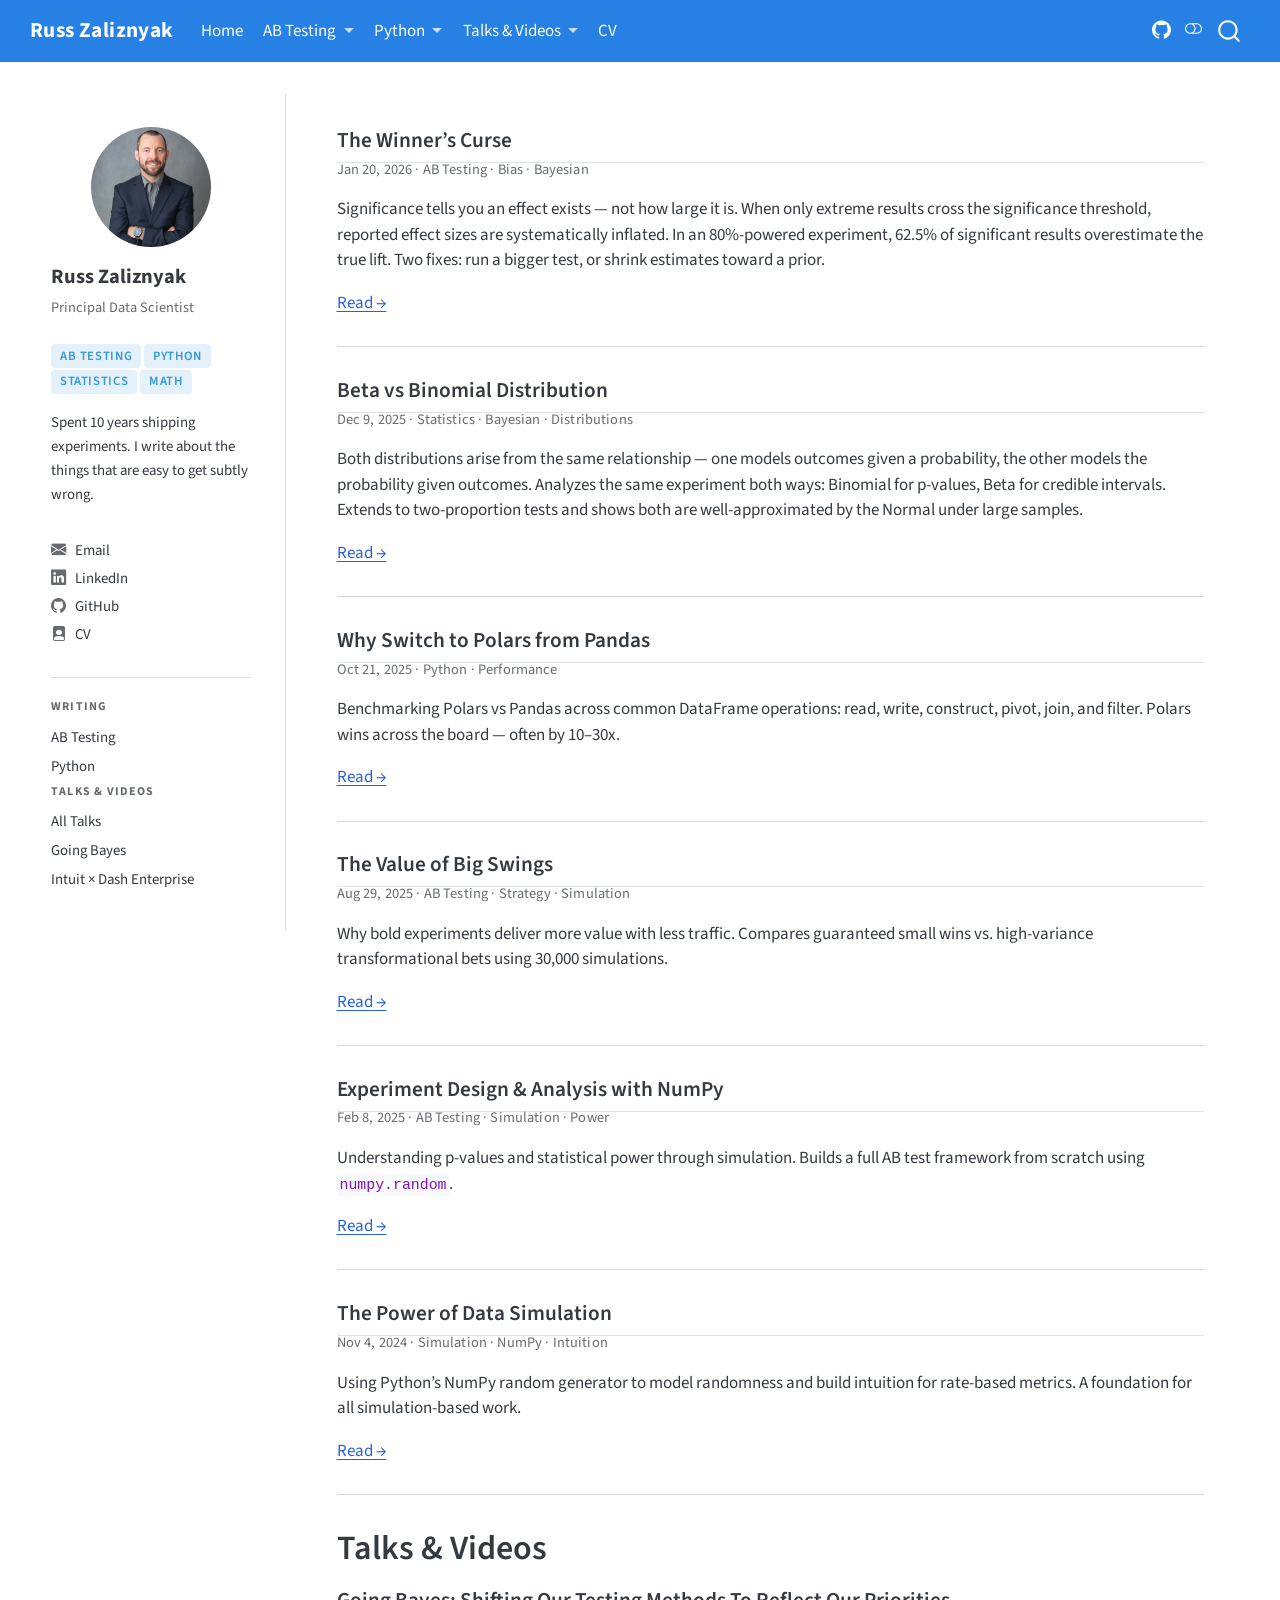
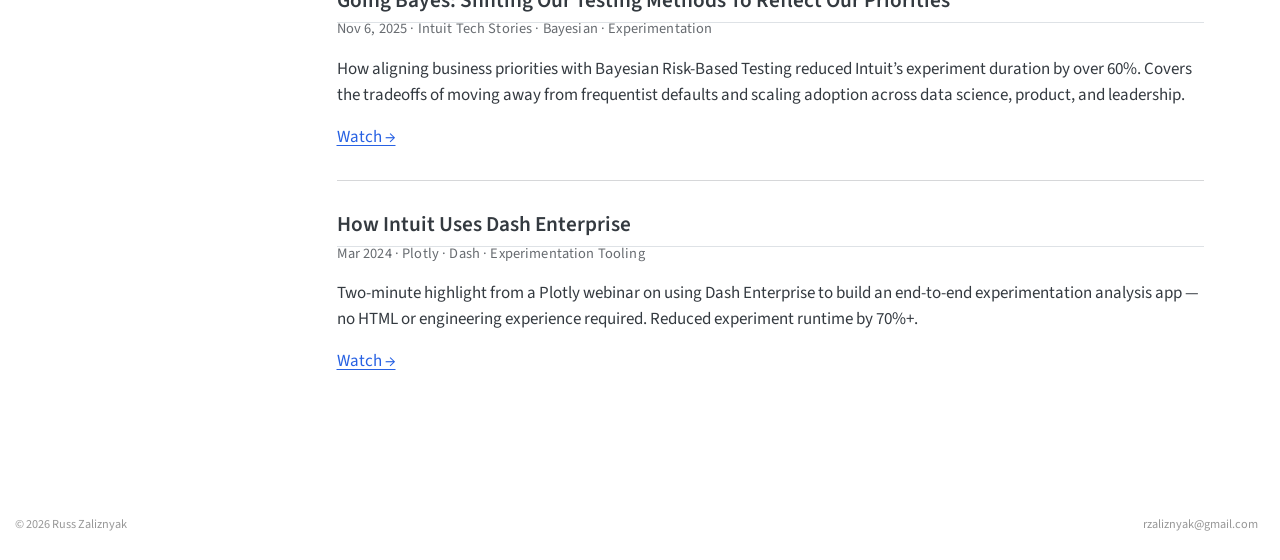
==== docs/index.html @ 5739679b "clean update" ====
<!DOCTYPE html>
<html xmlns="http://www.w3.org/1999/xhtml" lang="en" xml:lang="en"><head>

<meta charset="utf-8">
<meta name="generator" content="quarto-1.5.57">

<meta name="viewport" content="width=device-width, initial-scale=1.0, user-scalable=yes">


<title>Russ Zaliznyak</title>
<style>
code{white-space: pre-wrap;}
span.smallcaps{font-variant: small-caps;}
div.columns{display: flex; gap: min(4vw, 1.5em);}
div.column{flex: auto; overflow-x: auto;}
div.hanging-indent{margin-left: 1.5em; text-indent: -1.5em;}
ul.task-list{list-style: none;}
ul.task-list li input[type="checkbox"] {
  width: 0.8em;
  margin: 0 0.8em 0.2em -1em; /* quarto-specific, see https://github.com/quarto-dev/quarto-cli/issues/4556 */ 
  vertical-align: middle;
}
/* CSS for syntax highlighting */
pre > code.sourceCode { white-space: pre; position: relative; }
pre > code.sourceCode > span { line-height: 1.25; }
pre > code.sourceCode > span:empty { height: 1.2em; }
.sourceCode { overflow: visible; }
code.sourceCode > span { color: inherit; text-decoration: inherit; }
div.sourceCode { margin: 1em 0; }
pre.sourceCode { margin: 0; }
@media screen {
div.sourceCode { overflow: auto; }
}
@media print {
pre > code.sourceCode { white-space: pre-wrap; }
pre > code.sourceCode > span { display: inline-block; text-indent: -5em; padding-left: 5em; }
}
pre.numberSource code
  { counter-reset: source-line 0; }
pre.numberSource code > span
  { position: relative; left: -4em; counter-increment: source-line; }
pre.numberSource code > span > a:first-child::before
  { content: counter(source-line);
    position: relative; left: -1em; text-align: right; vertical-align: baseline;
    border: none; display: inline-block;
    -webkit-touch-callout: none; -webkit-user-select: none;
    -khtml-user-select: none; -moz-user-select: none;
    -ms-user-select: none; user-select: none;
    padding: 0 4px; width: 4em;
  }
pre.numberSource { margin-left: 3em;  padding-left: 4px; }
div.sourceCode
  {   }
@media screen {
pre > code.sourceCode > span > a:first-child::before { text-decoration: underline; }
}
</style>


<script src="site_libs/quarto-nav/quarto-nav.js"></script>
<script src="site_libs/quarto-nav/headroom.min.js"></script>
<script src="site_libs/clipboard/clipboard.min.js"></script>
<script src="site_libs/quarto-search/autocomplete.umd.js"></script>
<script src="site_libs/quarto-search/fuse.min.js"></script>
<script src="site_libs/quarto-search/quarto-search.js"></script>
<meta name="quarto:offset" content="./">
<script src="site_libs/quarto-html/quarto.js"></script>
<script src="site_libs/quarto-html/popper.min.js"></script>
<script src="site_libs/quarto-html/tippy.umd.min.js"></script>
<script src="site_libs/quarto-html/anchor.min.js"></script>
<link href="site_libs/quarto-html/tippy.css" rel="stylesheet">
<link href="site_libs/quarto-html/quarto-syntax-highlighting.css" rel="stylesheet" class="quarto-color-scheme" id="quarto-text-highlighting-styles">
<link href="site_libs/quarto-html/quarto-syntax-highlighting-dark.css" rel="prefetch" class="quarto-color-scheme quarto-color-alternate" id="quarto-text-highlighting-styles">
<script src="site_libs/bootstrap/bootstrap.min.js"></script>
<link href="site_libs/bootstrap/bootstrap-icons.css" rel="stylesheet">
<link href="site_libs/bootstrap/bootstrap.min.css" rel="stylesheet" class="quarto-color-scheme" id="quarto-bootstrap" data-mode="light">
<link href="site_libs/bootstrap/bootstrap-dark.min.css" rel="prefetch" class="quarto-color-scheme quarto-color-alternate" id="quarto-bootstrap" data-mode="dark">
<script id="quarto-search-options" type="application/json">{
  "location": "navbar",
  "copy-button": false,
  "collapse-after": 3,
  "panel-placement": "end",
  "type": "overlay",
  "limit": 50,
  "keyboard-shortcut": [
    "f",
    "/",
    "s"
  ],
  "show-item-context": false,
  "language": {
    "search-no-results-text": "No results",
    "search-matching-documents-text": "matching documents",
    "search-copy-link-title": "Copy link to search",
    "search-hide-matches-text": "Hide additional matches",
    "search-more-match-text": "more match in this document",
    "search-more-matches-text": "more matches in this document",
    "search-clear-button-title": "Clear",
    "search-text-placeholder": "",
    "search-detached-cancel-button-title": "Cancel",
    "search-submit-button-title": "Submit",
    "search-label": "Search"
  }
}</script>
<style>html{ scroll-behavior: smooth; }</style>


<link rel="stylesheet" href="styles.css">
</head>

<body class="nav-sidebar floating nav-fixed">

<div id="quarto-search-results"></div>
  <header id="quarto-header" class="headroom fixed-top">
    <nav class="navbar navbar-expand-lg " data-bs-theme="dark">
      <div class="navbar-container container-fluid">
      <div class="navbar-brand-container mx-auto">
    <a class="navbar-brand" href="./index.html">
    <span class="navbar-title">Russ Zaliznyak</span>
    </a>
  </div>
            <div id="quarto-search" class="" title="Search"></div>
          <button class="navbar-toggler" type="button" data-bs-toggle="collapse" data-bs-target="#navbarCollapse" aria-controls="navbarCollapse" role="menu" aria-expanded="false" aria-label="Toggle navigation" onclick="if (window.quartoToggleHeadroom) { window.quartoToggleHeadroom(); }">
  <span class="navbar-toggler-icon"></span>
</button>
          <div class="collapse navbar-collapse" id="navbarCollapse">
            <ul class="navbar-nav navbar-nav-scroll me-auto">
  <li class="nav-item">
    <a class="nav-link active" href="./index.html" aria-current="page"> 
<span class="menu-text">Home</span></a>
  </li>  
  <li class="nav-item dropdown ">
    <a class="nav-link dropdown-toggle" href="#" id="nav-menu-ab-testing" role="link" data-bs-toggle="dropdown" aria-expanded="false">
 <span class="menu-text">AB Testing</span>
    </a>
    <ul class="dropdown-menu" aria-labelledby="nav-menu-ab-testing">    
        <li>
    <a class="dropdown-item" href="./ab-testing/index.html">
 <span class="dropdown-text">All Articles</span></a>
  </li>  
        <li><hr class="dropdown-divider"></li>
        <li>
    <a class="dropdown-item" href="./ab-testing/power-of-simulation.html">
 <span class="dropdown-text">The Power of Data Simulation</span></a>
  </li>  
        <li>
    <a class="dropdown-item" href="./ab-testing/numpy-experiment-design.html">
 <span class="dropdown-text">Experiment Design &amp; Analysis</span></a>
  </li>  
        <li>
    <a class="dropdown-item" href="./ab-testing/beta-vs-binomial.html">
 <span class="dropdown-text">Beta vs Binomial Distribution</span></a>
  </li>  
        <li>
    <a class="dropdown-item" href="./ab-testing/winners-curse.html">
 <span class="dropdown-text">The Winner’s Curse</span></a>
  </li>  
        <li>
    <a class="dropdown-item" href="./ab-testing/big-swings.html">
 <span class="dropdown-text">The Value of Big Swings</span></a>
  </li>  
    </ul>
  </li>
  <li class="nav-item dropdown ">
    <a class="nav-link dropdown-toggle" href="#" id="nav-menu-python" role="link" data-bs-toggle="dropdown" aria-expanded="false">
 <span class="menu-text">Python</span>
    </a>
    <ul class="dropdown-menu" aria-labelledby="nav-menu-python">    
        <li>
    <a class="dropdown-item" href="./python/index.html">
 <span class="dropdown-text">All Articles</span></a>
  </li>  
        <li><hr class="dropdown-divider"></li>
        <li>
    <a class="dropdown-item" href="./python/polars-vs-pandas.html">
 <span class="dropdown-text">Why Switch to Polars</span></a>
  </li>  
    </ul>
  </li>
  <li class="nav-item dropdown ">
    <a class="nav-link dropdown-toggle" href="#" id="nav-menu-talks--videos" role="link" data-bs-toggle="dropdown" aria-expanded="false">
 <span class="menu-text">Talks &amp; Videos</span>
    </a>
    <ul class="dropdown-menu" aria-labelledby="nav-menu-talks--videos">    
        <li>
    <a class="dropdown-item" href="./talks/index.html">
 <span class="dropdown-text">All Talks</span></a>
  </li>  
        <li><hr class="dropdown-divider"></li>
        <li>
    <a class="dropdown-item" href="https://share.vidyard.com/watch/wqUpv9CUAXj9cSrFzAQwQ3">
 <span class="dropdown-text">Going Bayes — Intuit Tech Stories</span></a>
  </li>  
        <li>
    <a class="dropdown-item" href="https://www.youtube.com/watch?v=IpcTF0UAIVQ">
 <span class="dropdown-text">How Intuit Uses Dash Enterprise</span></a>
  </li>  
    </ul>
  </li>
  <li class="nav-item">
    <a class="nav-link" href="./cv.html"> 
<span class="menu-text">CV</span></a>
  </li>  
</ul>
            <ul class="navbar-nav navbar-nav-scroll ms-auto">
  <li class="nav-item compact">
    <a class="nav-link" href="https://github.com/rzaliznyak-math" target="_blank"> <i class="bi bi-github" role="img">
</i> 
<span class="menu-text"></span></a>
  </li>  
</ul>
          </div> <!-- /navcollapse -->
            <div class="quarto-navbar-tools">
  <a href="" class="quarto-color-scheme-toggle quarto-navigation-tool  px-1" onclick="window.quartoToggleColorScheme(); return false;" title="Toggle dark mode"><i class="bi"></i></a>
</div>
      </div> <!-- /container-fluid -->
    </nav>
  <nav class="quarto-secondary-nav">
    <div class="container-fluid d-flex">
      <button type="button" class="quarto-btn-toggle btn" data-bs-toggle="collapse" role="button" data-bs-target=".quarto-sidebar-collapse-item" aria-controls="quarto-sidebar" aria-expanded="false" aria-label="Toggle sidebar navigation" onclick="if (window.quartoToggleHeadroom) { window.quartoToggleHeadroom(); }">
        <i class="bi bi-layout-text-sidebar-reverse"></i>
      </button>
        <nav class="quarto-page-breadcrumbs" aria-label="breadcrumb"><ol class="breadcrumb"><li class="breadcrumb-item">Russ Zaliznyak</li></ol></nav>
        <a class="flex-grow-1" role="navigation" data-bs-toggle="collapse" data-bs-target=".quarto-sidebar-collapse-item" aria-controls="quarto-sidebar" aria-expanded="false" aria-label="Toggle sidebar navigation" onclick="if (window.quartoToggleHeadroom) { window.quartoToggleHeadroom(); }">      
        </a>
    </div>
  </nav>
</header>
<!-- content -->
<div id="quarto-content" class="quarto-container page-columns page-rows-contents page-layout-full page-navbar">
<!-- sidebar -->
  
<div id="quarto-sidebar-glass" class="quarto-sidebar-collapse-item" data-bs-toggle="collapse" data-bs-target=".quarto-sidebar-collapse-item"></div>
<!-- margin-sidebar -->
    
<!-- main -->
<main class="content column-page" id="quarto-document-content">

<header id="title-block-header" class="quarto-title-block default">
<div class="quarto-title">
<div class="quarto-title-block"><div><h1 class="title">Russ Zaliznyak</h1><button type="button" class="btn code-tools-button" id="quarto-code-tools-source"><i class="bi"></i> Code</button></div></div>
</div>



<div class="quarto-title-meta column-page">

    
  
    
  </div>
  


</header>


<div class="home-layout">
<div class="profile-sidebar">
<p><img src="profile.jpg" class="profile-photo img-fluid"></p>
<p><span class="profile-name">Russ Zaliznyak</span></p>
<p><span class="profile-role">Principal Data Scientist</span></p>
<div class="topic-badges">
<p><span class="badge-category">AB Testing</span> <span class="badge-category">Python</span> <span class="badge-category">Statistics</span> <span class="badge-category">Math</span></p>
</div>
<p><span class="profile-bio">Spent 10 years shipping experiments. I write about the things that are easy to get subtly wrong.</span></p>
<div class="profile-links">
<p><i class="bi bi-envelope-fill"></i> <a href="mailto:rzaliznyak@gmail.com">Email</a></p>
<p><i class="bi bi-linkedin"></i> <a href="https://www.linkedin.com/in/russ-zaliznyak/" target="_blank">LinkedIn</a></p>
<p><i class="bi bi-github"></i> <a href="https://github.com/rzaliznyak-math" target="_blank">GitHub</a></p>
<p><i class="bi bi-file-person-fill"></i> <a href="cv.html">CV</a></p>
</div>
<div class="sidebar-nav">
<p><span class="sidebar-nav-label">Writing</span></p>
<p><a href="ab-testing/index.html">AB Testing</a></p>
<p><a href="python/index.html">Python</a></p>
<p><span class="sidebar-nav-label">Talks &amp; Videos</span></p>
<p><a href="talks/index.html">All Talks</a></p>
<p><a href="https://share.vidyard.com/watch/wqUpv9CUAXj9cSrFzAQwQ3" target="_blank">Going Bayes</a></p>
<p><a href="https://www.youtube.com/watch?v=IpcTF0UAIVQ" target="_blank">Intuit × Dash Enterprise</a></p>
</div>
</div>
<div class="article-list">
<section id="the-winners-curse" class="level2">
<h2 class="anchored" data-anchor-id="the-winners-curse">The Winner’s Curse</h2>
<div class="post-meta">
<p>Jan 20, 2026 · AB Testing · Bias · Bayesian</p>
</div>
<p>Significance tells you an effect exists — not how large it is. When only extreme results cross the significance threshold, reported effect sizes are systematically inflated. In an 80%-powered experiment, 62.5% of significant results overestimate the true lift. Two fixes: run a bigger test, or shrink estimates toward a prior.</p>
<p><a href="./ab-testing/winners-curse.html">Read →</a></p>
<hr>
</section>
<section id="beta-vs-binomial-distribution" class="level2">
<h2 class="anchored" data-anchor-id="beta-vs-binomial-distribution">Beta vs Binomial Distribution</h2>
<div class="post-meta">
<p>Dec 9, 2025 · Statistics · Bayesian · Distributions</p>
</div>
<p>Both distributions arise from the same relationship — one models outcomes given a probability, the other models the probability given outcomes. Analyzes the same experiment both ways: Binomial for p-values, Beta for credible intervals. Extends to two-proportion tests and shows both are well-approximated by the Normal under large samples.</p>
<p><a href="./ab-testing/beta-vs-binomial.html">Read →</a></p>
<hr>
</section>
<section id="why-switch-to-polars-from-pandas" class="level2">
<h2 class="anchored" data-anchor-id="why-switch-to-polars-from-pandas">Why Switch to Polars from Pandas</h2>
<div class="post-meta">
<p>Oct 21, 2025 · Python · Performance</p>
</div>
<p>Benchmarking Polars vs Pandas across common DataFrame operations: read, write, construct, pivot, join, and filter. Polars wins across the board — often by 10–30x.</p>
<p><a href="./python/polars-vs-pandas.html">Read →</a></p>
<hr>
</section>
<section id="the-value-of-big-swings" class="level2">
<h2 class="anchored" data-anchor-id="the-value-of-big-swings">The Value of Big Swings</h2>
<div class="post-meta">
<p>Aug 29, 2025 · AB Testing · Strategy · Simulation</p>
</div>
<p>Why bold experiments deliver more value with less traffic. Compares guaranteed small wins vs.&nbsp;high-variance transformational bets using 30,000 simulations.</p>
<p><a href="./ab-testing/big-swings.html">Read →</a></p>
<hr>
</section>
<section id="experiment-design-analysis-with-numpy" class="level2">
<h2 class="anchored" data-anchor-id="experiment-design-analysis-with-numpy">Experiment Design &amp; Analysis with NumPy</h2>
<div class="post-meta">
<p>Feb 8, 2025 · AB Testing · Simulation · Power</p>
</div>
<p>Understanding p-values and statistical power through simulation. Builds a full AB test framework from scratch using <code>numpy.random</code>.</p>
<p><a href="./ab-testing/numpy-experiment-design.html">Read →</a></p>
<hr>
</section>
<section id="the-power-of-data-simulation" class="level2">
<h2 class="anchored" data-anchor-id="the-power-of-data-simulation">The Power of Data Simulation</h2>
<div class="post-meta">
<p>Nov 4, 2024 · Simulation · NumPy · Intuition</p>
</div>
<p>Using Python’s NumPy random generator to model randomness and build intuition for rate-based metrics. A foundation for all simulation-based work.</p>
<p><a href="./ab-testing/power-of-simulation.html">Read →</a></p>
<hr>
</section>
<section id="talks-videos" class="level1">
<h1>Talks &amp; Videos</h1>
<section id="going-bayes-shifting-our-testing-methods-to-reflect-our-priorities" class="level2">
<h2 class="anchored" data-anchor-id="going-bayes-shifting-our-testing-methods-to-reflect-our-priorities">Going Bayes: Shifting Our Testing Methods To Reflect Our Priorities</h2>
<div class="post-meta">
<p>Nov 6, 2025 · Intuit Tech Stories · Bayesian · Experimentation</p>
</div>
<p>How aligning business priorities with Bayesian Risk-Based Testing reduced Intuit’s experiment duration by over 60%. Covers the tradeoffs of moving away from frequentist defaults and scaling adoption across data science, product, and leadership.</p>
<p><a href="https://share.vidyard.com/watch/wqUpv9CUAXj9cSrFzAQwQ3" target="_blank">Watch →</a></p>
<hr>
</section>
<section id="how-intuit-uses-dash-enterprise" class="level2">
<h2 class="anchored" data-anchor-id="how-intuit-uses-dash-enterprise">How Intuit Uses Dash Enterprise</h2>
<div class="post-meta">
<p>Mar 2024 · Plotly · Dash · Experimentation Tooling</p>
</div>
<p>Two-minute highlight from a Plotly webinar on using Dash Enterprise to build an end-to-end experimentation analysis app — no HTML or engineering experience required. Reduced experiment runtime by 70%+.</p>
<p><a href="https://www.youtube.com/watch?v=IpcTF0UAIVQ" target="_blank">Watch →</a></p>
</section>
</section>
</div>
</div>


<!-- -->


</main> <!-- /main -->
<script id="quarto-html-after-body" type="application/javascript">
window.document.addEventListener("DOMContentLoaded", function (event) {
  const toggleBodyColorMode = (bsSheetEl) => {
    const mode = bsSheetEl.getAttribute("data-mode");
    const bodyEl = window.document.querySelector("body");
    if (mode === "dark") {
      bodyEl.classList.add("quarto-dark");
      bodyEl.classList.remove("quarto-light");
    } else {
      bodyEl.classList.add("quarto-light");
      bodyEl.classList.remove("quarto-dark");
    }
  }
  const toggleBodyColorPrimary = () => {
    const bsSheetEl = window.document.querySelector("link#quarto-bootstrap");
    if (bsSheetEl) {
      toggleBodyColorMode(bsSheetEl);
    }
  }
  toggleBodyColorPrimary();  
  const disableStylesheet = (stylesheets) => {
    for (let i=0; i < stylesheets.length; i++) {
      const stylesheet = stylesheets[i];
      stylesheet.rel = 'prefetch';
    }
  }
  const enableStylesheet = (stylesheets) => {
    for (let i=0; i < stylesheets.length; i++) {
      const stylesheet = stylesheets[i];
      stylesheet.rel = 'stylesheet';
    }
  }
  const manageTransitions = (selector, allowTransitions) => {
    const els = window.document.querySelectorAll(selector);
    for (let i=0; i < els.length; i++) {
      const el = els[i];
      if (allowTransitions) {
        el.classList.remove('notransition');
      } else {
        el.classList.add('notransition');
      }
    }
  }
  const toggleGiscusIfUsed = (isAlternate, darkModeDefault) => {
    const baseTheme = document.querySelector('#giscus-base-theme')?.value ?? 'light';
    const alternateTheme = document.querySelector('#giscus-alt-theme')?.value ?? 'dark';
    let newTheme = '';
    if(darkModeDefault) {
      newTheme = isAlternate ? baseTheme : alternateTheme;
    } else {
      newTheme = isAlternate ? alternateTheme : baseTheme;
    }
    const changeGiscusTheme = () => {
      // From: https://github.com/giscus/giscus/issues/336
      const sendMessage = (message) => {
        const iframe = document.querySelector('iframe.giscus-frame');
        if (!iframe) return;
        iframe.contentWindow.postMessage({ giscus: message }, 'https://giscus.app');
      }
      sendMessage({
        setConfig: {
          theme: newTheme
        }
      });
    }
    const isGiscussLoaded = window.document.querySelector('iframe.giscus-frame') !== null;
    if (isGiscussLoaded) {
      changeGiscusTheme();
    }
  }
  const toggleColorMode = (alternate) => {
    // Switch the stylesheets
    const alternateStylesheets = window.document.querySelectorAll('link.quarto-color-scheme.quarto-color-alternate');
    manageTransitions('#quarto-margin-sidebar .nav-link', false);
    if (alternate) {
      enableStylesheet(alternateStylesheets);
      for (const sheetNode of alternateStylesheets) {
        if (sheetNode.id === "quarto-bootstrap") {
          toggleBodyColorMode(sheetNode);
        }
      }
    } else {
      disableStylesheet(alternateStylesheets);
      toggleBodyColorPrimary();
    }
    manageTransitions('#quarto-margin-sidebar .nav-link', true);
    // Switch the toggles
    const toggles = window.document.querySelectorAll('.quarto-color-scheme-toggle');
    for (let i=0; i < toggles.length; i++) {
      const toggle = toggles[i];
      if (toggle) {
        if (alternate) {
          toggle.classList.add("alternate");     
        } else {
          toggle.classList.remove("alternate");
        }
      }
    }
    // Hack to workaround the fact that safari doesn't
    // properly recolor the scrollbar when toggling (#1455)
    if (navigator.userAgent.indexOf('Safari') > 0 && navigator.userAgent.indexOf('Chrome') == -1) {
      manageTransitions("body", false);
      window.scrollTo(0, 1);
      setTimeout(() => {
        window.scrollTo(0, 0);
        manageTransitions("body", true);
      }, 40);  
    }
  }
  const isFileUrl = () => { 
    return window.location.protocol === 'file:';
  }
  const hasAlternateSentinel = () => {  
    let styleSentinel = getColorSchemeSentinel();
    if (styleSentinel !== null) {
      return styleSentinel === "alternate";
    } else {
      return false;
    }
  }
  const setStyleSentinel = (alternate) => {
    const value = alternate ? "alternate" : "default";
    if (!isFileUrl()) {
      window.localStorage.setItem("quarto-color-scheme", value);
    } else {
      localAlternateSentinel = value;
    }
  }
  const getColorSchemeSentinel = () => {
    if (!isFileUrl()) {
      const storageValue = window.localStorage.getItem("quarto-color-scheme");
      return storageValue != null ? storageValue : localAlternateSentinel;
    } else {
      return localAlternateSentinel;
    }
  }
  const darkModeDefault = false;
  let localAlternateSentinel = darkModeDefault ? 'alternate' : 'default';
  // Dark / light mode switch
  window.quartoToggleColorScheme = () => {
    // Read the current dark / light value 
    let toAlternate = !hasAlternateSentinel();
    toggleColorMode(toAlternate);
    setStyleSentinel(toAlternate);
    toggleGiscusIfUsed(toAlternate, darkModeDefault);
  };
  // Ensure there is a toggle, if there isn't float one in the top right
  if (window.document.querySelector('.quarto-color-scheme-toggle') === null) {
    const a = window.document.createElement('a');
    a.classList.add('top-right');
    a.classList.add('quarto-color-scheme-toggle');
    a.href = "";
    a.onclick = function() { try { window.quartoToggleColorScheme(); } catch {} return false; };
    const i = window.document.createElement("i");
    i.classList.add('bi');
    a.appendChild(i);
    window.document.body.appendChild(a);
  }
  // Switch to dark mode if need be
  if (hasAlternateSentinel()) {
    toggleColorMode(true);
  } else {
    toggleColorMode(false);
  }
  const icon = "";
  const anchorJS = new window.AnchorJS();
  anchorJS.options = {
    placement: 'right',
    icon: icon
  };
  anchorJS.add('.anchored');
  const isCodeAnnotation = (el) => {
    for (const clz of el.classList) {
      if (clz.startsWith('code-annotation-')) {                     
        return true;
      }
    }
    return false;
  }
  const onCopySuccess = function(e) {
    // button target
    const button = e.trigger;
    // don't keep focus
    button.blur();
    // flash "checked"
    button.classList.add('code-copy-button-checked');
    var currentTitle = button.getAttribute("title");
    button.setAttribute("title", "Copied!");
    let tooltip;
    if (window.bootstrap) {
      button.setAttribute("data-bs-toggle", "tooltip");
      button.setAttribute("data-bs-placement", "left");
      button.setAttribute("data-bs-title", "Copied!");
      tooltip = new bootstrap.Tooltip(button, 
        { trigger: "manual", 
          customClass: "code-copy-button-tooltip",
          offset: [0, -8]});
      tooltip.show();    
    }
    setTimeout(function() {
      if (tooltip) {
        tooltip.hide();
        button.removeAttribute("data-bs-title");
        button.removeAttribute("data-bs-toggle");
        button.removeAttribute("data-bs-placement");
      }
      button.setAttribute("title", currentTitle);
      button.classList.remove('code-copy-button-checked');
    }, 1000);
    // clear code selection
    e.clearSelection();
  }
  const getTextToCopy = function(trigger) {
      const codeEl = trigger.previousElementSibling.cloneNode(true);
      for (const childEl of codeEl.children) {
        if (isCodeAnnotation(childEl)) {
          childEl.remove();
        }
      }
      return codeEl.innerText;
  }
  const clipboard = new window.ClipboardJS('.code-copy-button:not([data-in-quarto-modal])', {
    text: getTextToCopy
  });
  clipboard.on('success', onCopySuccess);
  if (window.document.getElementById('quarto-embedded-source-code-modal')) {
    // For code content inside modals, clipBoardJS needs to be initialized with a container option
    // TODO: Check when it could be a function (https://github.com/zenorocha/clipboard.js/issues/860)
    const clipboardModal = new window.ClipboardJS('.code-copy-button[data-in-quarto-modal]', {
      text: getTextToCopy,
      container: window.document.getElementById('quarto-embedded-source-code-modal')
    });
    clipboardModal.on('success', onCopySuccess);
  }
  const viewSource = window.document.getElementById('quarto-view-source') ||
                     window.document.getElementById('quarto-code-tools-source');
  if (viewSource) {
    const sourceUrl = viewSource.getAttribute("data-quarto-source-url");
    viewSource.addEventListener("click", function(e) {
      if (sourceUrl) {
        // rstudio viewer pane
        if (/\bcapabilities=\b/.test(window.location)) {
          window.open(sourceUrl);
        } else {
          window.location.href = sourceUrl;
        }
      } else {
        const modal = new bootstrap.Modal(document.getElementById('quarto-embedded-source-code-modal'));
        modal.show();
      }
      return false;
    });
  }
  function toggleCodeHandler(show) {
    return function(e) {
      const detailsSrc = window.document.querySelectorAll(".cell > details > .sourceCode");
      for (let i=0; i<detailsSrc.length; i++) {
        const details = detailsSrc[i].parentElement;
        if (show) {
          details.open = true;
        } else {
          details.removeAttribute("open");
        }
      }
      const cellCodeDivs = window.document.querySelectorAll(".cell > .sourceCode");
      const fromCls = show ? "hidden" : "unhidden";
      const toCls = show ? "unhidden" : "hidden";
      for (let i=0; i<cellCodeDivs.length; i++) {
        const codeDiv = cellCodeDivs[i];
        if (codeDiv.classList.contains(fromCls)) {
          codeDiv.classList.remove(fromCls);
          codeDiv.classList.add(toCls);
        } 
      }
      return false;
    }
  }
  const hideAllCode = window.document.getElementById("quarto-hide-all-code");
  if (hideAllCode) {
    hideAllCode.addEventListener("click", toggleCodeHandler(false));
  }
  const showAllCode = window.document.getElementById("quarto-show-all-code");
  if (showAllCode) {
    showAllCode.addEventListener("click", toggleCodeHandler(true));
  }
    var localhostRegex = new RegExp(/^(?:http|https):\/\/localhost\:?[0-9]*\//);
    var mailtoRegex = new RegExp(/^mailto:/);
      var filterRegex = new RegExp('/' + window.location.host + '/');
    var isInternal = (href) => {
        return filterRegex.test(href) || localhostRegex.test(href) || mailtoRegex.test(href);
    }
    // Inspect non-navigation links and adorn them if external
 	var links = window.document.querySelectorAll('a[href]:not(.nav-link):not(.navbar-brand):not(.toc-action):not(.sidebar-link):not(.sidebar-item-toggle):not(.pagination-link):not(.no-external):not([aria-hidden]):not(.dropdown-item):not(.quarto-navigation-tool):not(.about-link)');
    for (var i=0; i<links.length; i++) {
      const link = links[i];
      if (!isInternal(link.href)) {
        // undo the damage that might have been done by quarto-nav.js in the case of
        // links that we want to consider external
        if (link.dataset.originalHref !== undefined) {
          link.href = link.dataset.originalHref;
        }
      }
    }
  function tippyHover(el, contentFn, onTriggerFn, onUntriggerFn) {
    const config = {
      allowHTML: true,
      maxWidth: 500,
      delay: 100,
      arrow: false,
      appendTo: function(el) {
          return el.parentElement;
      },
      interactive: true,
      interactiveBorder: 10,
      theme: 'quarto',
      placement: 'bottom-start',
    };
    if (contentFn) {
      config.content = contentFn;
    }
    if (onTriggerFn) {
      config.onTrigger = onTriggerFn;
    }
    if (onUntriggerFn) {
      config.onUntrigger = onUntriggerFn;
    }
    window.tippy(el, config); 
  }
  const noterefs = window.document.querySelectorAll('a[role="doc-noteref"]');
  for (var i=0; i<noterefs.length; i++) {
    const ref = noterefs[i];
    tippyHover(ref, function() {
      // use id or data attribute instead here
      let href = ref.getAttribute('data-footnote-href') || ref.getAttribute('href');
      try { href = new URL(href).hash; } catch {}
      const id = href.replace(/^#\/?/, "");
      const note = window.document.getElementById(id);
      if (note) {
        return note.innerHTML;
      } else {
        return "";
      }
    });
  }
  const xrefs = window.document.querySelectorAll('a.quarto-xref');
  const processXRef = (id, note) => {
    // Strip column container classes
    const stripColumnClz = (el) => {
      el.classList.remove("page-full", "page-columns");
      if (el.children) {
        for (const child of el.children) {
          stripColumnClz(child);
        }
      }
    }
    stripColumnClz(note)
    if (id === null || id.startsWith('sec-')) {
      // Special case sections, only their first couple elements
      const container = document.createElement("div");
      if (note.children && note.children.length > 2) {
        container.appendChild(note.children[0].cloneNode(true));
        for (let i = 1; i < note.children.length; i++) {
          const child = note.children[i];
          if (child.tagName === "P" && child.innerText === "") {
            continue;
          } else {
            container.appendChild(child.cloneNode(true));
            break;
          }
        }
        if (window.Quarto?.typesetMath) {
          window.Quarto.typesetMath(container);
        }
        return container.innerHTML
      } else {
        if (window.Quarto?.typesetMath) {
          window.Quarto.typesetMath(note);
        }
        return note.innerHTML;
      }
    } else {
      // Remove any anchor links if they are present
      const anchorLink = note.querySelector('a.anchorjs-link');
      if (anchorLink) {
        anchorLink.remove();
      }
      if (window.Quarto?.typesetMath) {
        window.Quarto.typesetMath(note);
      }
      // TODO in 1.5, we should make sure this works without a callout special case
      if (note.classList.contains("callout")) {
        return note.outerHTML;
      } else {
        return note.innerHTML;
      }
    }
  }
  for (var i=0; i<xrefs.length; i++) {
    const xref = xrefs[i];
    tippyHover(xref, undefined, function(instance) {
      instance.disable();
      let url = xref.getAttribute('href');
      let hash = undefined; 
      if (url.startsWith('#')) {
        hash = url;
      } else {
        try { hash = new URL(url).hash; } catch {}
      }
      if (hash) {
        const id = hash.replace(/^#\/?/, "");
        const note = window.document.getElementById(id);
        if (note !== null) {
          try {
            const html = processXRef(id, note.cloneNode(true));
            instance.setContent(html);
          } finally {
            instance.enable();
            instance.show();
          }
        } else {
          // See if we can fetch this
          fetch(url.split('#')[0])
          .then(res => res.text())
          .then(html => {
            const parser = new DOMParser();
            const htmlDoc = parser.parseFromString(html, "text/html");
            const note = htmlDoc.getElementById(id);
            if (note !== null) {
              const html = processXRef(id, note);
              instance.setContent(html);
            } 
          }).finally(() => {
            instance.enable();
            instance.show();
          });
        }
      } else {
        // See if we can fetch a full url (with no hash to target)
        // This is a special case and we should probably do some content thinning / targeting
        fetch(url)
        .then(res => res.text())
        .then(html => {
          const parser = new DOMParser();
          const htmlDoc = parser.parseFromString(html, "text/html");
          const note = htmlDoc.querySelector('main.content');
          if (note !== null) {
            // This should only happen for chapter cross references
            // (since there is no id in the URL)
            // remove the first header
            if (note.children.length > 0 && note.children[0].tagName === "HEADER") {
              note.children[0].remove();
            }
            const html = processXRef(null, note);
            instance.setContent(html);
          } 
        }).finally(() => {
          instance.enable();
          instance.show();
        });
      }
    }, function(instance) {
    });
  }
      let selectedAnnoteEl;
      const selectorForAnnotation = ( cell, annotation) => {
        let cellAttr = 'data-code-cell="' + cell + '"';
        let lineAttr = 'data-code-annotation="' +  annotation + '"';
        const selector = 'span[' + cellAttr + '][' + lineAttr + ']';
        return selector;
      }
      const selectCodeLines = (annoteEl) => {
        const doc = window.document;
        const targetCell = annoteEl.getAttribute("data-target-cell");
        const targetAnnotation = annoteEl.getAttribute("data-target-annotation");
        const annoteSpan = window.document.querySelector(selectorForAnnotation(targetCell, targetAnnotation));
        const lines = annoteSpan.getAttribute("data-code-lines").split(",");
        const lineIds = lines.map((line) => {
          return targetCell + "-" + line;
        })
        let top = null;
        let height = null;
        let parent = null;
        if (lineIds.length > 0) {
            //compute the position of the single el (top and bottom and make a div)
            const el = window.document.getElementById(lineIds[0]);
            top = el.offsetTop;
            height = el.offsetHeight;
            parent = el.parentElement.parentElement;
          if (lineIds.length > 1) {
            const lastEl = window.document.getElementById(lineIds[lineIds.length - 1]);
            const bottom = lastEl.offsetTop + lastEl.offsetHeight;
            height = bottom - top;
          }
          if (top !== null && height !== null && parent !== null) {
            // cook up a div (if necessary) and position it 
            let div = window.document.getElementById("code-annotation-line-highlight");
            if (div === null) {
              div = window.document.createElement("div");
              div.setAttribute("id", "code-annotation-line-highlight");
              div.style.position = 'absolute';
              parent.appendChild(div);
            }
            div.style.top = top - 2 + "px";
            div.style.height = height + 4 + "px";
            div.style.left = 0;
            let gutterDiv = window.document.getElementById("code-annotation-line-highlight-gutter");
            if (gutterDiv === null) {
              gutterDiv = window.document.createElement("div");
              gutterDiv.setAttribute("id", "code-annotation-line-highlight-gutter");
              gutterDiv.style.position = 'absolute';
              const codeCell = window.document.getElementById(targetCell);
              const gutter = codeCell.querySelector('.code-annotation-gutter');
              gutter.appendChild(gutterDiv);
            }
            gutterDiv.style.top = top - 2 + "px";
            gutterDiv.style.height = height + 4 + "px";
          }
          selectedAnnoteEl = annoteEl;
        }
      };
      const unselectCodeLines = () => {
        const elementsIds = ["code-annotation-line-highlight", "code-annotation-line-highlight-gutter"];
        elementsIds.forEach((elId) => {
          const div = window.document.getElementById(elId);
          if (div) {
            div.remove();
          }
        });
        selectedAnnoteEl = undefined;
      };
        // Handle positioning of the toggle
    window.addEventListener(
      "resize",
      throttle(() => {
        elRect = undefined;
        if (selectedAnnoteEl) {
          selectCodeLines(selectedAnnoteEl);
        }
      }, 10)
    );
    function throttle(fn, ms) {
    let throttle = false;
    let timer;
      return (...args) => {
        if(!throttle) { // first call gets through
            fn.apply(this, args);
            throttle = true;
        } else { // all the others get throttled
            if(timer) clearTimeout(timer); // cancel #2
            timer = setTimeout(() => {
              fn.apply(this, args);
              timer = throttle = false;
            }, ms);
        }
      };
    }
      // Attach click handler to the DT
      const annoteDls = window.document.querySelectorAll('dt[data-target-cell]');
      for (const annoteDlNode of annoteDls) {
        annoteDlNode.addEventListener('click', (event) => {
          const clickedEl = event.target;
          if (clickedEl !== selectedAnnoteEl) {
            unselectCodeLines();
            const activeEl = window.document.querySelector('dt[data-target-cell].code-annotation-active');
            if (activeEl) {
              activeEl.classList.remove('code-annotation-active');
            }
            selectCodeLines(clickedEl);
            clickedEl.classList.add('code-annotation-active');
          } else {
            // Unselect the line
            unselectCodeLines();
            clickedEl.classList.remove('code-annotation-active');
          }
        });
      }
  const findCites = (el) => {
    const parentEl = el.parentElement;
    if (parentEl) {
      const cites = parentEl.dataset.cites;
      if (cites) {
        return {
          el,
          cites: cites.split(' ')
        };
      } else {
        return findCites(el.parentElement)
      }
    } else {
      return undefined;
    }
  };
  var bibliorefs = window.document.querySelectorAll('a[role="doc-biblioref"]');
  for (var i=0; i<bibliorefs.length; i++) {
    const ref = bibliorefs[i];
    const citeInfo = findCites(ref);
    if (citeInfo) {
      tippyHover(citeInfo.el, function() {
        var popup = window.document.createElement('div');
        citeInfo.cites.forEach(function(cite) {
          var citeDiv = window.document.createElement('div');
          citeDiv.classList.add('hanging-indent');
          citeDiv.classList.add('csl-entry');
          var biblioDiv = window.document.getElementById('ref-' + cite);
          if (biblioDiv) {
            citeDiv.innerHTML = biblioDiv.innerHTML;
          }
          popup.appendChild(citeDiv);
        });
        return popup.innerHTML;
      });
    }
  }
});
</script><div class="modal fade" id="quarto-embedded-source-code-modal" tabindex="-1" aria-labelledby="quarto-embedded-source-code-modal-label" aria-hidden="true"><div class="modal-dialog modal-dialog-scrollable"><div class="modal-content"><div class="modal-header"><h5 class="modal-title" id="quarto-embedded-source-code-modal-label">Source Code</h5><button class="btn-close" data-bs-dismiss="modal"></button></div><div class="modal-body"><div class="">
<div class="sourceCode" id="cb1" data-shortcodes="false"><pre class="sourceCode markdown code-with-copy"><code class="sourceCode markdown"><span id="cb1-1"><a href="#cb1-1" aria-hidden="true" tabindex="-1"></a><span class="co">---</span></span>
<span id="cb1-2"><a href="#cb1-2" aria-hidden="true" tabindex="-1"></a><span class="an">title:</span><span class="co"> "Russ Zaliznyak"</span></span>
<span id="cb1-3"><a href="#cb1-3" aria-hidden="true" tabindex="-1"></a><span class="an">toc:</span><span class="co"> false</span></span>
<span id="cb1-4"><a href="#cb1-4" aria-hidden="true" tabindex="-1"></a><span class="an">page-layout:</span><span class="co"> full</span></span>
<span id="cb1-5"><a href="#cb1-5" aria-hidden="true" tabindex="-1"></a><span class="co">---</span></span>
<span id="cb1-6"><a href="#cb1-6" aria-hidden="true" tabindex="-1"></a></span>
<span id="cb1-7"><a href="#cb1-7" aria-hidden="true" tabindex="-1"></a>::::: {.home-layout}</span>
<span id="cb1-8"><a href="#cb1-8" aria-hidden="true" tabindex="-1"></a></span>
<span id="cb1-9"><a href="#cb1-9" aria-hidden="true" tabindex="-1"></a>:::: {.profile-sidebar}</span>
<span id="cb1-10"><a href="#cb1-10" aria-hidden="true" tabindex="-1"></a></span>
<span id="cb1-11"><a href="#cb1-11" aria-hidden="true" tabindex="-1"></a><span class="al">![](profile.jpg)</span>{.profile-photo}</span>
<span id="cb1-12"><a href="#cb1-12" aria-hidden="true" tabindex="-1"></a></span>
<span id="cb1-13"><a href="#cb1-13" aria-hidden="true" tabindex="-1"></a><span class="co">[</span><span class="ot">Russ Zaliznyak</span><span class="co">]</span>{.profile-name}</span>
<span id="cb1-14"><a href="#cb1-14" aria-hidden="true" tabindex="-1"></a></span>
<span id="cb1-15"><a href="#cb1-15" aria-hidden="true" tabindex="-1"></a><span class="co">[</span><span class="ot">Principal Data Scientist</span><span class="co">]</span>{.profile-role}</span>
<span id="cb1-16"><a href="#cb1-16" aria-hidden="true" tabindex="-1"></a></span>
<span id="cb1-17"><a href="#cb1-17" aria-hidden="true" tabindex="-1"></a>::: {.topic-badges}</span>
<span id="cb1-18"><a href="#cb1-18" aria-hidden="true" tabindex="-1"></a><span class="co">[</span><span class="ot">AB Testing</span><span class="co">]</span>{.badge-category} <span class="co">[</span><span class="ot">Python</span><span class="co">]</span>{.badge-category} <span class="co">[</span><span class="ot">Statistics</span><span class="co">]</span>{.badge-category} <span class="co">[</span><span class="ot">Math</span><span class="co">]</span>{.badge-category}</span>
<span id="cb1-19"><a href="#cb1-19" aria-hidden="true" tabindex="-1"></a>:::</span>
<span id="cb1-20"><a href="#cb1-20" aria-hidden="true" tabindex="-1"></a></span>
<span id="cb1-21"><a href="#cb1-21" aria-hidden="true" tabindex="-1"></a><span class="co">[</span><span class="ot">Spent 10 years shipping experiments. I write about the things that are easy to get subtly wrong.</span><span class="co">]</span>{.profile-bio}</span>
<span id="cb1-22"><a href="#cb1-22" aria-hidden="true" tabindex="-1"></a></span>
<span id="cb1-23"><a href="#cb1-23" aria-hidden="true" tabindex="-1"></a>::: {.profile-links}</span>
<span id="cb1-24"><a href="#cb1-24" aria-hidden="true" tabindex="-1"></a>&lt;i class="bi bi-envelope-fill"&gt;&lt;/i&gt; <span class="co">[</span><span class="ot">Email</span><span class="co">](mailto:rzaliznyak@gmail.com)</span></span>
<span id="cb1-25"><a href="#cb1-25" aria-hidden="true" tabindex="-1"></a></span>
<span id="cb1-26"><a href="#cb1-26" aria-hidden="true" tabindex="-1"></a>&lt;i class="bi bi-linkedin"&gt;&lt;/i&gt; <span class="co">[</span><span class="ot">LinkedIn</span><span class="co">](https://www.linkedin.com/in/russ-zaliznyak/)</span>{target="_blank"}</span>
<span id="cb1-27"><a href="#cb1-27" aria-hidden="true" tabindex="-1"></a></span>
<span id="cb1-28"><a href="#cb1-28" aria-hidden="true" tabindex="-1"></a>&lt;i class="bi bi-github"&gt;&lt;/i&gt; <span class="co">[</span><span class="ot">GitHub</span><span class="co">](https://github.com/rzaliznyak-math)</span>{target="_blank"}</span>
<span id="cb1-29"><a href="#cb1-29" aria-hidden="true" tabindex="-1"></a></span>
<span id="cb1-30"><a href="#cb1-30" aria-hidden="true" tabindex="-1"></a>&lt;i class="bi bi-file-person-fill"&gt;&lt;/i&gt; <span class="co">[</span><span class="ot">CV</span><span class="co">](cv.html)</span></span>
<span id="cb1-31"><a href="#cb1-31" aria-hidden="true" tabindex="-1"></a>:::</span>
<span id="cb1-32"><a href="#cb1-32" aria-hidden="true" tabindex="-1"></a></span>
<span id="cb1-33"><a href="#cb1-33" aria-hidden="true" tabindex="-1"></a>::: {.sidebar-nav}</span>
<span id="cb1-34"><a href="#cb1-34" aria-hidden="true" tabindex="-1"></a><span class="co">[</span><span class="ot">Writing</span><span class="co">]</span>{.sidebar-nav-label}</span>
<span id="cb1-35"><a href="#cb1-35" aria-hidden="true" tabindex="-1"></a></span>
<span id="cb1-36"><a href="#cb1-36" aria-hidden="true" tabindex="-1"></a><span class="co">[</span><span class="ot">AB Testing</span><span class="co">](ab-testing/index.html)</span></span>
<span id="cb1-37"><a href="#cb1-37" aria-hidden="true" tabindex="-1"></a></span>
<span id="cb1-38"><a href="#cb1-38" aria-hidden="true" tabindex="-1"></a><span class="co">[</span><span class="ot">Python</span><span class="co">](python/index.html)</span></span>
<span id="cb1-39"><a href="#cb1-39" aria-hidden="true" tabindex="-1"></a></span>
<span id="cb1-40"><a href="#cb1-40" aria-hidden="true" tabindex="-1"></a><span class="co">[</span><span class="ot">Talks &amp; Videos</span><span class="co">]</span>{.sidebar-nav-label}</span>
<span id="cb1-41"><a href="#cb1-41" aria-hidden="true" tabindex="-1"></a></span>
<span id="cb1-42"><a href="#cb1-42" aria-hidden="true" tabindex="-1"></a><span class="co">[</span><span class="ot">All Talks</span><span class="co">](talks/index.html)</span></span>
<span id="cb1-43"><a href="#cb1-43" aria-hidden="true" tabindex="-1"></a></span>
<span id="cb1-44"><a href="#cb1-44" aria-hidden="true" tabindex="-1"></a><span class="co">[</span><span class="ot">Going Bayes</span><span class="co">](https://share.vidyard.com/watch/wqUpv9CUAXj9cSrFzAQwQ3)</span>{target="_blank"}</span>
<span id="cb1-45"><a href="#cb1-45" aria-hidden="true" tabindex="-1"></a></span>
<span id="cb1-46"><a href="#cb1-46" aria-hidden="true" tabindex="-1"></a><span class="co">[</span><span class="ot">Intuit × Dash Enterprise</span><span class="co">](https://www.youtube.com/watch?v=IpcTF0UAIVQ)</span>{target="_blank"}</span>
<span id="cb1-47"><a href="#cb1-47" aria-hidden="true" tabindex="-1"></a>:::</span>
<span id="cb1-48"><a href="#cb1-48" aria-hidden="true" tabindex="-1"></a></span>
<span id="cb1-49"><a href="#cb1-49" aria-hidden="true" tabindex="-1"></a>::::</span>
<span id="cb1-50"><a href="#cb1-50" aria-hidden="true" tabindex="-1"></a></span>
<span id="cb1-51"><a href="#cb1-51" aria-hidden="true" tabindex="-1"></a>:::: {.article-list}</span>
<span id="cb1-52"><a href="#cb1-52" aria-hidden="true" tabindex="-1"></a></span>
<span id="cb1-53"><a href="#cb1-53" aria-hidden="true" tabindex="-1"></a><span class="fu">## The Winner's Curse</span></span>
<span id="cb1-54"><a href="#cb1-54" aria-hidden="true" tabindex="-1"></a></span>
<span id="cb1-55"><a href="#cb1-55" aria-hidden="true" tabindex="-1"></a>::: {.post-meta}</span>
<span id="cb1-56"><a href="#cb1-56" aria-hidden="true" tabindex="-1"></a>Jan 20, 2026 · AB Testing · Bias · Bayesian</span>
<span id="cb1-57"><a href="#cb1-57" aria-hidden="true" tabindex="-1"></a>:::</span>
<span id="cb1-58"><a href="#cb1-58" aria-hidden="true" tabindex="-1"></a></span>
<span id="cb1-59"><a href="#cb1-59" aria-hidden="true" tabindex="-1"></a>Significance tells you an effect exists — not how large it is. When only extreme results</span>
<span id="cb1-60"><a href="#cb1-60" aria-hidden="true" tabindex="-1"></a>cross the significance threshold, reported effect sizes are systematically inflated.</span>
<span id="cb1-61"><a href="#cb1-61" aria-hidden="true" tabindex="-1"></a>In an 80%-powered experiment, 62.5% of significant results overestimate the true lift.</span>
<span id="cb1-62"><a href="#cb1-62" aria-hidden="true" tabindex="-1"></a>Two fixes: run a bigger test, or shrink estimates toward a prior.</span>
<span id="cb1-63"><a href="#cb1-63" aria-hidden="true" tabindex="-1"></a></span>
<span id="cb1-64"><a href="#cb1-64" aria-hidden="true" tabindex="-1"></a><span class="co">[</span><span class="ot">Read →</span><span class="co">](ab-testing/winners-curse.qmd)</span></span>
<span id="cb1-65"><a href="#cb1-65" aria-hidden="true" tabindex="-1"></a></span>
<span id="cb1-66"><a href="#cb1-66" aria-hidden="true" tabindex="-1"></a>---</span>
<span id="cb1-67"><a href="#cb1-67" aria-hidden="true" tabindex="-1"></a></span>
<span id="cb1-68"><a href="#cb1-68" aria-hidden="true" tabindex="-1"></a><span class="fu">## Beta vs Binomial Distribution</span></span>
<span id="cb1-69"><a href="#cb1-69" aria-hidden="true" tabindex="-1"></a></span>
<span id="cb1-70"><a href="#cb1-70" aria-hidden="true" tabindex="-1"></a>::: {.post-meta}</span>
<span id="cb1-71"><a href="#cb1-71" aria-hidden="true" tabindex="-1"></a>Dec 9, 2025 · Statistics · Bayesian · Distributions</span>
<span id="cb1-72"><a href="#cb1-72" aria-hidden="true" tabindex="-1"></a>:::</span>
<span id="cb1-73"><a href="#cb1-73" aria-hidden="true" tabindex="-1"></a></span>
<span id="cb1-74"><a href="#cb1-74" aria-hidden="true" tabindex="-1"></a>Both distributions arise from the same relationship — one models outcomes given a probability,</span>
<span id="cb1-75"><a href="#cb1-75" aria-hidden="true" tabindex="-1"></a>the other models the probability given outcomes. Analyzes the same experiment both ways:</span>
<span id="cb1-76"><a href="#cb1-76" aria-hidden="true" tabindex="-1"></a>Binomial for p-values, Beta for credible intervals. Extends to two-proportion tests and</span>
<span id="cb1-77"><a href="#cb1-77" aria-hidden="true" tabindex="-1"></a>shows both are well-approximated by the Normal under large samples.</span>
<span id="cb1-78"><a href="#cb1-78" aria-hidden="true" tabindex="-1"></a></span>
<span id="cb1-79"><a href="#cb1-79" aria-hidden="true" tabindex="-1"></a><span class="co">[</span><span class="ot">Read →</span><span class="co">](ab-testing/beta-vs-binomial.qmd)</span></span>
<span id="cb1-80"><a href="#cb1-80" aria-hidden="true" tabindex="-1"></a></span>
<span id="cb1-81"><a href="#cb1-81" aria-hidden="true" tabindex="-1"></a>---</span>
<span id="cb1-82"><a href="#cb1-82" aria-hidden="true" tabindex="-1"></a></span>
<span id="cb1-83"><a href="#cb1-83" aria-hidden="true" tabindex="-1"></a><span class="fu">## Why Switch to Polars from Pandas</span></span>
<span id="cb1-84"><a href="#cb1-84" aria-hidden="true" tabindex="-1"></a></span>
<span id="cb1-85"><a href="#cb1-85" aria-hidden="true" tabindex="-1"></a>::: {.post-meta}</span>
<span id="cb1-86"><a href="#cb1-86" aria-hidden="true" tabindex="-1"></a>Oct 21, 2025 · Python · Performance</span>
<span id="cb1-87"><a href="#cb1-87" aria-hidden="true" tabindex="-1"></a>:::</span>
<span id="cb1-88"><a href="#cb1-88" aria-hidden="true" tabindex="-1"></a></span>
<span id="cb1-89"><a href="#cb1-89" aria-hidden="true" tabindex="-1"></a>Benchmarking Polars vs Pandas across common DataFrame operations: read, write, construct,</span>
<span id="cb1-90"><a href="#cb1-90" aria-hidden="true" tabindex="-1"></a>pivot, join, and filter. Polars wins across the board — often by 10–30x.</span>
<span id="cb1-91"><a href="#cb1-91" aria-hidden="true" tabindex="-1"></a></span>
<span id="cb1-92"><a href="#cb1-92" aria-hidden="true" tabindex="-1"></a><span class="co">[</span><span class="ot">Read →</span><span class="co">](python/polars-vs-pandas.qmd)</span></span>
<span id="cb1-93"><a href="#cb1-93" aria-hidden="true" tabindex="-1"></a></span>
<span id="cb1-94"><a href="#cb1-94" aria-hidden="true" tabindex="-1"></a>---</span>
<span id="cb1-95"><a href="#cb1-95" aria-hidden="true" tabindex="-1"></a></span>
<span id="cb1-96"><a href="#cb1-96" aria-hidden="true" tabindex="-1"></a><span class="fu">## The Value of Big Swings</span></span>
<span id="cb1-97"><a href="#cb1-97" aria-hidden="true" tabindex="-1"></a></span>
<span id="cb1-98"><a href="#cb1-98" aria-hidden="true" tabindex="-1"></a>::: {.post-meta}</span>
<span id="cb1-99"><a href="#cb1-99" aria-hidden="true" tabindex="-1"></a>Aug 29, 2025 · AB Testing · Strategy · Simulation</span>
<span id="cb1-100"><a href="#cb1-100" aria-hidden="true" tabindex="-1"></a>:::</span>
<span id="cb1-101"><a href="#cb1-101" aria-hidden="true" tabindex="-1"></a></span>
<span id="cb1-102"><a href="#cb1-102" aria-hidden="true" tabindex="-1"></a>Why bold experiments deliver more value with less traffic. Compares guaranteed small wins</span>
<span id="cb1-103"><a href="#cb1-103" aria-hidden="true" tabindex="-1"></a>vs. high-variance transformational bets using 30,000 simulations.</span>
<span id="cb1-104"><a href="#cb1-104" aria-hidden="true" tabindex="-1"></a></span>
<span id="cb1-105"><a href="#cb1-105" aria-hidden="true" tabindex="-1"></a><span class="co">[</span><span class="ot">Read →</span><span class="co">](ab-testing/big-swings.qmd)</span></span>
<span id="cb1-106"><a href="#cb1-106" aria-hidden="true" tabindex="-1"></a></span>
<span id="cb1-107"><a href="#cb1-107" aria-hidden="true" tabindex="-1"></a>---</span>
<span id="cb1-108"><a href="#cb1-108" aria-hidden="true" tabindex="-1"></a></span>
<span id="cb1-109"><a href="#cb1-109" aria-hidden="true" tabindex="-1"></a><span class="fu">## Experiment Design &amp; Analysis with NumPy</span></span>
<span id="cb1-110"><a href="#cb1-110" aria-hidden="true" tabindex="-1"></a></span>
<span id="cb1-111"><a href="#cb1-111" aria-hidden="true" tabindex="-1"></a>::: {.post-meta}</span>
<span id="cb1-112"><a href="#cb1-112" aria-hidden="true" tabindex="-1"></a>Feb 8, 2025 · AB Testing · Simulation · Power</span>
<span id="cb1-113"><a href="#cb1-113" aria-hidden="true" tabindex="-1"></a>:::</span>
<span id="cb1-114"><a href="#cb1-114" aria-hidden="true" tabindex="-1"></a></span>
<span id="cb1-115"><a href="#cb1-115" aria-hidden="true" tabindex="-1"></a>Understanding p-values and statistical power through simulation. Builds a full AB test</span>
<span id="cb1-116"><a href="#cb1-116" aria-hidden="true" tabindex="-1"></a>framework from scratch using <span class="in">`numpy.random`</span>.</span>
<span id="cb1-117"><a href="#cb1-117" aria-hidden="true" tabindex="-1"></a></span>
<span id="cb1-118"><a href="#cb1-118" aria-hidden="true" tabindex="-1"></a><span class="co">[</span><span class="ot">Read →</span><span class="co">](ab-testing/numpy-experiment-design.qmd)</span></span>
<span id="cb1-119"><a href="#cb1-119" aria-hidden="true" tabindex="-1"></a></span>
<span id="cb1-120"><a href="#cb1-120" aria-hidden="true" tabindex="-1"></a>---</span>
<span id="cb1-121"><a href="#cb1-121" aria-hidden="true" tabindex="-1"></a></span>
<span id="cb1-122"><a href="#cb1-122" aria-hidden="true" tabindex="-1"></a><span class="fu">## The Power of Data Simulation</span></span>
<span id="cb1-123"><a href="#cb1-123" aria-hidden="true" tabindex="-1"></a></span>
<span id="cb1-124"><a href="#cb1-124" aria-hidden="true" tabindex="-1"></a>::: {.post-meta}</span>
<span id="cb1-125"><a href="#cb1-125" aria-hidden="true" tabindex="-1"></a>Nov 4, 2024 · Simulation · NumPy · Intuition</span>
<span id="cb1-126"><a href="#cb1-126" aria-hidden="true" tabindex="-1"></a>:::</span>
<span id="cb1-127"><a href="#cb1-127" aria-hidden="true" tabindex="-1"></a></span>
<span id="cb1-128"><a href="#cb1-128" aria-hidden="true" tabindex="-1"></a>Using Python's NumPy random generator to model randomness and build intuition for</span>
<span id="cb1-129"><a href="#cb1-129" aria-hidden="true" tabindex="-1"></a>rate-based metrics. A foundation for all simulation-based work.</span>
<span id="cb1-130"><a href="#cb1-130" aria-hidden="true" tabindex="-1"></a></span>
<span id="cb1-131"><a href="#cb1-131" aria-hidden="true" tabindex="-1"></a><span class="co">[</span><span class="ot">Read →</span><span class="co">](ab-testing/power-of-simulation.qmd)</span></span>
<span id="cb1-132"><a href="#cb1-132" aria-hidden="true" tabindex="-1"></a></span>
<span id="cb1-133"><a href="#cb1-133" aria-hidden="true" tabindex="-1"></a>---</span>
<span id="cb1-134"><a href="#cb1-134" aria-hidden="true" tabindex="-1"></a></span>
<span id="cb1-135"><a href="#cb1-135" aria-hidden="true" tabindex="-1"></a><span class="fu"># Talks &amp; Videos</span></span>
<span id="cb1-136"><a href="#cb1-136" aria-hidden="true" tabindex="-1"></a></span>
<span id="cb1-137"><a href="#cb1-137" aria-hidden="true" tabindex="-1"></a><span class="fu">## Going Bayes: Shifting Our Testing Methods To Reflect Our Priorities</span></span>
<span id="cb1-138"><a href="#cb1-138" aria-hidden="true" tabindex="-1"></a></span>
<span id="cb1-139"><a href="#cb1-139" aria-hidden="true" tabindex="-1"></a>::: {.post-meta}</span>
<span id="cb1-140"><a href="#cb1-140" aria-hidden="true" tabindex="-1"></a>Nov 6, 2025 · Intuit Tech Stories · Bayesian · Experimentation</span>
<span id="cb1-141"><a href="#cb1-141" aria-hidden="true" tabindex="-1"></a>:::</span>
<span id="cb1-142"><a href="#cb1-142" aria-hidden="true" tabindex="-1"></a></span>
<span id="cb1-143"><a href="#cb1-143" aria-hidden="true" tabindex="-1"></a>How aligning business priorities with Bayesian Risk-Based Testing reduced Intuit's experiment</span>
<span id="cb1-144"><a href="#cb1-144" aria-hidden="true" tabindex="-1"></a>duration by over 60%. Covers the tradeoffs of moving away from frequentist defaults and</span>
<span id="cb1-145"><a href="#cb1-145" aria-hidden="true" tabindex="-1"></a>scaling adoption across data science, product, and leadership.</span>
<span id="cb1-146"><a href="#cb1-146" aria-hidden="true" tabindex="-1"></a></span>
<span id="cb1-147"><a href="#cb1-147" aria-hidden="true" tabindex="-1"></a><span class="co">[</span><span class="ot">Watch →</span><span class="co">](https://share.vidyard.com/watch/wqUpv9CUAXj9cSrFzAQwQ3)</span>{target="_blank"}</span>
<span id="cb1-148"><a href="#cb1-148" aria-hidden="true" tabindex="-1"></a></span>
<span id="cb1-149"><a href="#cb1-149" aria-hidden="true" tabindex="-1"></a>---</span>
<span id="cb1-150"><a href="#cb1-150" aria-hidden="true" tabindex="-1"></a></span>
<span id="cb1-151"><a href="#cb1-151" aria-hidden="true" tabindex="-1"></a><span class="fu">## How Intuit Uses Dash Enterprise</span></span>
<span id="cb1-152"><a href="#cb1-152" aria-hidden="true" tabindex="-1"></a></span>
<span id="cb1-153"><a href="#cb1-153" aria-hidden="true" tabindex="-1"></a>::: {.post-meta}</span>
<span id="cb1-154"><a href="#cb1-154" aria-hidden="true" tabindex="-1"></a>Mar 2024 · Plotly · Dash · Experimentation Tooling</span>
<span id="cb1-155"><a href="#cb1-155" aria-hidden="true" tabindex="-1"></a>:::</span>
<span id="cb1-156"><a href="#cb1-156" aria-hidden="true" tabindex="-1"></a></span>
<span id="cb1-157"><a href="#cb1-157" aria-hidden="true" tabindex="-1"></a>Two-minute highlight from a Plotly webinar on using Dash Enterprise to build an</span>
<span id="cb1-158"><a href="#cb1-158" aria-hidden="true" tabindex="-1"></a>end-to-end experimentation analysis app — no HTML or engineering experience required.</span>
<span id="cb1-159"><a href="#cb1-159" aria-hidden="true" tabindex="-1"></a>Reduced experiment runtime by 70%+.</span>
<span id="cb1-160"><a href="#cb1-160" aria-hidden="true" tabindex="-1"></a></span>
<span id="cb1-161"><a href="#cb1-161" aria-hidden="true" tabindex="-1"></a><span class="co">[</span><span class="ot">Watch →</span><span class="co">](https://www.youtube.com/watch?v=IpcTF0UAIVQ)</span>{target="_blank"}</span>
<span id="cb1-162"><a href="#cb1-162" aria-hidden="true" tabindex="-1"></a></span>
<span id="cb1-163"><a href="#cb1-163" aria-hidden="true" tabindex="-1"></a>::::</span>
<span id="cb1-164"><a href="#cb1-164" aria-hidden="true" tabindex="-1"></a></span>
<span id="cb1-165"><a href="#cb1-165" aria-hidden="true" tabindex="-1"></a>:::::</span></code><button title="Copy to Clipboard" class="code-copy-button" data-in-quarto-modal=""><i class="bi"></i></button></pre></div>
</div></div></div></div></div>
</div> <!-- /content -->
<footer class="footer">
  <div class="nav-footer">
    <div class="nav-footer-left">
<p>© 2026 Russ Zaliznyak</p>
</div>   
    <div class="nav-footer-center">
      &nbsp;
    </div>
    <div class="nav-footer-right">
      <ul class="footer-items list-unstyled">
    <li class="nav-item">
    <a class="nav-link" href="mailto:rzaliznyak@gmail.com">
<p>rzaliznyak@gmail.com</p>
</a>
  </li>  
</ul>
    </div>
  </div>
</footer>




<script src="site_libs/quarto-html/zenscroll-min.js"></script>
</body></html>
---- docs/site_libs/quarto-html/tippy.css ----
.tippy-box[data-animation=fade][data-state=hidden]{opacity:0}[data-tippy-root]{max-width:calc(100vw - 10px)}.tippy-box{position:relative;background-color:#333;color:#fff;border-radius:4px;font-size:14px;line-height:1.4;white-space:normal;outline:0;transition-property:transform,visibility,opacity}.tippy-box[data-placement^=top]>.tippy-arrow{bottom:0}.tippy-box[data-placement^=top]>.tippy-arrow:before{bottom:-7px;left:0;border-width:8px 8px 0;border-top-color:initial;transform-origin:center top}.tippy-box[data-placement^=bottom]>.tippy-arrow{top:0}.tippy-box[data-placement^=bottom]>.tippy-arrow:before{top:-7px;left:0;border-width:0 8px 8px;border-bottom-color:initial;transform-origin:center bottom}.tippy-box[data-placement^=left]>.tippy-arrow{right:0}.tippy-box[data-placement^=left]>.tippy-arrow:before{border-width:8px 0 8px 8px;border-left-color:initial;right:-7px;transform-origin:center left}.tippy-box[data-placement^=right]>.tippy-arrow{left:0}.tippy-box[data-placement^=right]>.tippy-arrow:before{left:-7px;border-width:8px 8px 8px 0;border-right-color:initial;transform-origin:center right}.tippy-box[data-inertia][data-state=visible]{transition-timing-function:cubic-bezier(.54,1.5,.38,1.11)}.tippy-arrow{width:16px;height:16px;color:#333}.tippy-arrow:before{content:"";position:absolute;border-color:transparent;border-style:solid}.tippy-content{position:relative;padding:5px 9px;z-index:1}
---- docs/site_libs/quarto-html/quarto-syntax-highlighting.css ----
/* quarto syntax highlight colors */
:root {
  --quarto-hl-ot-color: #003B4F;
  --quarto-hl-at-color: #657422;
  --quarto-hl-ss-color: #20794D;
  --quarto-hl-an-color: #5E5E5E;
  --quarto-hl-fu-color: #4758AB;
  --quarto-hl-st-color: #20794D;
  --quarto-hl-cf-color: #003B4F;
  --quarto-hl-op-color: #5E5E5E;
  --quarto-hl-er-color: #AD0000;
  --quarto-hl-bn-color: #AD0000;
  --quarto-hl-al-color: #AD0000;
  --quarto-hl-va-color: #111111;
  --quarto-hl-bu-color: inherit;
  --quarto-hl-ex-color: inherit;
  --quarto-hl-pp-color: #AD0000;
  --quarto-hl-in-color: #5E5E5E;
  --quarto-hl-vs-color: #20794D;
  --quarto-hl-wa-color: #5E5E5E;
  --quarto-hl-do-color: #5E5E5E;
  --quarto-hl-im-color: #00769E;
  --quarto-hl-ch-color: #20794D;
  --quarto-hl-dt-color: #AD0000;
  --quarto-hl-fl-color: #AD0000;
  --quarto-hl-co-color: #5E5E5E;
  --quarto-hl-cv-color: #5E5E5E;
  --quarto-hl-cn-color: #8f5902;
  --quarto-hl-sc-color: #5E5E5E;
  --quarto-hl-dv-color: #AD0000;
  --quarto-hl-kw-color: #003B4F;
}

/* other quarto variables */
:root {
  --quarto-font-monospace: SFMono-Regular, Menlo, Monaco, Consolas, "Liberation Mono", "Courier New", monospace;
}

pre > code.sourceCode > span {
  color: #003B4F;
}

code span {
  color: #003B4F;
}

code.sourceCode > span {
  color: #003B4F;
}

div.sourceCode,
div.sourceCode pre.sourceCode {
  color: #003B4F;
}

code span.ot {
  color: #003B4F;
  font-style: inherit;
}

code span.at {
  color: #657422;
  font-style: inherit;
}

code span.ss {
  color: #20794D;
  font-style: inherit;
}

code span.an {
  color: #5E5E5E;
  font-style: inherit;
}

code span.fu {
  color: #4758AB;
  font-style: inherit;
}

code span.st {
  color: #20794D;
  font-style: inherit;
}

code span.cf {
  color: #003B4F;
  font-weight: bold;
  font-style: inherit;
}

code span.op {
  color: #5E5E5E;
  font-style: inherit;
}

code span.er {
  color: #AD0000;
  font-style: inherit;
}

code span.bn {
  color: #AD0000;
  font-style: inherit;
}

code span.al {
  color: #AD0000;
  font-style: inherit;
}

code span.va {
  color: #111111;
  font-style: inherit;
}

code span.bu {
  font-style: inherit;
}

code span.ex {
  font-style: inherit;
}

code span.pp {
  color: #AD0000;
  font-style: inherit;
}

code span.in {
  color: #5E5E5E;
  font-style: inherit;
}

code span.vs {
  color: #20794D;
  font-style: inherit;
}

code span.wa {
  color: #5E5E5E;
  font-style: italic;
}

code span.do {
  color: #5E5E5E;
  font-style: italic;
}

code span.im {
  color: #00769E;
  font-style: inherit;
}

code span.ch {
  color: #20794D;
  font-style: inherit;
}

code span.dt {
  color: #AD0000;
  font-style: inherit;
}

code span.fl {
  color: #AD0000;
  font-style: inherit;
}

code span.co {
  color: #5E5E5E;
  font-style: inherit;
}

code span.cv {
  color: #5E5E5E;
  font-style: italic;
}

code span.cn {
  color: #8f5902;
  font-style: inherit;
}

code span.sc {
  color: #5E5E5E;
  font-style: inherit;
}

code span.dv {
  color: #AD0000;
  font-style: inherit;
}

code span.kw {
  color: #003B4F;
  font-weight: bold;
  font-style: inherit;
}

.prevent-inlining {
  content: "</";
}

/*# sourceMappingURL=debc5d5d77c3f9108843748ff7464032.css.map */
---- docs/site_libs/quarto-html/quarto-syntax-highlighting-dark.css ----
/* quarto syntax highlight colors */
:root {
  --quarto-hl-al-color: #f07178;
  --quarto-hl-an-color: #d4d0ab;
  --quarto-hl-at-color: #00e0e0;
  --quarto-hl-bn-color: #d4d0ab;
  --quarto-hl-bu-color: #abe338;
  --quarto-hl-ch-color: #abe338;
  --quarto-hl-co-color: #f8f8f2;
  --quarto-hl-cv-color: #ffd700;
  --quarto-hl-cn-color: #ffd700;
  --quarto-hl-cf-color: #ffa07a;
  --quarto-hl-dt-color: #ffa07a;
  --quarto-hl-dv-color: #d4d0ab;
  --quarto-hl-do-color: #f8f8f2;
  --quarto-hl-er-color: #f07178;
  --quarto-hl-ex-color: #00e0e0;
  --quarto-hl-fl-color: #d4d0ab;
  --quarto-hl-fu-color: #ffa07a;
  --quarto-hl-im-color: #abe338;
  --quarto-hl-in-color: #d4d0ab;
  --quarto-hl-kw-color: #ffa07a;
  --quarto-hl-op-color: #ffa07a;
  --quarto-hl-ot-color: #00e0e0;
  --quarto-hl-pp-color: #dcc6e0;
  --quarto-hl-re-color: #00e0e0;
  --quarto-hl-sc-color: #abe338;
  --quarto-hl-ss-color: #abe338;
  --quarto-hl-st-color: #abe338;
  --quarto-hl-va-color: #00e0e0;
  --quarto-hl-vs-color: #abe338;
  --quarto-hl-wa-color: #dcc6e0;
}

/* other quarto variables */
:root {
  --quarto-font-monospace: SFMono-Regular, Menlo, Monaco, Consolas, "Liberation Mono", "Courier New", monospace;
}

code span.al {
  background-color: #2a0f15;
  font-weight: bold;
  color: #f07178;
}

code span.an {
  color: #d4d0ab;
}

code span.at {
  color: #00e0e0;
}

code span.bn {
  color: #d4d0ab;
}

code span.bu {
  color: #abe338;
}

code span.ch {
  color: #abe338;
}

code span.co {
  font-style: italic;
  color: #f8f8f2;
}

code span.cv {
  color: #ffd700;
}

code span.cn {
  color: #ffd700;
}

code span.cf {
  font-weight: bold;
  color: #ffa07a;
}

code span.dt {
  color: #ffa07a;
}

code span.dv {
  color: #d4d0ab;
}

code span.do {
  color: #f8f8f2;
}

code span.er {
  color: #f07178;
  text-decoration: underline;
}

code span.ex {
  font-weight: bold;
  color: #00e0e0;
}

code span.fl {
  color: #d4d0ab;
}

code span.fu {
  color: #ffa07a;
}

code span.im {
  color: #abe338;
}

code span.in {
  color: #d4d0ab;
}

code span.kw {
  font-weight: bold;
  color: #ffa07a;
}

pre > code.sourceCode > span {
  color: #f8f8f2;
}

code span {
  color: #f8f8f2;
}

code.sourceCode > span {
  color: #f8f8f2;
}

div.sourceCode,
div.sourceCode pre.sourceCode {
  color: #f8f8f2;
}

code span.op {
  color: #ffa07a;
}

code span.ot {
  color: #00e0e0;
}

code span.pp {
  color: #dcc6e0;
}

code span.re {
  background-color: #f8f8f2;
  color: #00e0e0;
}

code span.sc {
  color: #abe338;
}

code span.ss {
  color: #abe338;
}

code span.st {
  color: #abe338;
}

code span.va {
  color: #00e0e0;
}

code span.vs {
  color: #abe338;
}

code span.wa {
  color: #dcc6e0;
}

.prevent-inlining {
  content: "</";
}

/*# sourceMappingURL=935a306eefa94366c21e1a970dddb765.css.map */
---- docs/styles.css ----
/* ── Typography ── */
h1, h2, h3 {
  font-weight: 600;
}

/* ── Navbar ── */
.navbar-brand {
  font-weight: 700;
  letter-spacing: 0.02em;
}

/* ── Code blocks ── */
pre {
  border-radius: 6px;
  border: 1px solid var(--bs-border-color);
}

/* ── Tables ── */
table {
  width: 100%;
  margin: 1.5rem 0;
}

th {
  font-weight: 600;
}

/* ── Callout overrides ── */
.callout-note {
  border-left: 4px solid #3498db;
}

/* ── Dividers ── */
hr {
  margin: 2.5rem 0;
  opacity: 0.2;
}

/* ── Footer ── */
.nav-footer {
  font-size: 0.875rem;
  opacity: 0.75;
}

/* ── Category badge ── */
.badge-category {
  display: inline-block;
  font-size: 0.75rem;
  font-weight: 600;
  letter-spacing: 0.05em;
  text-transform: uppercase;
  padding: 0.2em 0.7em;
  border-radius: 4px;
  background: #3498db22;
  color: #3498db;
}

.topic-badges {
  display: flex;
  flex-wrap: wrap;
  gap: 0.4rem;
  margin-bottom: 1.25rem;
}

/* ── Home page two-column layout ── */
#title-block-header {
  display: none !important;
}

.home-layout {
  display: grid;
  grid-template-columns: 260px 1fr;
  gap: 0;
  align-items: start;
  width: 100%;
  min-height: calc(100vh - 60px);
}

/* Left sidebar */
.profile-sidebar {
  position: sticky;
  top: 4.5rem;
  padding: 2rem 2rem 2rem 1.5rem;
  border-right: 1px solid var(--bs-border-color);
  display: flex;
  flex-direction: column;
}

/* Profile photo — img is inside a <p> wrapper from Quarto */
.profile-sidebar > p:first-of-type {
  margin: 0 0 1rem 0;
  text-align: center;
}

.profile-photo {
  width: 120px;
  height: 120px;
  border-radius: 50%;
  object-fit: cover;
}

/* Profile name — span inside a <p> */
.profile-name {
  display: block;
  font-size: 1.2rem;
  font-weight: 700;
  line-height: 1.3;
  margin: 0;
}

/* Profile role — span inside a <p> */
.profile-role {
  display: block;
  font-size: 0.85rem;
  color: var(--bs-secondary-color, #6c757d);
  margin-bottom: 1rem;
}

/* Topic badges in sidebar */
.profile-sidebar .topic-badges {
  margin-bottom: 1rem;
}

/* Badges inside topic-badges are in a <p>, remove its margin */
.profile-sidebar .topic-badges > p {
  margin: 0;
}

/* Bio — span inside a <p> */
.profile-bio {
  display: block;
  font-size: 0.875rem;
  line-height: 1.6;
  color: var(--bs-body-color);
  margin-bottom: 1.25rem;
}

/* Remove default paragraph margins inside sidebar */
.profile-sidebar > p {
  margin-top: 0;
  margin-bottom: 0.4rem;
}

/* Links section */
.profile-links {
  margin-bottom: 1.5rem;
}

.profile-links p {
  display: flex;
  align-items: center;
  gap: 0.5rem;
  margin: 0.3rem 0;
  font-size: 0.875rem;
}

.profile-links p i {
  font-size: 0.9rem;
  color: var(--bs-secondary-color, #6c757d);
  flex-shrink: 0;
}

.profile-links p a {
  color: var(--bs-body-color);
  text-decoration: none;
}

.profile-links p a:hover {
  color: #3498db;
}

/* Section nav */
.sidebar-nav {
  border-top: 1px solid var(--bs-border-color);
  padding-top: 1rem;
}

.sidebar-nav-label {
  display: block;
  font-size: 0.7rem;
  font-weight: 700;
  letter-spacing: 0.1em;
  text-transform: uppercase;
  color: var(--bs-secondary-color, #6c757d);
  margin-bottom: 0.5rem;
}

.sidebar-nav p {
  margin: 0.2rem 0;
}

.sidebar-nav p a {
  font-size: 0.875rem;
  color: var(--bs-body-color);
  text-decoration: none;
}

.sidebar-nav p a:hover {
  color: #3498db;
}

/* Right article list panel */
.article-list {
  padding: 2rem 3rem;
  min-width: 0;
}

.article-list h2 {
  margin-top: 0;
  margin-bottom: 0.25rem;
  font-size: 1.25rem;
  font-weight: 600;
}

.article-list h2 a {
  color: var(--bs-body-color);
  text-decoration: none;
}

.article-list h2 a:hover {
  color: #3498db;
}

.article-list hr {
  margin: 1.75rem 0;
}

.article-list > p:last-of-type a {
  font-size: 0.85rem;
  font-weight: 600;
  color: #3498db;
  text-decoration: none;
}

/* Hide sidebar nav on small screens */
@media (max-width: 768px) {
  .home-layout {
    grid-template-columns: 1fr;
  }

  .profile-sidebar {
    position: static;
    border-right: none;
    border-bottom: 1px solid var(--bs-border-color);
    padding: 1.5rem;
  }

  .article-list {
    padding: 1.5rem;
  }
}

/* ── Talk thumbnails ── */
.talk-thumbnail {
  width: 100%;
  max-width: 520px;
  border-radius: 8px;
  display: block;
  margin-bottom: 1rem;
  box-shadow: 0 2px 8px rgba(0,0,0,0.12);
}

/* ── Post metadata line (date · tags) ── */
.post-meta {
  font-size: 0.85rem;
  color: var(--bs-secondary-color, #6c757d);
  margin-top: -0.5rem;
  margin-bottom: 0.75rem;
  letter-spacing: 0.01em;
}
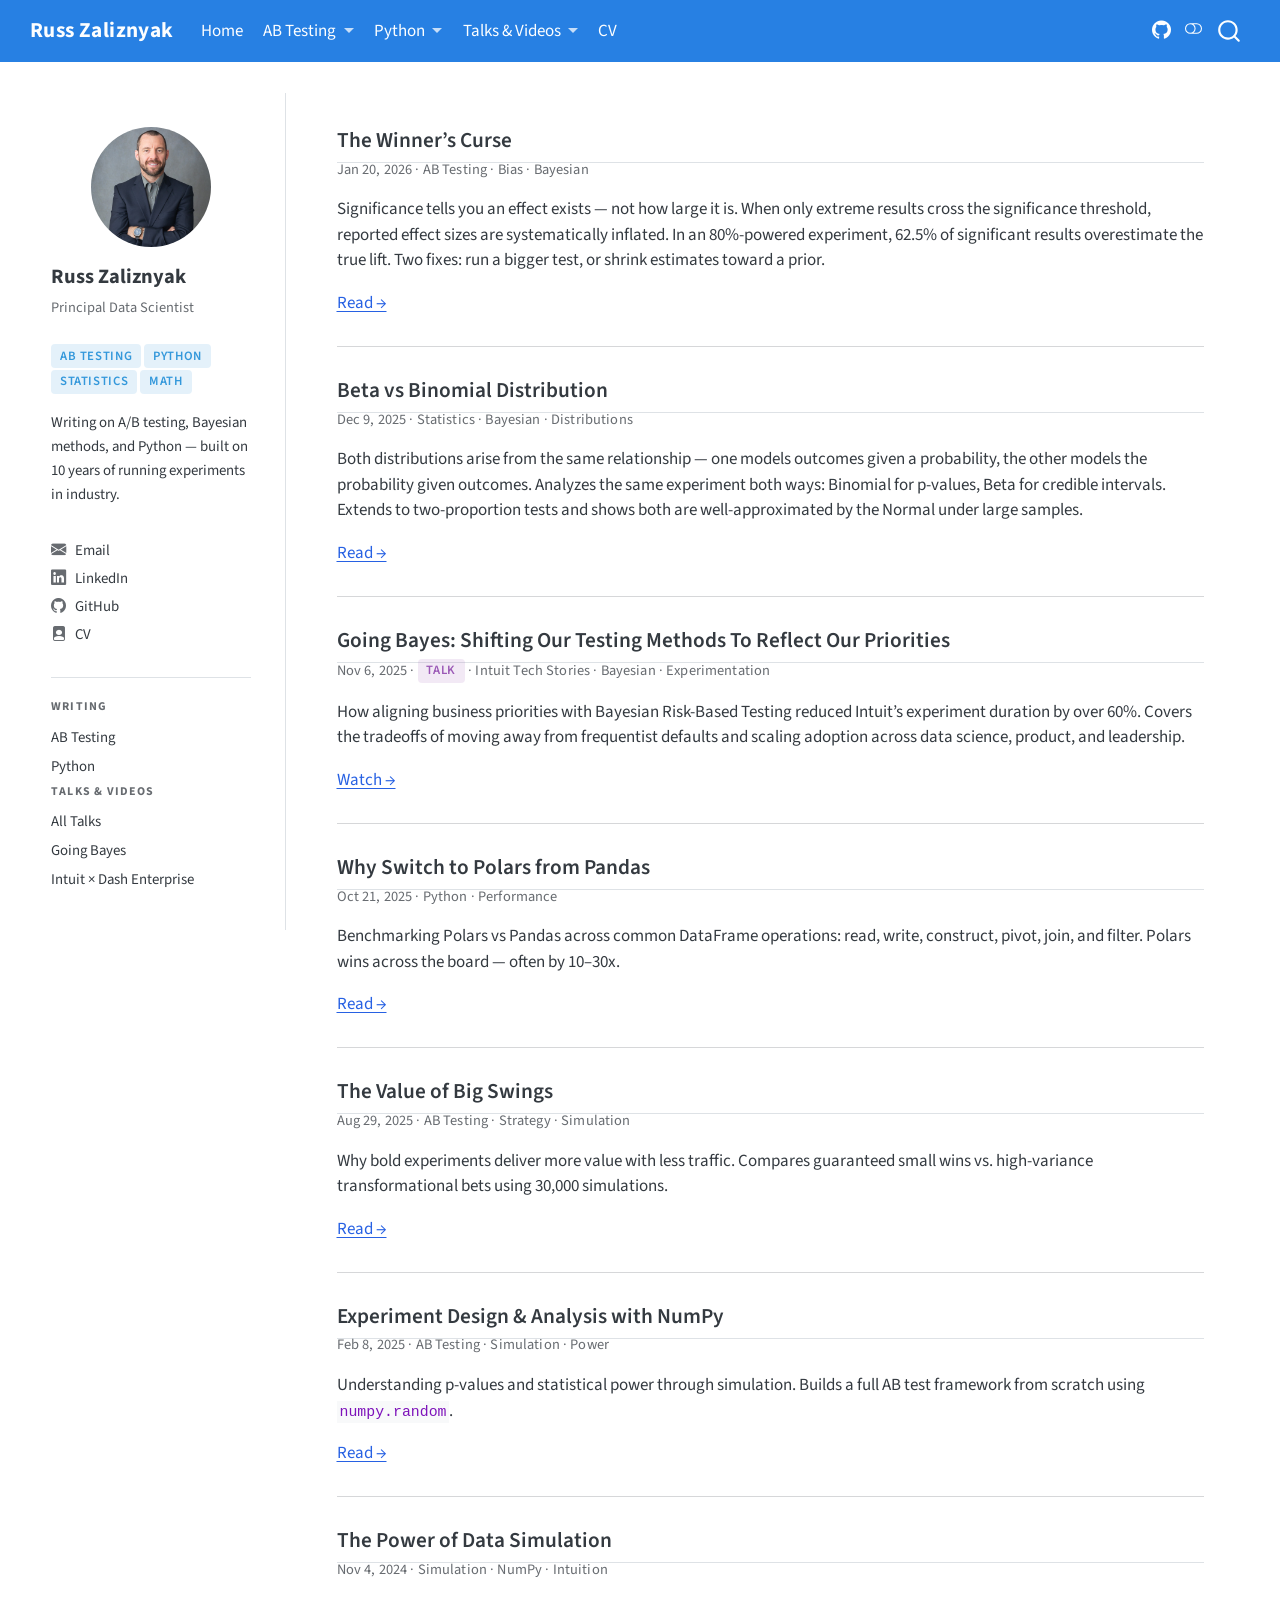
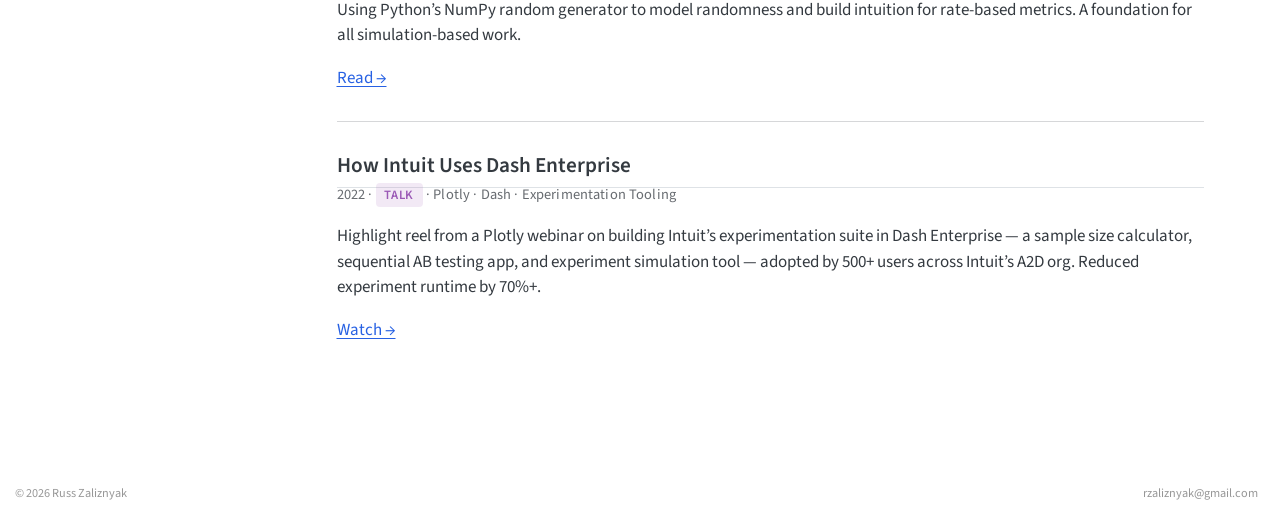
==== commit 72291a34: "save" ====
--- a/docs/index.html
+++ b/docs/index.html
@@ -263,7 +263,7 @@
 <div class="topic-badges">
 <p><span class="badge-category">AB Testing</span> <span class="badge-category">Python</span> <span class="badge-category">Statistics</span> <span class="badge-category">Math</span></p>
 </div>
-<p><span class="profile-bio">Spent 10 years shipping experiments. I write about the things that are easy to get subtly wrong.</span></p>
+<p><span class="profile-bio">Writing on A/B testing, Bayesian methods, and Python — built on 10 years of running experiments in industry.</span></p>
 <div class="profile-links">
 <p><i class="bi bi-envelope-fill"></i> <a href="mailto:rzaliznyak@gmail.com">Email</a></p>
 <p><i class="bi bi-linkedin"></i> <a href="https://www.linkedin.com/in/russ-zaliznyak/" target="_blank">LinkedIn</a></p>
@@ -299,6 +299,15 @@
 <p><a href="./ab-testing/beta-vs-binomial.html">Read →</a></p>
 <hr>
 </section>
+<section id="going-bayes-shifting-our-testing-methods-to-reflect-our-priorities" class="level2">
+<h2 class="anchored" data-anchor-id="going-bayes-shifting-our-testing-methods-to-reflect-our-priorities">Going Bayes: Shifting Our Testing Methods To Reflect Our Priorities</h2>
+<div class="post-meta">
+<p>Nov 6, 2025 · <span class="badge-talk">Talk</span> · Intuit Tech Stories · Bayesian · Experimentation</p>
+</div>
+<p>How aligning business priorities with Bayesian Risk-Based Testing reduced Intuit’s experiment duration by over 60%. Covers the tradeoffs of moving away from frequentist defaults and scaling adoption across data science, product, and leadership.</p>
+<p><a href="https://share.vidyard.com/watch/wqUpv9CUAXj9cSrFzAQwQ3" target="_blank">Watch →</a></p>
+<hr>
+</section>
 <section id="why-switch-to-polars-from-pandas" class="level2">
 <h2 class="anchored" data-anchor-id="why-switch-to-polars-from-pandas">Why Switch to Polars from Pandas</h2>
 <div class="post-meta">
@@ -335,25 +344,13 @@
 <p><a href="./ab-testing/power-of-simulation.html">Read →</a></p>
 <hr>
 </section>
-<section id="talks-videos" class="level1">
-<h1>Talks &amp; Videos</h1>
-<section id="going-bayes-shifting-our-testing-methods-to-reflect-our-priorities" class="level2">
-<h2 class="anchored" data-anchor-id="going-bayes-shifting-our-testing-methods-to-reflect-our-priorities">Going Bayes: Shifting Our Testing Methods To Reflect Our Priorities</h2>
-<div class="post-meta">
-<p>Nov 6, 2025 · Intuit Tech Stories · Bayesian · Experimentation</p>
-</div>
-<p>How aligning business priorities with Bayesian Risk-Based Testing reduced Intuit’s experiment duration by over 60%. Covers the tradeoffs of moving away from frequentist defaults and scaling adoption across data science, product, and leadership.</p>
-<p><a href="https://share.vidyard.com/watch/wqUpv9CUAXj9cSrFzAQwQ3" target="_blank">Watch →</a></p>
-<hr>
-</section>
 <section id="how-intuit-uses-dash-enterprise" class="level2">
 <h2 class="anchored" data-anchor-id="how-intuit-uses-dash-enterprise">How Intuit Uses Dash Enterprise</h2>
 <div class="post-meta">
-<p>Mar 2024 · Plotly · Dash · Experimentation Tooling</p>
-</div>
-<p>Two-minute highlight from a Plotly webinar on using Dash Enterprise to build an end-to-end experimentation analysis app — no HTML or engineering experience required. Reduced experiment runtime by 70%+.</p>
+<p>2022 · <span class="badge-talk">Talk</span> · Plotly · Dash · Experimentation Tooling</p>
+</div>
+<p>Highlight reel from a Plotly webinar on building Intuit’s experimentation suite in Dash Enterprise — a sample size calculator, sequential AB testing app, and experiment simulation tool — adopted by 500+ users across Intuit’s A2D org. Reduced experiment runtime by 70%+.</p>
 <p><a href="https://www.youtube.com/watch?v=IpcTF0UAIVQ" target="_blank">Watch →</a></p>
-</section>
 </section>
 </div>
 </div>
@@ -998,7 +995,7 @@
 <span id="cb1-18"><a href="#cb1-18" aria-hidden="true" tabindex="-1"></a><span class="co">[</span><span class="ot">AB Testing</span><span class="co">]</span>{.badge-category} <span class="co">[</span><span class="ot">Python</span><span class="co">]</span>{.badge-category} <span class="co">[</span><span class="ot">Statistics</span><span class="co">]</span>{.badge-category} <span class="co">[</span><span class="ot">Math</span><span class="co">]</span>{.badge-category}</span>
 <span id="cb1-19"><a href="#cb1-19" aria-hidden="true" tabindex="-1"></a>:::</span>
 <span id="cb1-20"><a href="#cb1-20" aria-hidden="true" tabindex="-1"></a></span>
-<span id="cb1-21"><a href="#cb1-21" aria-hidden="true" tabindex="-1"></a><span class="co">[</span><span class="ot">Spent 10 years shipping experiments. I write about the things that are easy to get subtly wrong.</span><span class="co">]</span>{.profile-bio}</span>
+<span id="cb1-21"><a href="#cb1-21" aria-hidden="true" tabindex="-1"></a><span class="co">[</span><span class="ot">Writing on A/B testing, Bayesian methods, and Python — built on 10 years of running experiments in industry.</span><span class="co">]</span>{.profile-bio}</span>
 <span id="cb1-22"><a href="#cb1-22" aria-hidden="true" tabindex="-1"></a></span>
 <span id="cb1-23"><a href="#cb1-23" aria-hidden="true" tabindex="-1"></a>::: {.profile-links}</span>
 <span id="cb1-24"><a href="#cb1-24" aria-hidden="true" tabindex="-1"></a>&lt;i class="bi bi-envelope-fill"&gt;&lt;/i&gt; <span class="co">[</span><span class="ot">Email</span><span class="co">](mailto:rzaliznyak@gmail.com)</span></span>
@@ -1060,89 +1057,87 @@
 <span id="cb1-80"><a href="#cb1-80" aria-hidden="true" tabindex="-1"></a></span>
 <span id="cb1-81"><a href="#cb1-81" aria-hidden="true" tabindex="-1"></a>---</span>
 <span id="cb1-82"><a href="#cb1-82" aria-hidden="true" tabindex="-1"></a></span>
-<span id="cb1-83"><a href="#cb1-83" aria-hidden="true" tabindex="-1"></a><span class="fu">## Why Switch to Polars from Pandas</span></span>
+<span id="cb1-83"><a href="#cb1-83" aria-hidden="true" tabindex="-1"></a><span class="fu">## Going Bayes: Shifting Our Testing Methods To Reflect Our Priorities</span></span>
 <span id="cb1-84"><a href="#cb1-84" aria-hidden="true" tabindex="-1"></a></span>
 <span id="cb1-85"><a href="#cb1-85" aria-hidden="true" tabindex="-1"></a>::: {.post-meta}</span>
-<span id="cb1-86"><a href="#cb1-86" aria-hidden="true" tabindex="-1"></a>Oct 21, 2025 · Python · Performance</span>
+<span id="cb1-86"><a href="#cb1-86" aria-hidden="true" tabindex="-1"></a>Nov 6, 2025 · <span class="co">[</span><span class="ot">Talk</span><span class="co">]</span>{.badge-talk} · Intuit Tech Stories · Bayesian · Experimentation</span>
 <span id="cb1-87"><a href="#cb1-87" aria-hidden="true" tabindex="-1"></a>:::</span>
 <span id="cb1-88"><a href="#cb1-88" aria-hidden="true" tabindex="-1"></a></span>
-<span id="cb1-89"><a href="#cb1-89" aria-hidden="true" tabindex="-1"></a>Benchmarking Polars vs Pandas across common DataFrame operations: read, write, construct,</span>
-<span id="cb1-90"><a href="#cb1-90" aria-hidden="true" tabindex="-1"></a>pivot, join, and filter. Polars wins across the board — often by 10–30x.</span>
-<span id="cb1-91"><a href="#cb1-91" aria-hidden="true" tabindex="-1"></a></span>
-<span id="cb1-92"><a href="#cb1-92" aria-hidden="true" tabindex="-1"></a><span class="co">[</span><span class="ot">Read →</span><span class="co">](python/polars-vs-pandas.qmd)</span></span>
-<span id="cb1-93"><a href="#cb1-93" aria-hidden="true" tabindex="-1"></a></span>
-<span id="cb1-94"><a href="#cb1-94" aria-hidden="true" tabindex="-1"></a>---</span>
-<span id="cb1-95"><a href="#cb1-95" aria-hidden="true" tabindex="-1"></a></span>
-<span id="cb1-96"><a href="#cb1-96" aria-hidden="true" tabindex="-1"></a><span class="fu">## The Value of Big Swings</span></span>
-<span id="cb1-97"><a href="#cb1-97" aria-hidden="true" tabindex="-1"></a></span>
-<span id="cb1-98"><a href="#cb1-98" aria-hidden="true" tabindex="-1"></a>::: {.post-meta}</span>
-<span id="cb1-99"><a href="#cb1-99" aria-hidden="true" tabindex="-1"></a>Aug 29, 2025 · AB Testing · Strategy · Simulation</span>
-<span id="cb1-100"><a href="#cb1-100" aria-hidden="true" tabindex="-1"></a>:::</span>
-<span id="cb1-101"><a href="#cb1-101" aria-hidden="true" tabindex="-1"></a></span>
-<span id="cb1-102"><a href="#cb1-102" aria-hidden="true" tabindex="-1"></a>Why bold experiments deliver more value with less traffic. Compares guaranteed small wins</span>
-<span id="cb1-103"><a href="#cb1-103" aria-hidden="true" tabindex="-1"></a>vs. high-variance transformational bets using 30,000 simulations.</span>
-<span id="cb1-104"><a href="#cb1-104" aria-hidden="true" tabindex="-1"></a></span>
-<span id="cb1-105"><a href="#cb1-105" aria-hidden="true" tabindex="-1"></a><span class="co">[</span><span class="ot">Read →</span><span class="co">](ab-testing/big-swings.qmd)</span></span>
-<span id="cb1-106"><a href="#cb1-106" aria-hidden="true" tabindex="-1"></a></span>
-<span id="cb1-107"><a href="#cb1-107" aria-hidden="true" tabindex="-1"></a>---</span>
-<span id="cb1-108"><a href="#cb1-108" aria-hidden="true" tabindex="-1"></a></span>
-<span id="cb1-109"><a href="#cb1-109" aria-hidden="true" tabindex="-1"></a><span class="fu">## Experiment Design &amp; Analysis with NumPy</span></span>
-<span id="cb1-110"><a href="#cb1-110" aria-hidden="true" tabindex="-1"></a></span>
-<span id="cb1-111"><a href="#cb1-111" aria-hidden="true" tabindex="-1"></a>::: {.post-meta}</span>
-<span id="cb1-112"><a href="#cb1-112" aria-hidden="true" tabindex="-1"></a>Feb 8, 2025 · AB Testing · Simulation · Power</span>
-<span id="cb1-113"><a href="#cb1-113" aria-hidden="true" tabindex="-1"></a>:::</span>
-<span id="cb1-114"><a href="#cb1-114" aria-hidden="true" tabindex="-1"></a></span>
-<span id="cb1-115"><a href="#cb1-115" aria-hidden="true" tabindex="-1"></a>Understanding p-values and statistical power through simulation. Builds a full AB test</span>
-<span id="cb1-116"><a href="#cb1-116" aria-hidden="true" tabindex="-1"></a>framework from scratch using <span class="in">`numpy.random`</span>.</span>
-<span id="cb1-117"><a href="#cb1-117" aria-hidden="true" tabindex="-1"></a></span>
-<span id="cb1-118"><a href="#cb1-118" aria-hidden="true" tabindex="-1"></a><span class="co">[</span><span class="ot">Read →</span><span class="co">](ab-testing/numpy-experiment-design.qmd)</span></span>
-<span id="cb1-119"><a href="#cb1-119" aria-hidden="true" tabindex="-1"></a></span>
-<span id="cb1-120"><a href="#cb1-120" aria-hidden="true" tabindex="-1"></a>---</span>
-<span id="cb1-121"><a href="#cb1-121" aria-hidden="true" tabindex="-1"></a></span>
-<span id="cb1-122"><a href="#cb1-122" aria-hidden="true" tabindex="-1"></a><span class="fu">## The Power of Data Simulation</span></span>
-<span id="cb1-123"><a href="#cb1-123" aria-hidden="true" tabindex="-1"></a></span>
-<span id="cb1-124"><a href="#cb1-124" aria-hidden="true" tabindex="-1"></a>::: {.post-meta}</span>
-<span id="cb1-125"><a href="#cb1-125" aria-hidden="true" tabindex="-1"></a>Nov 4, 2024 · Simulation · NumPy · Intuition</span>
-<span id="cb1-126"><a href="#cb1-126" aria-hidden="true" tabindex="-1"></a>:::</span>
-<span id="cb1-127"><a href="#cb1-127" aria-hidden="true" tabindex="-1"></a></span>
-<span id="cb1-128"><a href="#cb1-128" aria-hidden="true" tabindex="-1"></a>Using Python's NumPy random generator to model randomness and build intuition for</span>
-<span id="cb1-129"><a href="#cb1-129" aria-hidden="true" tabindex="-1"></a>rate-based metrics. A foundation for all simulation-based work.</span>
-<span id="cb1-130"><a href="#cb1-130" aria-hidden="true" tabindex="-1"></a></span>
-<span id="cb1-131"><a href="#cb1-131" aria-hidden="true" tabindex="-1"></a><span class="co">[</span><span class="ot">Read →</span><span class="co">](ab-testing/power-of-simulation.qmd)</span></span>
-<span id="cb1-132"><a href="#cb1-132" aria-hidden="true" tabindex="-1"></a></span>
-<span id="cb1-133"><a href="#cb1-133" aria-hidden="true" tabindex="-1"></a>---</span>
-<span id="cb1-134"><a href="#cb1-134" aria-hidden="true" tabindex="-1"></a></span>
-<span id="cb1-135"><a href="#cb1-135" aria-hidden="true" tabindex="-1"></a><span class="fu"># Talks &amp; Videos</span></span>
-<span id="cb1-136"><a href="#cb1-136" aria-hidden="true" tabindex="-1"></a></span>
-<span id="cb1-137"><a href="#cb1-137" aria-hidden="true" tabindex="-1"></a><span class="fu">## Going Bayes: Shifting Our Testing Methods To Reflect Our Priorities</span></span>
-<span id="cb1-138"><a href="#cb1-138" aria-hidden="true" tabindex="-1"></a></span>
-<span id="cb1-139"><a href="#cb1-139" aria-hidden="true" tabindex="-1"></a>::: {.post-meta}</span>
-<span id="cb1-140"><a href="#cb1-140" aria-hidden="true" tabindex="-1"></a>Nov 6, 2025 · Intuit Tech Stories · Bayesian · Experimentation</span>
-<span id="cb1-141"><a href="#cb1-141" aria-hidden="true" tabindex="-1"></a>:::</span>
-<span id="cb1-142"><a href="#cb1-142" aria-hidden="true" tabindex="-1"></a></span>
-<span id="cb1-143"><a href="#cb1-143" aria-hidden="true" tabindex="-1"></a>How aligning business priorities with Bayesian Risk-Based Testing reduced Intuit's experiment</span>
-<span id="cb1-144"><a href="#cb1-144" aria-hidden="true" tabindex="-1"></a>duration by over 60%. Covers the tradeoffs of moving away from frequentist defaults and</span>
-<span id="cb1-145"><a href="#cb1-145" aria-hidden="true" tabindex="-1"></a>scaling adoption across data science, product, and leadership.</span>
+<span id="cb1-89"><a href="#cb1-89" aria-hidden="true" tabindex="-1"></a>How aligning business priorities with Bayesian Risk-Based Testing reduced Intuit's experiment</span>
+<span id="cb1-90"><a href="#cb1-90" aria-hidden="true" tabindex="-1"></a>duration by over 60%. Covers the tradeoffs of moving away from frequentist defaults and</span>
+<span id="cb1-91"><a href="#cb1-91" aria-hidden="true" tabindex="-1"></a>scaling adoption across data science, product, and leadership.</span>
+<span id="cb1-92"><a href="#cb1-92" aria-hidden="true" tabindex="-1"></a></span>
+<span id="cb1-93"><a href="#cb1-93" aria-hidden="true" tabindex="-1"></a><span class="co">[</span><span class="ot">Watch →</span><span class="co">](https://share.vidyard.com/watch/wqUpv9CUAXj9cSrFzAQwQ3)</span>{target="_blank"}</span>
+<span id="cb1-94"><a href="#cb1-94" aria-hidden="true" tabindex="-1"></a></span>
+<span id="cb1-95"><a href="#cb1-95" aria-hidden="true" tabindex="-1"></a>---</span>
+<span id="cb1-96"><a href="#cb1-96" aria-hidden="true" tabindex="-1"></a></span>
+<span id="cb1-97"><a href="#cb1-97" aria-hidden="true" tabindex="-1"></a><span class="fu">## Why Switch to Polars from Pandas</span></span>
+<span id="cb1-98"><a href="#cb1-98" aria-hidden="true" tabindex="-1"></a></span>
+<span id="cb1-99"><a href="#cb1-99" aria-hidden="true" tabindex="-1"></a>::: {.post-meta}</span>
+<span id="cb1-100"><a href="#cb1-100" aria-hidden="true" tabindex="-1"></a>Oct 21, 2025 · Python · Performance</span>
+<span id="cb1-101"><a href="#cb1-101" aria-hidden="true" tabindex="-1"></a>:::</span>
+<span id="cb1-102"><a href="#cb1-102" aria-hidden="true" tabindex="-1"></a></span>
+<span id="cb1-103"><a href="#cb1-103" aria-hidden="true" tabindex="-1"></a>Benchmarking Polars vs Pandas across common DataFrame operations: read, write, construct,</span>
+<span id="cb1-104"><a href="#cb1-104" aria-hidden="true" tabindex="-1"></a>pivot, join, and filter. Polars wins across the board — often by 10–30x.</span>
+<span id="cb1-105"><a href="#cb1-105" aria-hidden="true" tabindex="-1"></a></span>
+<span id="cb1-106"><a href="#cb1-106" aria-hidden="true" tabindex="-1"></a><span class="co">[</span><span class="ot">Read →</span><span class="co">](python/polars-vs-pandas.qmd)</span></span>
+<span id="cb1-107"><a href="#cb1-107" aria-hidden="true" tabindex="-1"></a></span>
+<span id="cb1-108"><a href="#cb1-108" aria-hidden="true" tabindex="-1"></a>---</span>
+<span id="cb1-109"><a href="#cb1-109" aria-hidden="true" tabindex="-1"></a></span>
+<span id="cb1-110"><a href="#cb1-110" aria-hidden="true" tabindex="-1"></a><span class="fu">## The Value of Big Swings</span></span>
+<span id="cb1-111"><a href="#cb1-111" aria-hidden="true" tabindex="-1"></a></span>
+<span id="cb1-112"><a href="#cb1-112" aria-hidden="true" tabindex="-1"></a>::: {.post-meta}</span>
+<span id="cb1-113"><a href="#cb1-113" aria-hidden="true" tabindex="-1"></a>Aug 29, 2025 · AB Testing · Strategy · Simulation</span>
+<span id="cb1-114"><a href="#cb1-114" aria-hidden="true" tabindex="-1"></a>:::</span>
+<span id="cb1-115"><a href="#cb1-115" aria-hidden="true" tabindex="-1"></a></span>
+<span id="cb1-116"><a href="#cb1-116" aria-hidden="true" tabindex="-1"></a>Why bold experiments deliver more value with less traffic. Compares guaranteed small wins</span>
+<span id="cb1-117"><a href="#cb1-117" aria-hidden="true" tabindex="-1"></a>vs. high-variance transformational bets using 30,000 simulations.</span>
+<span id="cb1-118"><a href="#cb1-118" aria-hidden="true" tabindex="-1"></a></span>
+<span id="cb1-119"><a href="#cb1-119" aria-hidden="true" tabindex="-1"></a><span class="co">[</span><span class="ot">Read →</span><span class="co">](ab-testing/big-swings.qmd)</span></span>
+<span id="cb1-120"><a href="#cb1-120" aria-hidden="true" tabindex="-1"></a></span>
+<span id="cb1-121"><a href="#cb1-121" aria-hidden="true" tabindex="-1"></a>---</span>
+<span id="cb1-122"><a href="#cb1-122" aria-hidden="true" tabindex="-1"></a></span>
+<span id="cb1-123"><a href="#cb1-123" aria-hidden="true" tabindex="-1"></a><span class="fu">## Experiment Design &amp; Analysis with NumPy</span></span>
+<span id="cb1-124"><a href="#cb1-124" aria-hidden="true" tabindex="-1"></a></span>
+<span id="cb1-125"><a href="#cb1-125" aria-hidden="true" tabindex="-1"></a>::: {.post-meta}</span>
+<span id="cb1-126"><a href="#cb1-126" aria-hidden="true" tabindex="-1"></a>Feb 8, 2025 · AB Testing · Simulation · Power</span>
+<span id="cb1-127"><a href="#cb1-127" aria-hidden="true" tabindex="-1"></a>:::</span>
+<span id="cb1-128"><a href="#cb1-128" aria-hidden="true" tabindex="-1"></a></span>
+<span id="cb1-129"><a href="#cb1-129" aria-hidden="true" tabindex="-1"></a>Understanding p-values and statistical power through simulation. Builds a full AB test</span>
+<span id="cb1-130"><a href="#cb1-130" aria-hidden="true" tabindex="-1"></a>framework from scratch using <span class="in">`numpy.random`</span>.</span>
+<span id="cb1-131"><a href="#cb1-131" aria-hidden="true" tabindex="-1"></a></span>
+<span id="cb1-132"><a href="#cb1-132" aria-hidden="true" tabindex="-1"></a><span class="co">[</span><span class="ot">Read →</span><span class="co">](ab-testing/numpy-experiment-design.qmd)</span></span>
+<span id="cb1-133"><a href="#cb1-133" aria-hidden="true" tabindex="-1"></a></span>
+<span id="cb1-134"><a href="#cb1-134" aria-hidden="true" tabindex="-1"></a>---</span>
+<span id="cb1-135"><a href="#cb1-135" aria-hidden="true" tabindex="-1"></a></span>
+<span id="cb1-136"><a href="#cb1-136" aria-hidden="true" tabindex="-1"></a><span class="fu">## The Power of Data Simulation</span></span>
+<span id="cb1-137"><a href="#cb1-137" aria-hidden="true" tabindex="-1"></a></span>
+<span id="cb1-138"><a href="#cb1-138" aria-hidden="true" tabindex="-1"></a>::: {.post-meta}</span>
+<span id="cb1-139"><a href="#cb1-139" aria-hidden="true" tabindex="-1"></a>Nov 4, 2024 · Simulation · NumPy · Intuition</span>
+<span id="cb1-140"><a href="#cb1-140" aria-hidden="true" tabindex="-1"></a>:::</span>
+<span id="cb1-141"><a href="#cb1-141" aria-hidden="true" tabindex="-1"></a></span>
+<span id="cb1-142"><a href="#cb1-142" aria-hidden="true" tabindex="-1"></a>Using Python's NumPy random generator to model randomness and build intuition for</span>
+<span id="cb1-143"><a href="#cb1-143" aria-hidden="true" tabindex="-1"></a>rate-based metrics. A foundation for all simulation-based work.</span>
+<span id="cb1-144"><a href="#cb1-144" aria-hidden="true" tabindex="-1"></a></span>
+<span id="cb1-145"><a href="#cb1-145" aria-hidden="true" tabindex="-1"></a><span class="co">[</span><span class="ot">Read →</span><span class="co">](ab-testing/power-of-simulation.qmd)</span></span>
 <span id="cb1-146"><a href="#cb1-146" aria-hidden="true" tabindex="-1"></a></span>
-<span id="cb1-147"><a href="#cb1-147" aria-hidden="true" tabindex="-1"></a><span class="co">[</span><span class="ot">Watch →</span><span class="co">](https://share.vidyard.com/watch/wqUpv9CUAXj9cSrFzAQwQ3)</span>{target="_blank"}</span>
+<span id="cb1-147"><a href="#cb1-147" aria-hidden="true" tabindex="-1"></a>---</span>
 <span id="cb1-148"><a href="#cb1-148" aria-hidden="true" tabindex="-1"></a></span>
-<span id="cb1-149"><a href="#cb1-149" aria-hidden="true" tabindex="-1"></a>---</span>
+<span id="cb1-149"><a href="#cb1-149" aria-hidden="true" tabindex="-1"></a><span class="fu">## How Intuit Uses Dash Enterprise</span></span>
 <span id="cb1-150"><a href="#cb1-150" aria-hidden="true" tabindex="-1"></a></span>
-<span id="cb1-151"><a href="#cb1-151" aria-hidden="true" tabindex="-1"></a><span class="fu">## How Intuit Uses Dash Enterprise</span></span>
-<span id="cb1-152"><a href="#cb1-152" aria-hidden="true" tabindex="-1"></a></span>
-<span id="cb1-153"><a href="#cb1-153" aria-hidden="true" tabindex="-1"></a>::: {.post-meta}</span>
-<span id="cb1-154"><a href="#cb1-154" aria-hidden="true" tabindex="-1"></a>Mar 2024 · Plotly · Dash · Experimentation Tooling</span>
-<span id="cb1-155"><a href="#cb1-155" aria-hidden="true" tabindex="-1"></a>:::</span>
-<span id="cb1-156"><a href="#cb1-156" aria-hidden="true" tabindex="-1"></a></span>
-<span id="cb1-157"><a href="#cb1-157" aria-hidden="true" tabindex="-1"></a>Two-minute highlight from a Plotly webinar on using Dash Enterprise to build an</span>
-<span id="cb1-158"><a href="#cb1-158" aria-hidden="true" tabindex="-1"></a>end-to-end experimentation analysis app — no HTML or engineering experience required.</span>
-<span id="cb1-159"><a href="#cb1-159" aria-hidden="true" tabindex="-1"></a>Reduced experiment runtime by 70%+.</span>
+<span id="cb1-151"><a href="#cb1-151" aria-hidden="true" tabindex="-1"></a>::: {.post-meta}</span>
+<span id="cb1-152"><a href="#cb1-152" aria-hidden="true" tabindex="-1"></a>2022 · <span class="co">[</span><span class="ot">Talk</span><span class="co">]</span>{.badge-talk} · Plotly · Dash · Experimentation Tooling</span>
+<span id="cb1-153"><a href="#cb1-153" aria-hidden="true" tabindex="-1"></a>:::</span>
+<span id="cb1-154"><a href="#cb1-154" aria-hidden="true" tabindex="-1"></a></span>
+<span id="cb1-155"><a href="#cb1-155" aria-hidden="true" tabindex="-1"></a>Highlight reel from a Plotly webinar on building Intuit's experimentation suite in Dash Enterprise —</span>
+<span id="cb1-156"><a href="#cb1-156" aria-hidden="true" tabindex="-1"></a>a sample size calculator, sequential AB testing app, and experiment simulation tool — adopted by</span>
+<span id="cb1-157"><a href="#cb1-157" aria-hidden="true" tabindex="-1"></a>500+ users across Intuit's A2D org. Reduced experiment runtime by 70%+.</span>
+<span id="cb1-158"><a href="#cb1-158" aria-hidden="true" tabindex="-1"></a></span>
+<span id="cb1-159"><a href="#cb1-159" aria-hidden="true" tabindex="-1"></a><span class="co">[</span><span class="ot">Watch →</span><span class="co">](https://www.youtube.com/watch?v=IpcTF0UAIVQ)</span>{target="_blank"}</span>
 <span id="cb1-160"><a href="#cb1-160" aria-hidden="true" tabindex="-1"></a></span>
-<span id="cb1-161"><a href="#cb1-161" aria-hidden="true" tabindex="-1"></a><span class="co">[</span><span class="ot">Watch →</span><span class="co">](https://www.youtube.com/watch?v=IpcTF0UAIVQ)</span>{target="_blank"}</span>
+<span id="cb1-161"><a href="#cb1-161" aria-hidden="true" tabindex="-1"></a>::::</span>
 <span id="cb1-162"><a href="#cb1-162" aria-hidden="true" tabindex="-1"></a></span>
-<span id="cb1-163"><a href="#cb1-163" aria-hidden="true" tabindex="-1"></a>::::</span>
-<span id="cb1-164"><a href="#cb1-164" aria-hidden="true" tabindex="-1"></a></span>
-<span id="cb1-165"><a href="#cb1-165" aria-hidden="true" tabindex="-1"></a>:::::</span></code><button title="Copy to Clipboard" class="code-copy-button" data-in-quarto-modal=""><i class="bi"></i></button></pre></div>
+<span id="cb1-163"><a href="#cb1-163" aria-hidden="true" tabindex="-1"></a>:::::</span></code><button title="Copy to Clipboard" class="code-copy-button" data-in-quarto-modal=""><i class="bi"></i></button></pre></div>
 </div></div></div></div></div>
 </div> <!-- /content -->
 <footer class="footer">
--- a/docs/styles.css
+++ b/docs/styles.css
@@ -43,6 +43,18 @@
 }
 
 /* ── Category badge ── */
+.badge-talk {
+  display: inline-block;
+  font-size: 0.75rem;
+  font-weight: 600;
+  letter-spacing: 0.05em;
+  text-transform: uppercase;
+  padding: 0.2em 0.7em;
+  border-radius: 4px;
+  background: #9b59b622;
+  color: #9b59b6;
+}
+
 .badge-category {
   display: inline-block;
   font-size: 0.75rem;
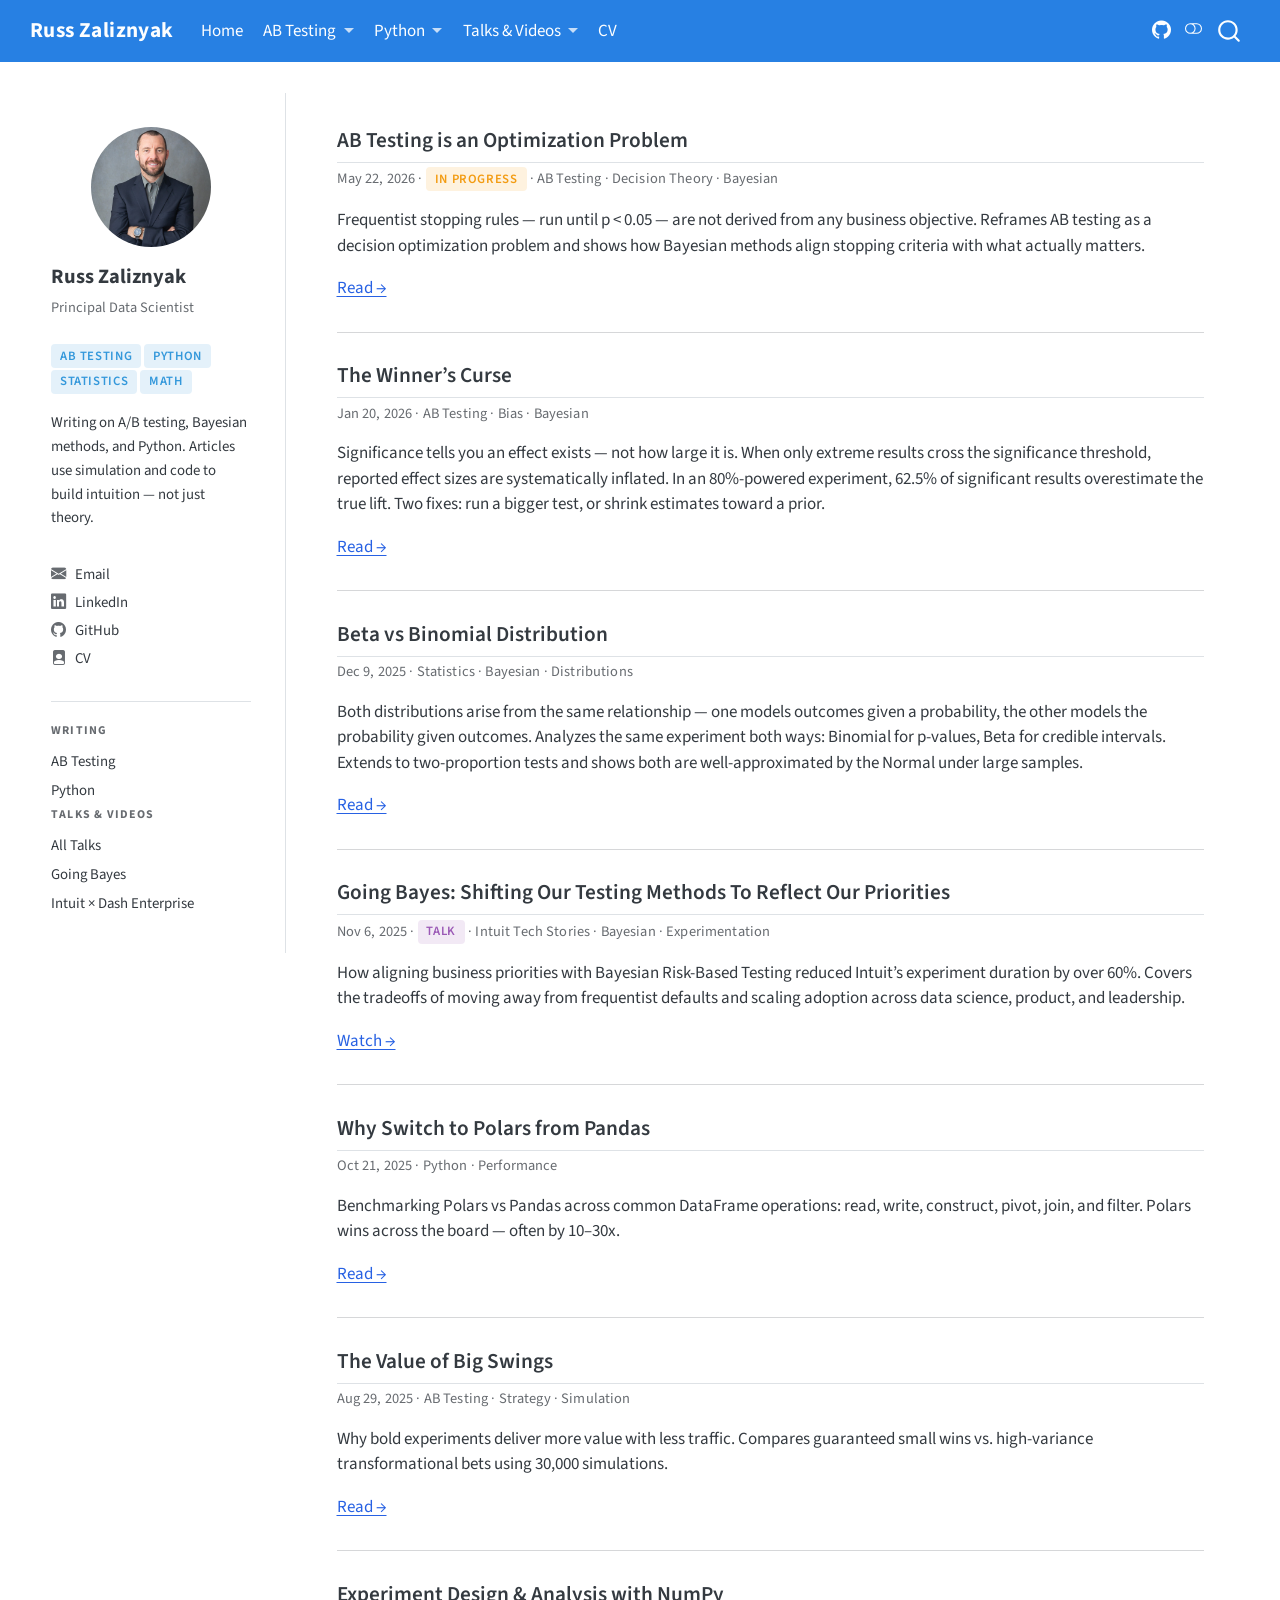
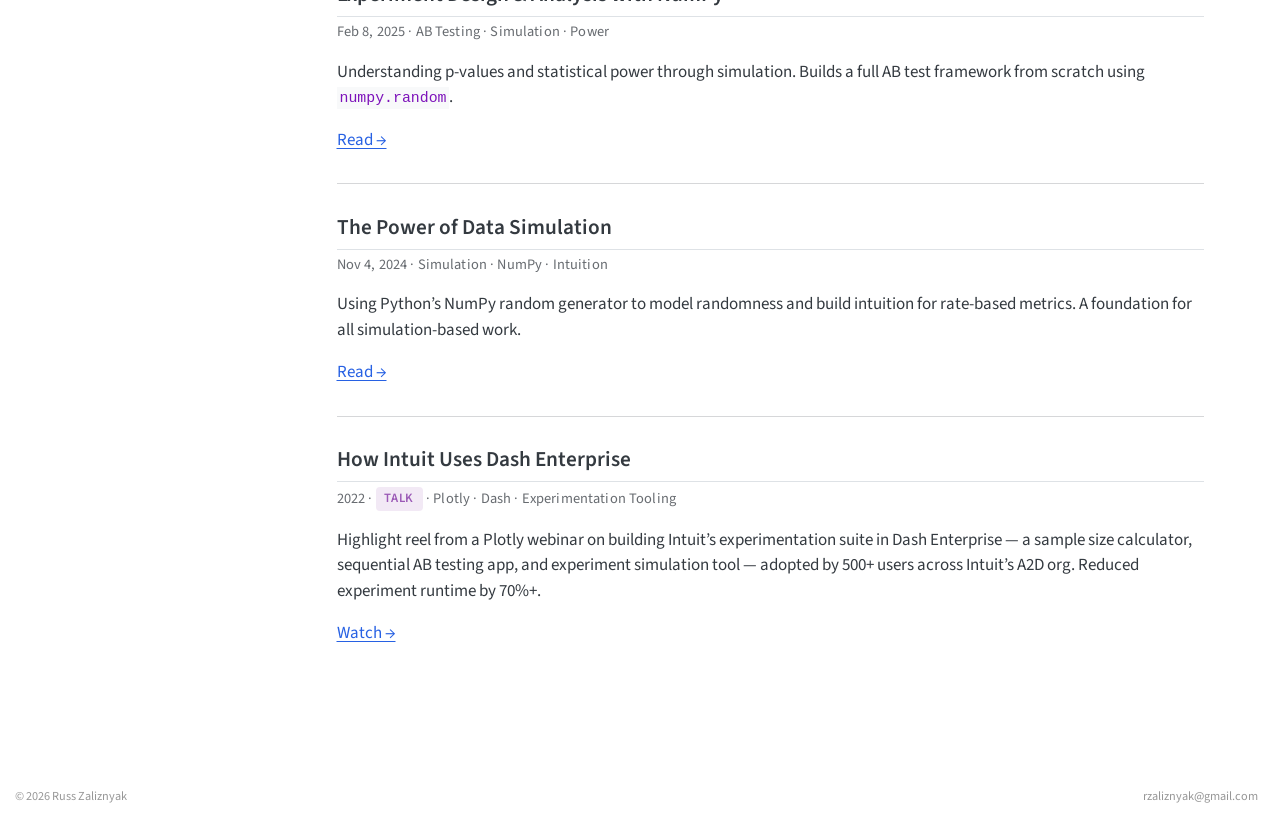
==== commit 5732fdb2: "save" ====
--- a/docs/index.html
+++ b/docs/index.html
@@ -108,7 +108,7 @@
 <link rel="stylesheet" href="styles.css">
 </head>
 
-<body class="nav-sidebar floating nav-fixed">
+<body class="nav-sidebar floating nav-fixed home-page">
 
 <div id="quarto-search-results"></div>
   <header id="quarto-header" class="headroom fixed-top">
@@ -158,6 +158,10 @@
         <li>
     <a class="dropdown-item" href="./ab-testing/big-swings.html">
  <span class="dropdown-text">The Value of Big Swings</span></a>
+  </li>  
+        <li>
+    <a class="dropdown-item" href="./ab-testing/ab-testing-optimization.html">
+ <span class="dropdown-text">AB Testing is an Optimization Problem</span></a>
   </li>  
     </ul>
   </li>
@@ -263,7 +267,7 @@
 <div class="topic-badges">
 <p><span class="badge-category">AB Testing</span> <span class="badge-category">Python</span> <span class="badge-category">Statistics</span> <span class="badge-category">Math</span></p>
 </div>
-<p><span class="profile-bio">Writing on A/B testing, Bayesian methods, and Python — built on 10 years of running experiments in industry.</span></p>
+<p><span class="profile-bio">Writing on A/B testing, Bayesian methods, and Python. Articles use simulation and code to build intuition — not just theory.</span></p>
 <div class="profile-links">
 <p><i class="bi bi-envelope-fill"></i> <a href="mailto:rzaliznyak@gmail.com">Email</a></p>
 <p><i class="bi bi-linkedin"></i> <a href="https://www.linkedin.com/in/russ-zaliznyak/" target="_blank">LinkedIn</a></p>
@@ -281,6 +285,15 @@
 </div>
 </div>
 <div class="article-list">
+<section id="ab-testing-is-an-optimization-problem" class="level2">
+<h2 class="anchored" data-anchor-id="ab-testing-is-an-optimization-problem">AB Testing is an Optimization Problem</h2>
+<div class="post-meta">
+<p>May 22, 2026 · <span class="badge-wip">In Progress</span> · AB Testing · Decision Theory · Bayesian</p>
+</div>
+<p>Frequentist stopping rules — run until p &lt; 0.05 — are not derived from any business objective. Reframes AB testing as a decision optimization problem and shows how Bayesian methods align stopping criteria with what actually matters.</p>
+<p><a href="./ab-testing/ab-testing-optimization.html">Read →</a></p>
+<hr>
+</section>
 <section id="the-winners-curse" class="level2">
 <h2 class="anchored" data-anchor-id="the-winners-curse">The Winner’s Curse</h2>
 <div class="post-meta">
@@ -979,165 +992,180 @@
 <span id="cb1-2"><a href="#cb1-2" aria-hidden="true" tabindex="-1"></a><span class="an">title:</span><span class="co"> "Russ Zaliznyak"</span></span>
 <span id="cb1-3"><a href="#cb1-3" aria-hidden="true" tabindex="-1"></a><span class="an">toc:</span><span class="co"> false</span></span>
 <span id="cb1-4"><a href="#cb1-4" aria-hidden="true" tabindex="-1"></a><span class="an">page-layout:</span><span class="co"> full</span></span>
-<span id="cb1-5"><a href="#cb1-5" aria-hidden="true" tabindex="-1"></a><span class="co">---</span></span>
-<span id="cb1-6"><a href="#cb1-6" aria-hidden="true" tabindex="-1"></a></span>
-<span id="cb1-7"><a href="#cb1-7" aria-hidden="true" tabindex="-1"></a>::::: {.home-layout}</span>
-<span id="cb1-8"><a href="#cb1-8" aria-hidden="true" tabindex="-1"></a></span>
-<span id="cb1-9"><a href="#cb1-9" aria-hidden="true" tabindex="-1"></a>:::: {.profile-sidebar}</span>
-<span id="cb1-10"><a href="#cb1-10" aria-hidden="true" tabindex="-1"></a></span>
-<span id="cb1-11"><a href="#cb1-11" aria-hidden="true" tabindex="-1"></a><span class="al">![](profile.jpg)</span>{.profile-photo}</span>
-<span id="cb1-12"><a href="#cb1-12" aria-hidden="true" tabindex="-1"></a></span>
-<span id="cb1-13"><a href="#cb1-13" aria-hidden="true" tabindex="-1"></a><span class="co">[</span><span class="ot">Russ Zaliznyak</span><span class="co">]</span>{.profile-name}</span>
-<span id="cb1-14"><a href="#cb1-14" aria-hidden="true" tabindex="-1"></a></span>
-<span id="cb1-15"><a href="#cb1-15" aria-hidden="true" tabindex="-1"></a><span class="co">[</span><span class="ot">Principal Data Scientist</span><span class="co">]</span>{.profile-role}</span>
-<span id="cb1-16"><a href="#cb1-16" aria-hidden="true" tabindex="-1"></a></span>
-<span id="cb1-17"><a href="#cb1-17" aria-hidden="true" tabindex="-1"></a>::: {.topic-badges}</span>
-<span id="cb1-18"><a href="#cb1-18" aria-hidden="true" tabindex="-1"></a><span class="co">[</span><span class="ot">AB Testing</span><span class="co">]</span>{.badge-category} <span class="co">[</span><span class="ot">Python</span><span class="co">]</span>{.badge-category} <span class="co">[</span><span class="ot">Statistics</span><span class="co">]</span>{.badge-category} <span class="co">[</span><span class="ot">Math</span><span class="co">]</span>{.badge-category}</span>
-<span id="cb1-19"><a href="#cb1-19" aria-hidden="true" tabindex="-1"></a>:::</span>
-<span id="cb1-20"><a href="#cb1-20" aria-hidden="true" tabindex="-1"></a></span>
-<span id="cb1-21"><a href="#cb1-21" aria-hidden="true" tabindex="-1"></a><span class="co">[</span><span class="ot">Writing on A/B testing, Bayesian methods, and Python — built on 10 years of running experiments in industry.</span><span class="co">]</span>{.profile-bio}</span>
-<span id="cb1-22"><a href="#cb1-22" aria-hidden="true" tabindex="-1"></a></span>
-<span id="cb1-23"><a href="#cb1-23" aria-hidden="true" tabindex="-1"></a>::: {.profile-links}</span>
-<span id="cb1-24"><a href="#cb1-24" aria-hidden="true" tabindex="-1"></a>&lt;i class="bi bi-envelope-fill"&gt;&lt;/i&gt; <span class="co">[</span><span class="ot">Email</span><span class="co">](mailto:rzaliznyak@gmail.com)</span></span>
-<span id="cb1-25"><a href="#cb1-25" aria-hidden="true" tabindex="-1"></a></span>
-<span id="cb1-26"><a href="#cb1-26" aria-hidden="true" tabindex="-1"></a>&lt;i class="bi bi-linkedin"&gt;&lt;/i&gt; <span class="co">[</span><span class="ot">LinkedIn</span><span class="co">](https://www.linkedin.com/in/russ-zaliznyak/)</span>{target="_blank"}</span>
-<span id="cb1-27"><a href="#cb1-27" aria-hidden="true" tabindex="-1"></a></span>
-<span id="cb1-28"><a href="#cb1-28" aria-hidden="true" tabindex="-1"></a>&lt;i class="bi bi-github"&gt;&lt;/i&gt; <span class="co">[</span><span class="ot">GitHub</span><span class="co">](https://github.com/rzaliznyak-math)</span>{target="_blank"}</span>
-<span id="cb1-29"><a href="#cb1-29" aria-hidden="true" tabindex="-1"></a></span>
-<span id="cb1-30"><a href="#cb1-30" aria-hidden="true" tabindex="-1"></a>&lt;i class="bi bi-file-person-fill"&gt;&lt;/i&gt; <span class="co">[</span><span class="ot">CV</span><span class="co">](cv.html)</span></span>
-<span id="cb1-31"><a href="#cb1-31" aria-hidden="true" tabindex="-1"></a>:::</span>
-<span id="cb1-32"><a href="#cb1-32" aria-hidden="true" tabindex="-1"></a></span>
-<span id="cb1-33"><a href="#cb1-33" aria-hidden="true" tabindex="-1"></a>::: {.sidebar-nav}</span>
-<span id="cb1-34"><a href="#cb1-34" aria-hidden="true" tabindex="-1"></a><span class="co">[</span><span class="ot">Writing</span><span class="co">]</span>{.sidebar-nav-label}</span>
-<span id="cb1-35"><a href="#cb1-35" aria-hidden="true" tabindex="-1"></a></span>
-<span id="cb1-36"><a href="#cb1-36" aria-hidden="true" tabindex="-1"></a><span class="co">[</span><span class="ot">AB Testing</span><span class="co">](ab-testing/index.html)</span></span>
-<span id="cb1-37"><a href="#cb1-37" aria-hidden="true" tabindex="-1"></a></span>
-<span id="cb1-38"><a href="#cb1-38" aria-hidden="true" tabindex="-1"></a><span class="co">[</span><span class="ot">Python</span><span class="co">](python/index.html)</span></span>
-<span id="cb1-39"><a href="#cb1-39" aria-hidden="true" tabindex="-1"></a></span>
-<span id="cb1-40"><a href="#cb1-40" aria-hidden="true" tabindex="-1"></a><span class="co">[</span><span class="ot">Talks &amp; Videos</span><span class="co">]</span>{.sidebar-nav-label}</span>
-<span id="cb1-41"><a href="#cb1-41" aria-hidden="true" tabindex="-1"></a></span>
-<span id="cb1-42"><a href="#cb1-42" aria-hidden="true" tabindex="-1"></a><span class="co">[</span><span class="ot">All Talks</span><span class="co">](talks/index.html)</span></span>
-<span id="cb1-43"><a href="#cb1-43" aria-hidden="true" tabindex="-1"></a></span>
-<span id="cb1-44"><a href="#cb1-44" aria-hidden="true" tabindex="-1"></a><span class="co">[</span><span class="ot">Going Bayes</span><span class="co">](https://share.vidyard.com/watch/wqUpv9CUAXj9cSrFzAQwQ3)</span>{target="_blank"}</span>
-<span id="cb1-45"><a href="#cb1-45" aria-hidden="true" tabindex="-1"></a></span>
-<span id="cb1-46"><a href="#cb1-46" aria-hidden="true" tabindex="-1"></a><span class="co">[</span><span class="ot">Intuit × Dash Enterprise</span><span class="co">](https://www.youtube.com/watch?v=IpcTF0UAIVQ)</span>{target="_blank"}</span>
-<span id="cb1-47"><a href="#cb1-47" aria-hidden="true" tabindex="-1"></a>:::</span>
-<span id="cb1-48"><a href="#cb1-48" aria-hidden="true" tabindex="-1"></a></span>
-<span id="cb1-49"><a href="#cb1-49" aria-hidden="true" tabindex="-1"></a>::::</span>
-<span id="cb1-50"><a href="#cb1-50" aria-hidden="true" tabindex="-1"></a></span>
-<span id="cb1-51"><a href="#cb1-51" aria-hidden="true" tabindex="-1"></a>:::: {.article-list}</span>
-<span id="cb1-52"><a href="#cb1-52" aria-hidden="true" tabindex="-1"></a></span>
-<span id="cb1-53"><a href="#cb1-53" aria-hidden="true" tabindex="-1"></a><span class="fu">## The Winner's Curse</span></span>
-<span id="cb1-54"><a href="#cb1-54" aria-hidden="true" tabindex="-1"></a></span>
-<span id="cb1-55"><a href="#cb1-55" aria-hidden="true" tabindex="-1"></a>::: {.post-meta}</span>
-<span id="cb1-56"><a href="#cb1-56" aria-hidden="true" tabindex="-1"></a>Jan 20, 2026 · AB Testing · Bias · Bayesian</span>
-<span id="cb1-57"><a href="#cb1-57" aria-hidden="true" tabindex="-1"></a>:::</span>
-<span id="cb1-58"><a href="#cb1-58" aria-hidden="true" tabindex="-1"></a></span>
-<span id="cb1-59"><a href="#cb1-59" aria-hidden="true" tabindex="-1"></a>Significance tells you an effect exists — not how large it is. When only extreme results</span>
-<span id="cb1-60"><a href="#cb1-60" aria-hidden="true" tabindex="-1"></a>cross the significance threshold, reported effect sizes are systematically inflated.</span>
-<span id="cb1-61"><a href="#cb1-61" aria-hidden="true" tabindex="-1"></a>In an 80%-powered experiment, 62.5% of significant results overestimate the true lift.</span>
-<span id="cb1-62"><a href="#cb1-62" aria-hidden="true" tabindex="-1"></a>Two fixes: run a bigger test, or shrink estimates toward a prior.</span>
+<span id="cb1-5"><a href="#cb1-5" aria-hidden="true" tabindex="-1"></a><span class="an">body-classes:</span><span class="co"> home-page</span></span>
+<span id="cb1-6"><a href="#cb1-6" aria-hidden="true" tabindex="-1"></a><span class="co">---</span></span>
+<span id="cb1-7"><a href="#cb1-7" aria-hidden="true" tabindex="-1"></a></span>
+<span id="cb1-8"><a href="#cb1-8" aria-hidden="true" tabindex="-1"></a>::::: {.home-layout}</span>
+<span id="cb1-9"><a href="#cb1-9" aria-hidden="true" tabindex="-1"></a></span>
+<span id="cb1-10"><a href="#cb1-10" aria-hidden="true" tabindex="-1"></a>:::: {.profile-sidebar}</span>
+<span id="cb1-11"><a href="#cb1-11" aria-hidden="true" tabindex="-1"></a></span>
+<span id="cb1-12"><a href="#cb1-12" aria-hidden="true" tabindex="-1"></a><span class="al">![](profile.jpg)</span>{.profile-photo}</span>
+<span id="cb1-13"><a href="#cb1-13" aria-hidden="true" tabindex="-1"></a></span>
+<span id="cb1-14"><a href="#cb1-14" aria-hidden="true" tabindex="-1"></a><span class="co">[</span><span class="ot">Russ Zaliznyak</span><span class="co">]</span>{.profile-name}</span>
+<span id="cb1-15"><a href="#cb1-15" aria-hidden="true" tabindex="-1"></a></span>
+<span id="cb1-16"><a href="#cb1-16" aria-hidden="true" tabindex="-1"></a><span class="co">[</span><span class="ot">Principal Data Scientist</span><span class="co">]</span>{.profile-role}</span>
+<span id="cb1-17"><a href="#cb1-17" aria-hidden="true" tabindex="-1"></a></span>
+<span id="cb1-18"><a href="#cb1-18" aria-hidden="true" tabindex="-1"></a>::: {.topic-badges}</span>
+<span id="cb1-19"><a href="#cb1-19" aria-hidden="true" tabindex="-1"></a><span class="co">[</span><span class="ot">AB Testing</span><span class="co">]</span>{.badge-category} <span class="co">[</span><span class="ot">Python</span><span class="co">]</span>{.badge-category} <span class="co">[</span><span class="ot">Statistics</span><span class="co">]</span>{.badge-category} <span class="co">[</span><span class="ot">Math</span><span class="co">]</span>{.badge-category}</span>
+<span id="cb1-20"><a href="#cb1-20" aria-hidden="true" tabindex="-1"></a>:::</span>
+<span id="cb1-21"><a href="#cb1-21" aria-hidden="true" tabindex="-1"></a></span>
+<span id="cb1-22"><a href="#cb1-22" aria-hidden="true" tabindex="-1"></a><span class="co">[</span><span class="ot">Writing on A/B testing, Bayesian methods, and Python. Articles use simulation and code to build intuition — not just theory.</span><span class="co">]</span>{.profile-bio}</span>
+<span id="cb1-23"><a href="#cb1-23" aria-hidden="true" tabindex="-1"></a></span>
+<span id="cb1-24"><a href="#cb1-24" aria-hidden="true" tabindex="-1"></a>::: {.profile-links}</span>
+<span id="cb1-25"><a href="#cb1-25" aria-hidden="true" tabindex="-1"></a>&lt;i class="bi bi-envelope-fill"&gt;&lt;/i&gt; <span class="co">[</span><span class="ot">Email</span><span class="co">](mailto:rzaliznyak@gmail.com)</span></span>
+<span id="cb1-26"><a href="#cb1-26" aria-hidden="true" tabindex="-1"></a></span>
+<span id="cb1-27"><a href="#cb1-27" aria-hidden="true" tabindex="-1"></a>&lt;i class="bi bi-linkedin"&gt;&lt;/i&gt; <span class="co">[</span><span class="ot">LinkedIn</span><span class="co">](https://www.linkedin.com/in/russ-zaliznyak/)</span>{target="_blank"}</span>
+<span id="cb1-28"><a href="#cb1-28" aria-hidden="true" tabindex="-1"></a></span>
+<span id="cb1-29"><a href="#cb1-29" aria-hidden="true" tabindex="-1"></a>&lt;i class="bi bi-github"&gt;&lt;/i&gt; <span class="co">[</span><span class="ot">GitHub</span><span class="co">](https://github.com/rzaliznyak-math)</span>{target="_blank"}</span>
+<span id="cb1-30"><a href="#cb1-30" aria-hidden="true" tabindex="-1"></a></span>
+<span id="cb1-31"><a href="#cb1-31" aria-hidden="true" tabindex="-1"></a>&lt;i class="bi bi-file-person-fill"&gt;&lt;/i&gt; <span class="co">[</span><span class="ot">CV</span><span class="co">](cv.html)</span></span>
+<span id="cb1-32"><a href="#cb1-32" aria-hidden="true" tabindex="-1"></a>:::</span>
+<span id="cb1-33"><a href="#cb1-33" aria-hidden="true" tabindex="-1"></a></span>
+<span id="cb1-34"><a href="#cb1-34" aria-hidden="true" tabindex="-1"></a>::: {.sidebar-nav}</span>
+<span id="cb1-35"><a href="#cb1-35" aria-hidden="true" tabindex="-1"></a><span class="co">[</span><span class="ot">Writing</span><span class="co">]</span>{.sidebar-nav-label}</span>
+<span id="cb1-36"><a href="#cb1-36" aria-hidden="true" tabindex="-1"></a></span>
+<span id="cb1-37"><a href="#cb1-37" aria-hidden="true" tabindex="-1"></a><span class="co">[</span><span class="ot">AB Testing</span><span class="co">](ab-testing/index.html)</span></span>
+<span id="cb1-38"><a href="#cb1-38" aria-hidden="true" tabindex="-1"></a></span>
+<span id="cb1-39"><a href="#cb1-39" aria-hidden="true" tabindex="-1"></a><span class="co">[</span><span class="ot">Python</span><span class="co">](python/index.html)</span></span>
+<span id="cb1-40"><a href="#cb1-40" aria-hidden="true" tabindex="-1"></a></span>
+<span id="cb1-41"><a href="#cb1-41" aria-hidden="true" tabindex="-1"></a><span class="co">[</span><span class="ot">Talks &amp; Videos</span><span class="co">]</span>{.sidebar-nav-label}</span>
+<span id="cb1-42"><a href="#cb1-42" aria-hidden="true" tabindex="-1"></a></span>
+<span id="cb1-43"><a href="#cb1-43" aria-hidden="true" tabindex="-1"></a><span class="co">[</span><span class="ot">All Talks</span><span class="co">](talks/index.html)</span></span>
+<span id="cb1-44"><a href="#cb1-44" aria-hidden="true" tabindex="-1"></a></span>
+<span id="cb1-45"><a href="#cb1-45" aria-hidden="true" tabindex="-1"></a><span class="co">[</span><span class="ot">Going Bayes</span><span class="co">](https://share.vidyard.com/watch/wqUpv9CUAXj9cSrFzAQwQ3)</span>{target="_blank"}</span>
+<span id="cb1-46"><a href="#cb1-46" aria-hidden="true" tabindex="-1"></a></span>
+<span id="cb1-47"><a href="#cb1-47" aria-hidden="true" tabindex="-1"></a><span class="co">[</span><span class="ot">Intuit × Dash Enterprise</span><span class="co">](https://www.youtube.com/watch?v=IpcTF0UAIVQ)</span>{target="_blank"}</span>
+<span id="cb1-48"><a href="#cb1-48" aria-hidden="true" tabindex="-1"></a>:::</span>
+<span id="cb1-49"><a href="#cb1-49" aria-hidden="true" tabindex="-1"></a></span>
+<span id="cb1-50"><a href="#cb1-50" aria-hidden="true" tabindex="-1"></a>::::</span>
+<span id="cb1-51"><a href="#cb1-51" aria-hidden="true" tabindex="-1"></a></span>
+<span id="cb1-52"><a href="#cb1-52" aria-hidden="true" tabindex="-1"></a>:::: {.article-list}</span>
+<span id="cb1-53"><a href="#cb1-53" aria-hidden="true" tabindex="-1"></a></span>
+<span id="cb1-54"><a href="#cb1-54" aria-hidden="true" tabindex="-1"></a><span class="fu">## AB Testing is an Optimization Problem</span></span>
+<span id="cb1-55"><a href="#cb1-55" aria-hidden="true" tabindex="-1"></a></span>
+<span id="cb1-56"><a href="#cb1-56" aria-hidden="true" tabindex="-1"></a>::: {.post-meta}</span>
+<span id="cb1-57"><a href="#cb1-57" aria-hidden="true" tabindex="-1"></a>May 22, 2026 · <span class="co">[</span><span class="ot">In Progress</span><span class="co">]</span>{.badge-wip} · AB Testing · Decision Theory · Bayesian</span>
+<span id="cb1-58"><a href="#cb1-58" aria-hidden="true" tabindex="-1"></a>:::</span>
+<span id="cb1-59"><a href="#cb1-59" aria-hidden="true" tabindex="-1"></a></span>
+<span id="cb1-60"><a href="#cb1-60" aria-hidden="true" tabindex="-1"></a>Frequentist stopping rules — run until p &lt; 0.05 — are not derived from any business</span>
+<span id="cb1-61"><a href="#cb1-61" aria-hidden="true" tabindex="-1"></a>objective. Reframes AB testing as a decision optimization problem and shows how</span>
+<span id="cb1-62"><a href="#cb1-62" aria-hidden="true" tabindex="-1"></a>Bayesian methods align stopping criteria with what actually matters.</span>
 <span id="cb1-63"><a href="#cb1-63" aria-hidden="true" tabindex="-1"></a></span>
-<span id="cb1-64"><a href="#cb1-64" aria-hidden="true" tabindex="-1"></a><span class="co">[</span><span class="ot">Read →</span><span class="co">](ab-testing/winners-curse.qmd)</span></span>
+<span id="cb1-64"><a href="#cb1-64" aria-hidden="true" tabindex="-1"></a><span class="co">[</span><span class="ot">Read →</span><span class="co">](ab-testing/ab-testing-optimization.qmd)</span></span>
 <span id="cb1-65"><a href="#cb1-65" aria-hidden="true" tabindex="-1"></a></span>
 <span id="cb1-66"><a href="#cb1-66" aria-hidden="true" tabindex="-1"></a>---</span>
 <span id="cb1-67"><a href="#cb1-67" aria-hidden="true" tabindex="-1"></a></span>
-<span id="cb1-68"><a href="#cb1-68" aria-hidden="true" tabindex="-1"></a><span class="fu">## Beta vs Binomial Distribution</span></span>
+<span id="cb1-68"><a href="#cb1-68" aria-hidden="true" tabindex="-1"></a><span class="fu">## The Winner's Curse</span></span>
 <span id="cb1-69"><a href="#cb1-69" aria-hidden="true" tabindex="-1"></a></span>
 <span id="cb1-70"><a href="#cb1-70" aria-hidden="true" tabindex="-1"></a>::: {.post-meta}</span>
-<span id="cb1-71"><a href="#cb1-71" aria-hidden="true" tabindex="-1"></a>Dec 9, 2025 · Statistics · Bayesian · Distributions</span>
+<span id="cb1-71"><a href="#cb1-71" aria-hidden="true" tabindex="-1"></a>Jan 20, 2026 · AB Testing · Bias · Bayesian</span>
 <span id="cb1-72"><a href="#cb1-72" aria-hidden="true" tabindex="-1"></a>:::</span>
 <span id="cb1-73"><a href="#cb1-73" aria-hidden="true" tabindex="-1"></a></span>
-<span id="cb1-74"><a href="#cb1-74" aria-hidden="true" tabindex="-1"></a>Both distributions arise from the same relationship — one models outcomes given a probability,</span>
-<span id="cb1-75"><a href="#cb1-75" aria-hidden="true" tabindex="-1"></a>the other models the probability given outcomes. Analyzes the same experiment both ways:</span>
-<span id="cb1-76"><a href="#cb1-76" aria-hidden="true" tabindex="-1"></a>Binomial for p-values, Beta for credible intervals. Extends to two-proportion tests and</span>
-<span id="cb1-77"><a href="#cb1-77" aria-hidden="true" tabindex="-1"></a>shows both are well-approximated by the Normal under large samples.</span>
+<span id="cb1-74"><a href="#cb1-74" aria-hidden="true" tabindex="-1"></a>Significance tells you an effect exists — not how large it is. When only extreme results</span>
+<span id="cb1-75"><a href="#cb1-75" aria-hidden="true" tabindex="-1"></a>cross the significance threshold, reported effect sizes are systematically inflated.</span>
+<span id="cb1-76"><a href="#cb1-76" aria-hidden="true" tabindex="-1"></a>In an 80%-powered experiment, 62.5% of significant results overestimate the true lift.</span>
+<span id="cb1-77"><a href="#cb1-77" aria-hidden="true" tabindex="-1"></a>Two fixes: run a bigger test, or shrink estimates toward a prior.</span>
 <span id="cb1-78"><a href="#cb1-78" aria-hidden="true" tabindex="-1"></a></span>
-<span id="cb1-79"><a href="#cb1-79" aria-hidden="true" tabindex="-1"></a><span class="co">[</span><span class="ot">Read →</span><span class="co">](ab-testing/beta-vs-binomial.qmd)</span></span>
+<span id="cb1-79"><a href="#cb1-79" aria-hidden="true" tabindex="-1"></a><span class="co">[</span><span class="ot">Read →</span><span class="co">](ab-testing/winners-curse.qmd)</span></span>
 <span id="cb1-80"><a href="#cb1-80" aria-hidden="true" tabindex="-1"></a></span>
 <span id="cb1-81"><a href="#cb1-81" aria-hidden="true" tabindex="-1"></a>---</span>
 <span id="cb1-82"><a href="#cb1-82" aria-hidden="true" tabindex="-1"></a></span>
-<span id="cb1-83"><a href="#cb1-83" aria-hidden="true" tabindex="-1"></a><span class="fu">## Going Bayes: Shifting Our Testing Methods To Reflect Our Priorities</span></span>
+<span id="cb1-83"><a href="#cb1-83" aria-hidden="true" tabindex="-1"></a><span class="fu">## Beta vs Binomial Distribution</span></span>
 <span id="cb1-84"><a href="#cb1-84" aria-hidden="true" tabindex="-1"></a></span>
 <span id="cb1-85"><a href="#cb1-85" aria-hidden="true" tabindex="-1"></a>::: {.post-meta}</span>
-<span id="cb1-86"><a href="#cb1-86" aria-hidden="true" tabindex="-1"></a>Nov 6, 2025 · <span class="co">[</span><span class="ot">Talk</span><span class="co">]</span>{.badge-talk} · Intuit Tech Stories · Bayesian · Experimentation</span>
+<span id="cb1-86"><a href="#cb1-86" aria-hidden="true" tabindex="-1"></a>Dec 9, 2025 · Statistics · Bayesian · Distributions</span>
 <span id="cb1-87"><a href="#cb1-87" aria-hidden="true" tabindex="-1"></a>:::</span>
 <span id="cb1-88"><a href="#cb1-88" aria-hidden="true" tabindex="-1"></a></span>
-<span id="cb1-89"><a href="#cb1-89" aria-hidden="true" tabindex="-1"></a>How aligning business priorities with Bayesian Risk-Based Testing reduced Intuit's experiment</span>
-<span id="cb1-90"><a href="#cb1-90" aria-hidden="true" tabindex="-1"></a>duration by over 60%. Covers the tradeoffs of moving away from frequentist defaults and</span>
-<span id="cb1-91"><a href="#cb1-91" aria-hidden="true" tabindex="-1"></a>scaling adoption across data science, product, and leadership.</span>
-<span id="cb1-92"><a href="#cb1-92" aria-hidden="true" tabindex="-1"></a></span>
-<span id="cb1-93"><a href="#cb1-93" aria-hidden="true" tabindex="-1"></a><span class="co">[</span><span class="ot">Watch →</span><span class="co">](https://share.vidyard.com/watch/wqUpv9CUAXj9cSrFzAQwQ3)</span>{target="_blank"}</span>
-<span id="cb1-94"><a href="#cb1-94" aria-hidden="true" tabindex="-1"></a></span>
-<span id="cb1-95"><a href="#cb1-95" aria-hidden="true" tabindex="-1"></a>---</span>
-<span id="cb1-96"><a href="#cb1-96" aria-hidden="true" tabindex="-1"></a></span>
-<span id="cb1-97"><a href="#cb1-97" aria-hidden="true" tabindex="-1"></a><span class="fu">## Why Switch to Polars from Pandas</span></span>
-<span id="cb1-98"><a href="#cb1-98" aria-hidden="true" tabindex="-1"></a></span>
-<span id="cb1-99"><a href="#cb1-99" aria-hidden="true" tabindex="-1"></a>::: {.post-meta}</span>
-<span id="cb1-100"><a href="#cb1-100" aria-hidden="true" tabindex="-1"></a>Oct 21, 2025 · Python · Performance</span>
-<span id="cb1-101"><a href="#cb1-101" aria-hidden="true" tabindex="-1"></a>:::</span>
-<span id="cb1-102"><a href="#cb1-102" aria-hidden="true" tabindex="-1"></a></span>
-<span id="cb1-103"><a href="#cb1-103" aria-hidden="true" tabindex="-1"></a>Benchmarking Polars vs Pandas across common DataFrame operations: read, write, construct,</span>
-<span id="cb1-104"><a href="#cb1-104" aria-hidden="true" tabindex="-1"></a>pivot, join, and filter. Polars wins across the board — often by 10–30x.</span>
-<span id="cb1-105"><a href="#cb1-105" aria-hidden="true" tabindex="-1"></a></span>
-<span id="cb1-106"><a href="#cb1-106" aria-hidden="true" tabindex="-1"></a><span class="co">[</span><span class="ot">Read →</span><span class="co">](python/polars-vs-pandas.qmd)</span></span>
+<span id="cb1-89"><a href="#cb1-89" aria-hidden="true" tabindex="-1"></a>Both distributions arise from the same relationship — one models outcomes given a probability,</span>
+<span id="cb1-90"><a href="#cb1-90" aria-hidden="true" tabindex="-1"></a>the other models the probability given outcomes. Analyzes the same experiment both ways:</span>
+<span id="cb1-91"><a href="#cb1-91" aria-hidden="true" tabindex="-1"></a>Binomial for p-values, Beta for credible intervals. Extends to two-proportion tests and</span>
+<span id="cb1-92"><a href="#cb1-92" aria-hidden="true" tabindex="-1"></a>shows both are well-approximated by the Normal under large samples.</span>
+<span id="cb1-93"><a href="#cb1-93" aria-hidden="true" tabindex="-1"></a></span>
+<span id="cb1-94"><a href="#cb1-94" aria-hidden="true" tabindex="-1"></a><span class="co">[</span><span class="ot">Read →</span><span class="co">](ab-testing/beta-vs-binomial.qmd)</span></span>
+<span id="cb1-95"><a href="#cb1-95" aria-hidden="true" tabindex="-1"></a></span>
+<span id="cb1-96"><a href="#cb1-96" aria-hidden="true" tabindex="-1"></a>---</span>
+<span id="cb1-97"><a href="#cb1-97" aria-hidden="true" tabindex="-1"></a></span>
+<span id="cb1-98"><a href="#cb1-98" aria-hidden="true" tabindex="-1"></a><span class="fu">## Going Bayes: Shifting Our Testing Methods To Reflect Our Priorities</span></span>
+<span id="cb1-99"><a href="#cb1-99" aria-hidden="true" tabindex="-1"></a></span>
+<span id="cb1-100"><a href="#cb1-100" aria-hidden="true" tabindex="-1"></a>::: {.post-meta}</span>
+<span id="cb1-101"><a href="#cb1-101" aria-hidden="true" tabindex="-1"></a>Nov 6, 2025 · <span class="co">[</span><span class="ot">Talk</span><span class="co">]</span>{.badge-talk} · Intuit Tech Stories · Bayesian · Experimentation</span>
+<span id="cb1-102"><a href="#cb1-102" aria-hidden="true" tabindex="-1"></a>:::</span>
+<span id="cb1-103"><a href="#cb1-103" aria-hidden="true" tabindex="-1"></a></span>
+<span id="cb1-104"><a href="#cb1-104" aria-hidden="true" tabindex="-1"></a>How aligning business priorities with Bayesian Risk-Based Testing reduced Intuit's experiment</span>
+<span id="cb1-105"><a href="#cb1-105" aria-hidden="true" tabindex="-1"></a>duration by over 60%. Covers the tradeoffs of moving away from frequentist defaults and</span>
+<span id="cb1-106"><a href="#cb1-106" aria-hidden="true" tabindex="-1"></a>scaling adoption across data science, product, and leadership.</span>
 <span id="cb1-107"><a href="#cb1-107" aria-hidden="true" tabindex="-1"></a></span>
-<span id="cb1-108"><a href="#cb1-108" aria-hidden="true" tabindex="-1"></a>---</span>
+<span id="cb1-108"><a href="#cb1-108" aria-hidden="true" tabindex="-1"></a><span class="co">[</span><span class="ot">Watch →</span><span class="co">](https://share.vidyard.com/watch/wqUpv9CUAXj9cSrFzAQwQ3)</span>{target="_blank"}</span>
 <span id="cb1-109"><a href="#cb1-109" aria-hidden="true" tabindex="-1"></a></span>
-<span id="cb1-110"><a href="#cb1-110" aria-hidden="true" tabindex="-1"></a><span class="fu">## The Value of Big Swings</span></span>
+<span id="cb1-110"><a href="#cb1-110" aria-hidden="true" tabindex="-1"></a>---</span>
 <span id="cb1-111"><a href="#cb1-111" aria-hidden="true" tabindex="-1"></a></span>
-<span id="cb1-112"><a href="#cb1-112" aria-hidden="true" tabindex="-1"></a>::: {.post-meta}</span>
-<span id="cb1-113"><a href="#cb1-113" aria-hidden="true" tabindex="-1"></a>Aug 29, 2025 · AB Testing · Strategy · Simulation</span>
-<span id="cb1-114"><a href="#cb1-114" aria-hidden="true" tabindex="-1"></a>:::</span>
-<span id="cb1-115"><a href="#cb1-115" aria-hidden="true" tabindex="-1"></a></span>
-<span id="cb1-116"><a href="#cb1-116" aria-hidden="true" tabindex="-1"></a>Why bold experiments deliver more value with less traffic. Compares guaranteed small wins</span>
-<span id="cb1-117"><a href="#cb1-117" aria-hidden="true" tabindex="-1"></a>vs. high-variance transformational bets using 30,000 simulations.</span>
-<span id="cb1-118"><a href="#cb1-118" aria-hidden="true" tabindex="-1"></a></span>
-<span id="cb1-119"><a href="#cb1-119" aria-hidden="true" tabindex="-1"></a><span class="co">[</span><span class="ot">Read →</span><span class="co">](ab-testing/big-swings.qmd)</span></span>
+<span id="cb1-112"><a href="#cb1-112" aria-hidden="true" tabindex="-1"></a><span class="fu">## Why Switch to Polars from Pandas</span></span>
+<span id="cb1-113"><a href="#cb1-113" aria-hidden="true" tabindex="-1"></a></span>
+<span id="cb1-114"><a href="#cb1-114" aria-hidden="true" tabindex="-1"></a>::: {.post-meta}</span>
+<span id="cb1-115"><a href="#cb1-115" aria-hidden="true" tabindex="-1"></a>Oct 21, 2025 · Python · Performance</span>
+<span id="cb1-116"><a href="#cb1-116" aria-hidden="true" tabindex="-1"></a>:::</span>
+<span id="cb1-117"><a href="#cb1-117" aria-hidden="true" tabindex="-1"></a></span>
+<span id="cb1-118"><a href="#cb1-118" aria-hidden="true" tabindex="-1"></a>Benchmarking Polars vs Pandas across common DataFrame operations: read, write, construct,</span>
+<span id="cb1-119"><a href="#cb1-119" aria-hidden="true" tabindex="-1"></a>pivot, join, and filter. Polars wins across the board — often by 10–30x.</span>
 <span id="cb1-120"><a href="#cb1-120" aria-hidden="true" tabindex="-1"></a></span>
-<span id="cb1-121"><a href="#cb1-121" aria-hidden="true" tabindex="-1"></a>---</span>
+<span id="cb1-121"><a href="#cb1-121" aria-hidden="true" tabindex="-1"></a><span class="co">[</span><span class="ot">Read →</span><span class="co">](python/polars-vs-pandas.qmd)</span></span>
 <span id="cb1-122"><a href="#cb1-122" aria-hidden="true" tabindex="-1"></a></span>
-<span id="cb1-123"><a href="#cb1-123" aria-hidden="true" tabindex="-1"></a><span class="fu">## Experiment Design &amp; Analysis with NumPy</span></span>
+<span id="cb1-123"><a href="#cb1-123" aria-hidden="true" tabindex="-1"></a>---</span>
 <span id="cb1-124"><a href="#cb1-124" aria-hidden="true" tabindex="-1"></a></span>
-<span id="cb1-125"><a href="#cb1-125" aria-hidden="true" tabindex="-1"></a>::: {.post-meta}</span>
-<span id="cb1-126"><a href="#cb1-126" aria-hidden="true" tabindex="-1"></a>Feb 8, 2025 · AB Testing · Simulation · Power</span>
-<span id="cb1-127"><a href="#cb1-127" aria-hidden="true" tabindex="-1"></a>:::</span>
-<span id="cb1-128"><a href="#cb1-128" aria-hidden="true" tabindex="-1"></a></span>
-<span id="cb1-129"><a href="#cb1-129" aria-hidden="true" tabindex="-1"></a>Understanding p-values and statistical power through simulation. Builds a full AB test</span>
-<span id="cb1-130"><a href="#cb1-130" aria-hidden="true" tabindex="-1"></a>framework from scratch using <span class="in">`numpy.random`</span>.</span>
-<span id="cb1-131"><a href="#cb1-131" aria-hidden="true" tabindex="-1"></a></span>
-<span id="cb1-132"><a href="#cb1-132" aria-hidden="true" tabindex="-1"></a><span class="co">[</span><span class="ot">Read →</span><span class="co">](ab-testing/numpy-experiment-design.qmd)</span></span>
+<span id="cb1-125"><a href="#cb1-125" aria-hidden="true" tabindex="-1"></a><span class="fu">## The Value of Big Swings</span></span>
+<span id="cb1-126"><a href="#cb1-126" aria-hidden="true" tabindex="-1"></a></span>
+<span id="cb1-127"><a href="#cb1-127" aria-hidden="true" tabindex="-1"></a>::: {.post-meta}</span>
+<span id="cb1-128"><a href="#cb1-128" aria-hidden="true" tabindex="-1"></a>Aug 29, 2025 · AB Testing · Strategy · Simulation</span>
+<span id="cb1-129"><a href="#cb1-129" aria-hidden="true" tabindex="-1"></a>:::</span>
+<span id="cb1-130"><a href="#cb1-130" aria-hidden="true" tabindex="-1"></a></span>
+<span id="cb1-131"><a href="#cb1-131" aria-hidden="true" tabindex="-1"></a>Why bold experiments deliver more value with less traffic. Compares guaranteed small wins</span>
+<span id="cb1-132"><a href="#cb1-132" aria-hidden="true" tabindex="-1"></a>vs. high-variance transformational bets using 30,000 simulations.</span>
 <span id="cb1-133"><a href="#cb1-133" aria-hidden="true" tabindex="-1"></a></span>
-<span id="cb1-134"><a href="#cb1-134" aria-hidden="true" tabindex="-1"></a>---</span>
+<span id="cb1-134"><a href="#cb1-134" aria-hidden="true" tabindex="-1"></a><span class="co">[</span><span class="ot">Read →</span><span class="co">](ab-testing/big-swings.qmd)</span></span>
 <span id="cb1-135"><a href="#cb1-135" aria-hidden="true" tabindex="-1"></a></span>
-<span id="cb1-136"><a href="#cb1-136" aria-hidden="true" tabindex="-1"></a><span class="fu">## The Power of Data Simulation</span></span>
+<span id="cb1-136"><a href="#cb1-136" aria-hidden="true" tabindex="-1"></a>---</span>
 <span id="cb1-137"><a href="#cb1-137" aria-hidden="true" tabindex="-1"></a></span>
-<span id="cb1-138"><a href="#cb1-138" aria-hidden="true" tabindex="-1"></a>::: {.post-meta}</span>
-<span id="cb1-139"><a href="#cb1-139" aria-hidden="true" tabindex="-1"></a>Nov 4, 2024 · Simulation · NumPy · Intuition</span>
-<span id="cb1-140"><a href="#cb1-140" aria-hidden="true" tabindex="-1"></a>:::</span>
-<span id="cb1-141"><a href="#cb1-141" aria-hidden="true" tabindex="-1"></a></span>
-<span id="cb1-142"><a href="#cb1-142" aria-hidden="true" tabindex="-1"></a>Using Python's NumPy random generator to model randomness and build intuition for</span>
-<span id="cb1-143"><a href="#cb1-143" aria-hidden="true" tabindex="-1"></a>rate-based metrics. A foundation for all simulation-based work.</span>
-<span id="cb1-144"><a href="#cb1-144" aria-hidden="true" tabindex="-1"></a></span>
-<span id="cb1-145"><a href="#cb1-145" aria-hidden="true" tabindex="-1"></a><span class="co">[</span><span class="ot">Read →</span><span class="co">](ab-testing/power-of-simulation.qmd)</span></span>
+<span id="cb1-138"><a href="#cb1-138" aria-hidden="true" tabindex="-1"></a><span class="fu">## Experiment Design &amp; Analysis with NumPy</span></span>
+<span id="cb1-139"><a href="#cb1-139" aria-hidden="true" tabindex="-1"></a></span>
+<span id="cb1-140"><a href="#cb1-140" aria-hidden="true" tabindex="-1"></a>::: {.post-meta}</span>
+<span id="cb1-141"><a href="#cb1-141" aria-hidden="true" tabindex="-1"></a>Feb 8, 2025 · AB Testing · Simulation · Power</span>
+<span id="cb1-142"><a href="#cb1-142" aria-hidden="true" tabindex="-1"></a>:::</span>
+<span id="cb1-143"><a href="#cb1-143" aria-hidden="true" tabindex="-1"></a></span>
+<span id="cb1-144"><a href="#cb1-144" aria-hidden="true" tabindex="-1"></a>Understanding p-values and statistical power through simulation. Builds a full AB test</span>
+<span id="cb1-145"><a href="#cb1-145" aria-hidden="true" tabindex="-1"></a>framework from scratch using <span class="in">`numpy.random`</span>.</span>
 <span id="cb1-146"><a href="#cb1-146" aria-hidden="true" tabindex="-1"></a></span>
-<span id="cb1-147"><a href="#cb1-147" aria-hidden="true" tabindex="-1"></a>---</span>
+<span id="cb1-147"><a href="#cb1-147" aria-hidden="true" tabindex="-1"></a><span class="co">[</span><span class="ot">Read →</span><span class="co">](ab-testing/numpy-experiment-design.qmd)</span></span>
 <span id="cb1-148"><a href="#cb1-148" aria-hidden="true" tabindex="-1"></a></span>
-<span id="cb1-149"><a href="#cb1-149" aria-hidden="true" tabindex="-1"></a><span class="fu">## How Intuit Uses Dash Enterprise</span></span>
+<span id="cb1-149"><a href="#cb1-149" aria-hidden="true" tabindex="-1"></a>---</span>
 <span id="cb1-150"><a href="#cb1-150" aria-hidden="true" tabindex="-1"></a></span>
-<span id="cb1-151"><a href="#cb1-151" aria-hidden="true" tabindex="-1"></a>::: {.post-meta}</span>
-<span id="cb1-152"><a href="#cb1-152" aria-hidden="true" tabindex="-1"></a>2022 · <span class="co">[</span><span class="ot">Talk</span><span class="co">]</span>{.badge-talk} · Plotly · Dash · Experimentation Tooling</span>
-<span id="cb1-153"><a href="#cb1-153" aria-hidden="true" tabindex="-1"></a>:::</span>
-<span id="cb1-154"><a href="#cb1-154" aria-hidden="true" tabindex="-1"></a></span>
-<span id="cb1-155"><a href="#cb1-155" aria-hidden="true" tabindex="-1"></a>Highlight reel from a Plotly webinar on building Intuit's experimentation suite in Dash Enterprise —</span>
-<span id="cb1-156"><a href="#cb1-156" aria-hidden="true" tabindex="-1"></a>a sample size calculator, sequential AB testing app, and experiment simulation tool — adopted by</span>
-<span id="cb1-157"><a href="#cb1-157" aria-hidden="true" tabindex="-1"></a>500+ users across Intuit's A2D org. Reduced experiment runtime by 70%+.</span>
-<span id="cb1-158"><a href="#cb1-158" aria-hidden="true" tabindex="-1"></a></span>
-<span id="cb1-159"><a href="#cb1-159" aria-hidden="true" tabindex="-1"></a><span class="co">[</span><span class="ot">Watch →</span><span class="co">](https://www.youtube.com/watch?v=IpcTF0UAIVQ)</span>{target="_blank"}</span>
-<span id="cb1-160"><a href="#cb1-160" aria-hidden="true" tabindex="-1"></a></span>
-<span id="cb1-161"><a href="#cb1-161" aria-hidden="true" tabindex="-1"></a>::::</span>
-<span id="cb1-162"><a href="#cb1-162" aria-hidden="true" tabindex="-1"></a></span>
-<span id="cb1-163"><a href="#cb1-163" aria-hidden="true" tabindex="-1"></a>:::::</span></code><button title="Copy to Clipboard" class="code-copy-button" data-in-quarto-modal=""><i class="bi"></i></button></pre></div>
+<span id="cb1-151"><a href="#cb1-151" aria-hidden="true" tabindex="-1"></a><span class="fu">## The Power of Data Simulation</span></span>
+<span id="cb1-152"><a href="#cb1-152" aria-hidden="true" tabindex="-1"></a></span>
+<span id="cb1-153"><a href="#cb1-153" aria-hidden="true" tabindex="-1"></a>::: {.post-meta}</span>
+<span id="cb1-154"><a href="#cb1-154" aria-hidden="true" tabindex="-1"></a>Nov 4, 2024 · Simulation · NumPy · Intuition</span>
+<span id="cb1-155"><a href="#cb1-155" aria-hidden="true" tabindex="-1"></a>:::</span>
+<span id="cb1-156"><a href="#cb1-156" aria-hidden="true" tabindex="-1"></a></span>
+<span id="cb1-157"><a href="#cb1-157" aria-hidden="true" tabindex="-1"></a>Using Python's NumPy random generator to model randomness and build intuition for</span>
+<span id="cb1-158"><a href="#cb1-158" aria-hidden="true" tabindex="-1"></a>rate-based metrics. A foundation for all simulation-based work.</span>
+<span id="cb1-159"><a href="#cb1-159" aria-hidden="true" tabindex="-1"></a></span>
+<span id="cb1-160"><a href="#cb1-160" aria-hidden="true" tabindex="-1"></a><span class="co">[</span><span class="ot">Read →</span><span class="co">](ab-testing/power-of-simulation.qmd)</span></span>
+<span id="cb1-161"><a href="#cb1-161" aria-hidden="true" tabindex="-1"></a></span>
+<span id="cb1-162"><a href="#cb1-162" aria-hidden="true" tabindex="-1"></a>---</span>
+<span id="cb1-163"><a href="#cb1-163" aria-hidden="true" tabindex="-1"></a></span>
+<span id="cb1-164"><a href="#cb1-164" aria-hidden="true" tabindex="-1"></a><span class="fu">## How Intuit Uses Dash Enterprise</span></span>
+<span id="cb1-165"><a href="#cb1-165" aria-hidden="true" tabindex="-1"></a></span>
+<span id="cb1-166"><a href="#cb1-166" aria-hidden="true" tabindex="-1"></a>::: {.post-meta}</span>
+<span id="cb1-167"><a href="#cb1-167" aria-hidden="true" tabindex="-1"></a>2022 · <span class="co">[</span><span class="ot">Talk</span><span class="co">]</span>{.badge-talk} · Plotly · Dash · Experimentation Tooling</span>
+<span id="cb1-168"><a href="#cb1-168" aria-hidden="true" tabindex="-1"></a>:::</span>
+<span id="cb1-169"><a href="#cb1-169" aria-hidden="true" tabindex="-1"></a></span>
+<span id="cb1-170"><a href="#cb1-170" aria-hidden="true" tabindex="-1"></a>Highlight reel from a Plotly webinar on building Intuit's experimentation suite in Dash Enterprise —</span>
+<span id="cb1-171"><a href="#cb1-171" aria-hidden="true" tabindex="-1"></a>a sample size calculator, sequential AB testing app, and experiment simulation tool — adopted by</span>
+<span id="cb1-172"><a href="#cb1-172" aria-hidden="true" tabindex="-1"></a>500+ users across Intuit's A2D org. Reduced experiment runtime by 70%+.</span>
+<span id="cb1-173"><a href="#cb1-173" aria-hidden="true" tabindex="-1"></a></span>
+<span id="cb1-174"><a href="#cb1-174" aria-hidden="true" tabindex="-1"></a><span class="co">[</span><span class="ot">Watch →</span><span class="co">](https://www.youtube.com/watch?v=IpcTF0UAIVQ)</span>{target="_blank"}</span>
+<span id="cb1-175"><a href="#cb1-175" aria-hidden="true" tabindex="-1"></a></span>
+<span id="cb1-176"><a href="#cb1-176" aria-hidden="true" tabindex="-1"></a>::::</span>
+<span id="cb1-177"><a href="#cb1-177" aria-hidden="true" tabindex="-1"></a></span>
+<span id="cb1-178"><a href="#cb1-178" aria-hidden="true" tabindex="-1"></a>:::::</span></code><button title="Copy to Clipboard" class="code-copy-button" data-in-quarto-modal=""><i class="bi"></i></button></pre></div>
 </div></div></div></div></div>
 </div> <!-- /content -->
 <footer class="footer">
--- a/docs/styles.css
+++ b/docs/styles.css
@@ -32,7 +32,7 @@
 
 /* ── Dividers ── */
 hr {
-  margin: 2.5rem 0;
+  margin: 1.5rem 0 4rem 0;
   opacity: 0.2;
 }
 
@@ -43,6 +43,18 @@
 }
 
 /* ── Category badge ── */
+.badge-wip {
+  display: inline-block;
+  font-size: 0.75rem;
+  font-weight: 600;
+  letter-spacing: 0.05em;
+  text-transform: uppercase;
+  padding: 0.2em 0.7em;
+  border-radius: 4px;
+  background: #f39c1222;
+  color: #f39c12;
+}
+
 .badge-talk {
   display: inline-block;
   font-size: 0.75rem;
@@ -75,7 +87,7 @@
 }
 
 /* ── Home page two-column layout ── */
-#title-block-header {
+body.home-page #title-block-header {
   display: none !important;
 }
 
@@ -276,7 +288,7 @@
 .post-meta {
   font-size: 0.85rem;
   color: var(--bs-secondary-color, #6c757d);
-  margin-top: -0.5rem;
+  margin-top: 0.25rem;
   margin-bottom: 0.75rem;
   letter-spacing: 0.01em;
 }
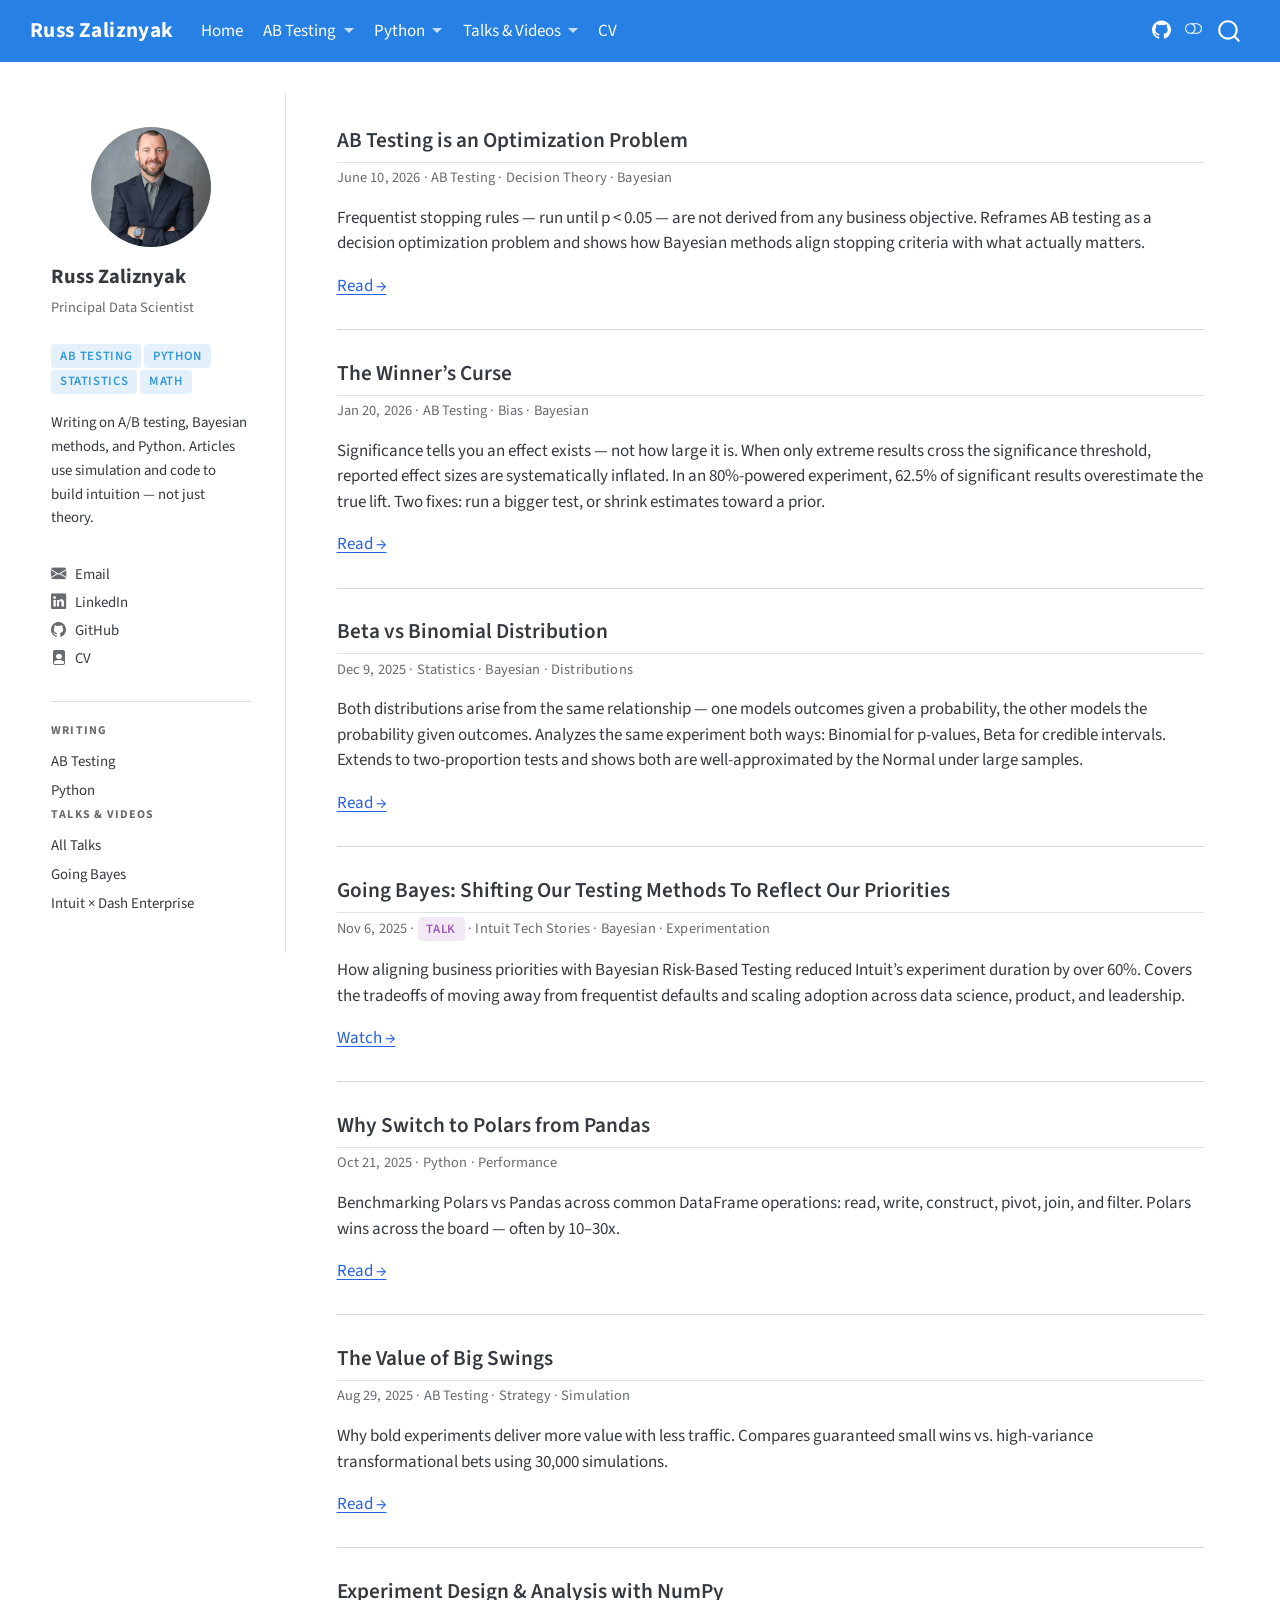
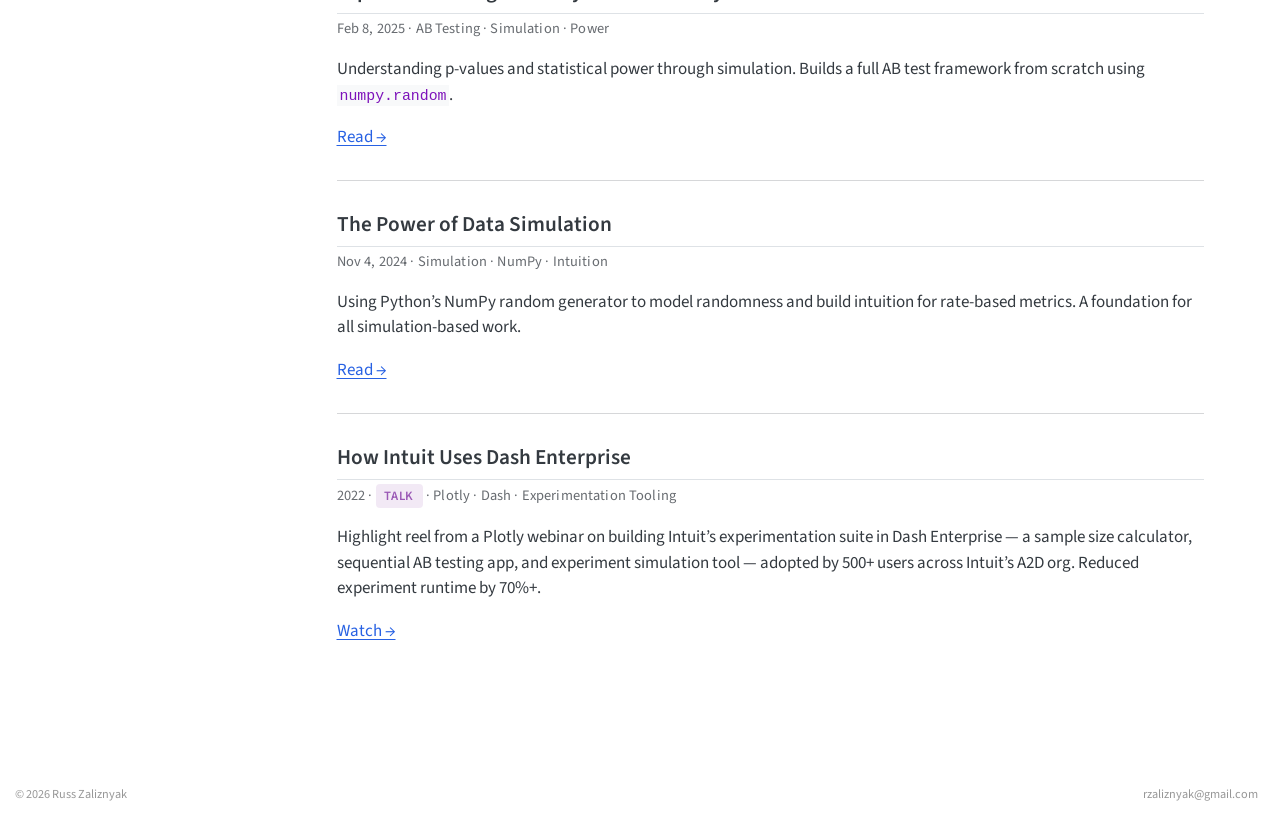
==== commit 9bd8678b: "update" ====
--- a/docs/index.html
+++ b/docs/index.html
@@ -64,6 +64,7 @@
 <script src="site_libs/quarto-search/fuse.min.js"></script>
 <script src="site_libs/quarto-search/quarto-search.js"></script>
 <meta name="quarto:offset" content="./">
+<link href="./favicon.svg" rel="icon" type="image/svg+xml">
 <script src="site_libs/quarto-html/quarto.js"></script>
 <script src="site_libs/quarto-html/popper.min.js"></script>
 <script src="site_libs/quarto-html/tippy.umd.min.js"></script>
@@ -140,28 +141,28 @@
   </li>  
         <li><hr class="dropdown-divider"></li>
         <li>
-    <a class="dropdown-item" href="./ab-testing/power-of-simulation.html">
- <span class="dropdown-text">The Power of Data Simulation</span></a>
+    <a class="dropdown-item" href="./ab-testing/ab-testing-optimization.html">
+ <span class="dropdown-text">AB Testing is an Optimization Problem</span></a>
+  </li>  
+        <li>
+    <a class="dropdown-item" href="./ab-testing/winners-curse.html">
+ <span class="dropdown-text">The Winner’s Curse</span></a>
+  </li>  
+        <li>
+    <a class="dropdown-item" href="./ab-testing/beta-vs-binomial.html">
+ <span class="dropdown-text">Beta vs Binomial Distribution</span></a>
+  </li>  
+        <li>
+    <a class="dropdown-item" href="./ab-testing/big-swings.html">
+ <span class="dropdown-text">The Value of Big Swings</span></a>
   </li>  
         <li>
     <a class="dropdown-item" href="./ab-testing/numpy-experiment-design.html">
  <span class="dropdown-text">Experiment Design &amp; Analysis</span></a>
   </li>  
         <li>
-    <a class="dropdown-item" href="./ab-testing/beta-vs-binomial.html">
- <span class="dropdown-text">Beta vs Binomial Distribution</span></a>
-  </li>  
-        <li>
-    <a class="dropdown-item" href="./ab-testing/winners-curse.html">
- <span class="dropdown-text">The Winner’s Curse</span></a>
-  </li>  
-        <li>
-    <a class="dropdown-item" href="./ab-testing/big-swings.html">
- <span class="dropdown-text">The Value of Big Swings</span></a>
-  </li>  
-        <li>
-    <a class="dropdown-item" href="./ab-testing/ab-testing-optimization.html">
- <span class="dropdown-text">AB Testing is an Optimization Problem</span></a>
+    <a class="dropdown-item" href="./ab-testing/power-of-simulation.html">
+ <span class="dropdown-text">The Power of Data Simulation</span></a>
   </li>  
     </ul>
   </li>
@@ -288,7 +289,7 @@
 <section id="ab-testing-is-an-optimization-problem" class="level2">
 <h2 class="anchored" data-anchor-id="ab-testing-is-an-optimization-problem">AB Testing is an Optimization Problem</h2>
 <div class="post-meta">
-<p>May 22, 2026 · <span class="badge-wip">In Progress</span> · AB Testing · Decision Theory · Bayesian</p>
+<p>June 10, 2026 · AB Testing · Decision Theory · Bayesian</p>
 </div>
 <p>Frequentist stopping rules — run until p &lt; 0.05 — are not derived from any business objective. Reframes AB testing as a decision optimization problem and shows how Bayesian methods align stopping criteria with what actually matters.</p>
 <p><a href="./ab-testing/ab-testing-optimization.html">Read →</a></p>
@@ -1044,7 +1045,7 @@
 <span id="cb1-54"><a href="#cb1-54" aria-hidden="true" tabindex="-1"></a><span class="fu">## AB Testing is an Optimization Problem</span></span>
 <span id="cb1-55"><a href="#cb1-55" aria-hidden="true" tabindex="-1"></a></span>
 <span id="cb1-56"><a href="#cb1-56" aria-hidden="true" tabindex="-1"></a>::: {.post-meta}</span>
-<span id="cb1-57"><a href="#cb1-57" aria-hidden="true" tabindex="-1"></a>May 22, 2026 · <span class="co">[</span><span class="ot">In Progress</span><span class="co">]</span>{.badge-wip} · AB Testing · Decision Theory · Bayesian</span>
+<span id="cb1-57"><a href="#cb1-57" aria-hidden="true" tabindex="-1"></a>June 10, 2026 · AB Testing · Decision Theory · Bayesian</span>
 <span id="cb1-58"><a href="#cb1-58" aria-hidden="true" tabindex="-1"></a>:::</span>
 <span id="cb1-59"><a href="#cb1-59" aria-hidden="true" tabindex="-1"></a></span>
 <span id="cb1-60"><a href="#cb1-60" aria-hidden="true" tabindex="-1"></a>Frequentist stopping rules — run until p &lt; 0.05 — are not derived from any business</span>
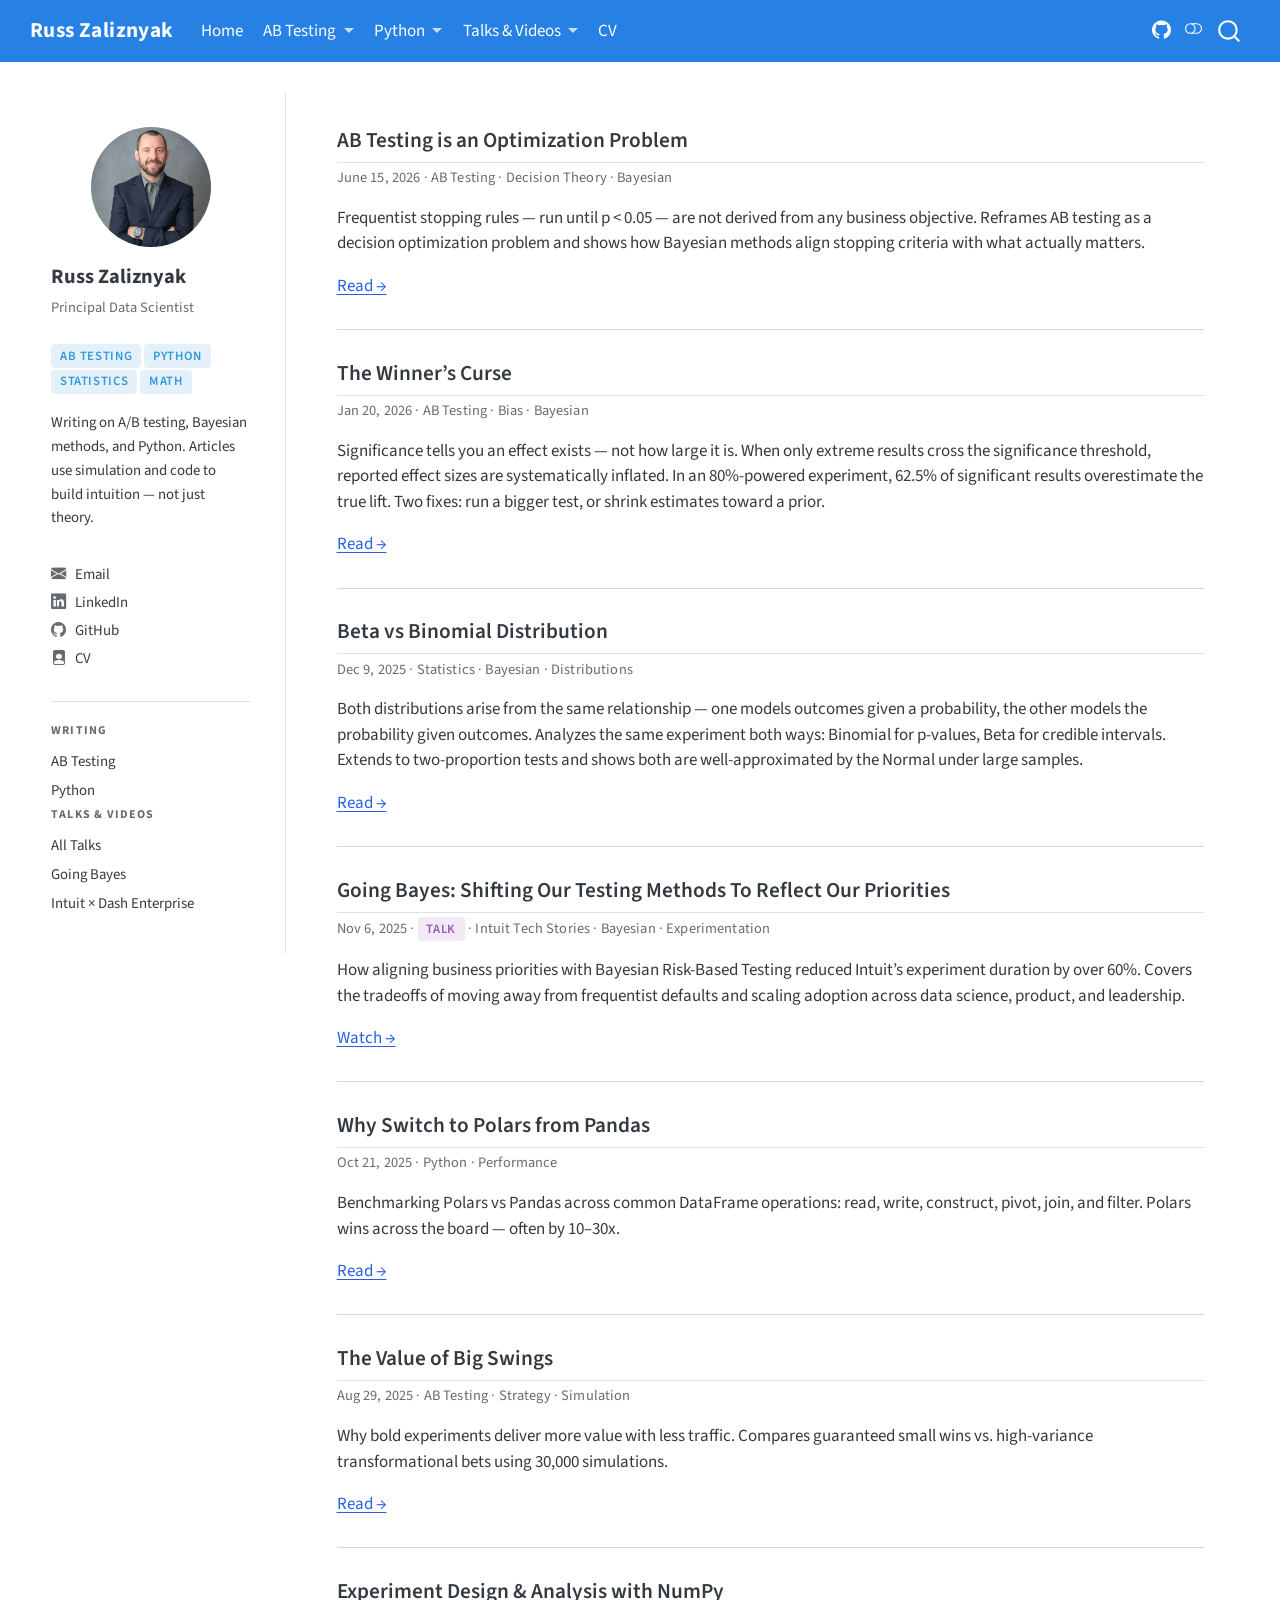
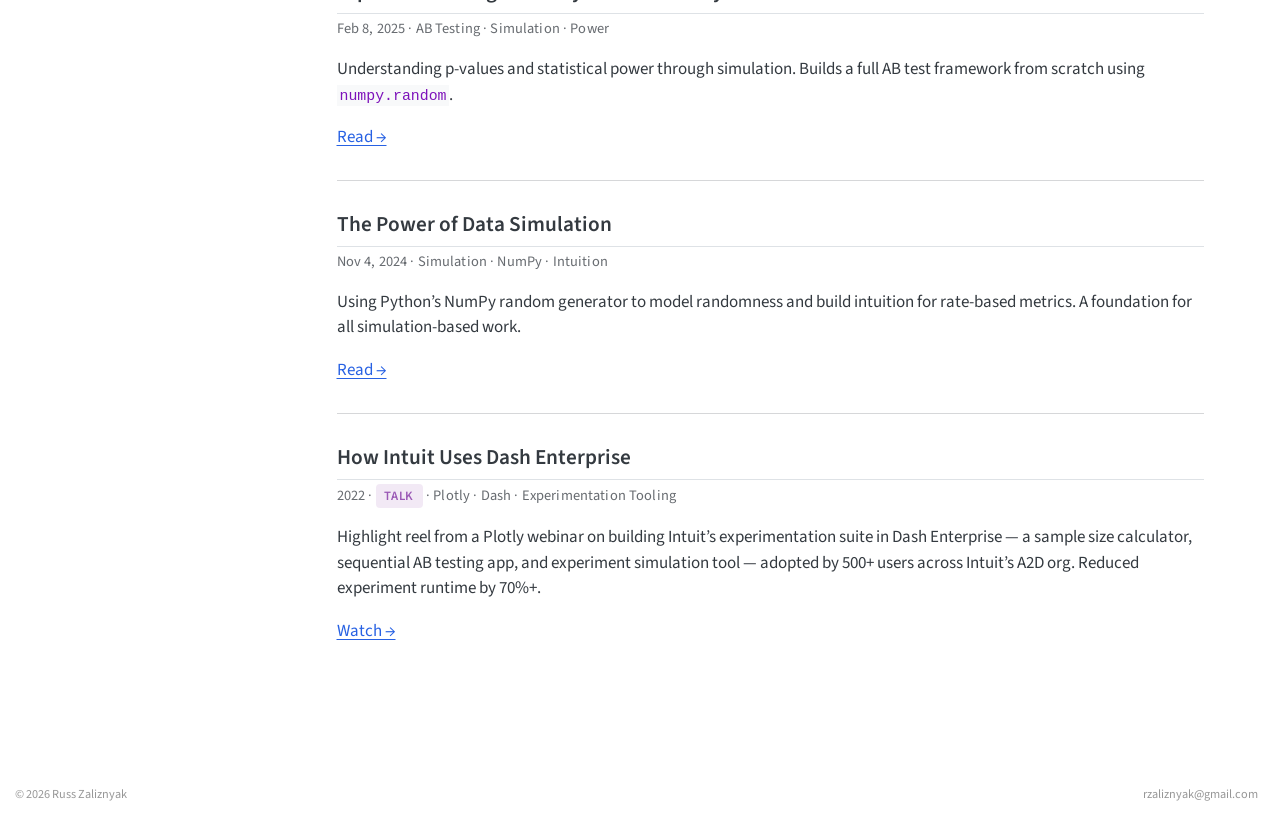
==== commit 95fbb5fb: "update" ====
--- a/docs/index.html
+++ b/docs/index.html
@@ -289,7 +289,7 @@
 <section id="ab-testing-is-an-optimization-problem" class="level2">
 <h2 class="anchored" data-anchor-id="ab-testing-is-an-optimization-problem">AB Testing is an Optimization Problem</h2>
 <div class="post-meta">
-<p>June 10, 2026 · AB Testing · Decision Theory · Bayesian</p>
+<p>June 15, 2026 · AB Testing · Decision Theory · Bayesian</p>
 </div>
 <p>Frequentist stopping rules — run until p &lt; 0.05 — are not derived from any business objective. Reframes AB testing as a decision optimization problem and shows how Bayesian methods align stopping criteria with what actually matters.</p>
 <p><a href="./ab-testing/ab-testing-optimization.html">Read →</a></p>
@@ -1045,7 +1045,7 @@
 <span id="cb1-54"><a href="#cb1-54" aria-hidden="true" tabindex="-1"></a><span class="fu">## AB Testing is an Optimization Problem</span></span>
 <span id="cb1-55"><a href="#cb1-55" aria-hidden="true" tabindex="-1"></a></span>
 <span id="cb1-56"><a href="#cb1-56" aria-hidden="true" tabindex="-1"></a>::: {.post-meta}</span>
-<span id="cb1-57"><a href="#cb1-57" aria-hidden="true" tabindex="-1"></a>June 10, 2026 · AB Testing · Decision Theory · Bayesian</span>
+<span id="cb1-57"><a href="#cb1-57" aria-hidden="true" tabindex="-1"></a>June 15, 2026 · AB Testing · Decision Theory · Bayesian</span>
 <span id="cb1-58"><a href="#cb1-58" aria-hidden="true" tabindex="-1"></a>:::</span>
 <span id="cb1-59"><a href="#cb1-59" aria-hidden="true" tabindex="-1"></a></span>
 <span id="cb1-60"><a href="#cb1-60" aria-hidden="true" tabindex="-1"></a>Frequentist stopping rules — run until p &lt; 0.05 — are not derived from any business</span>
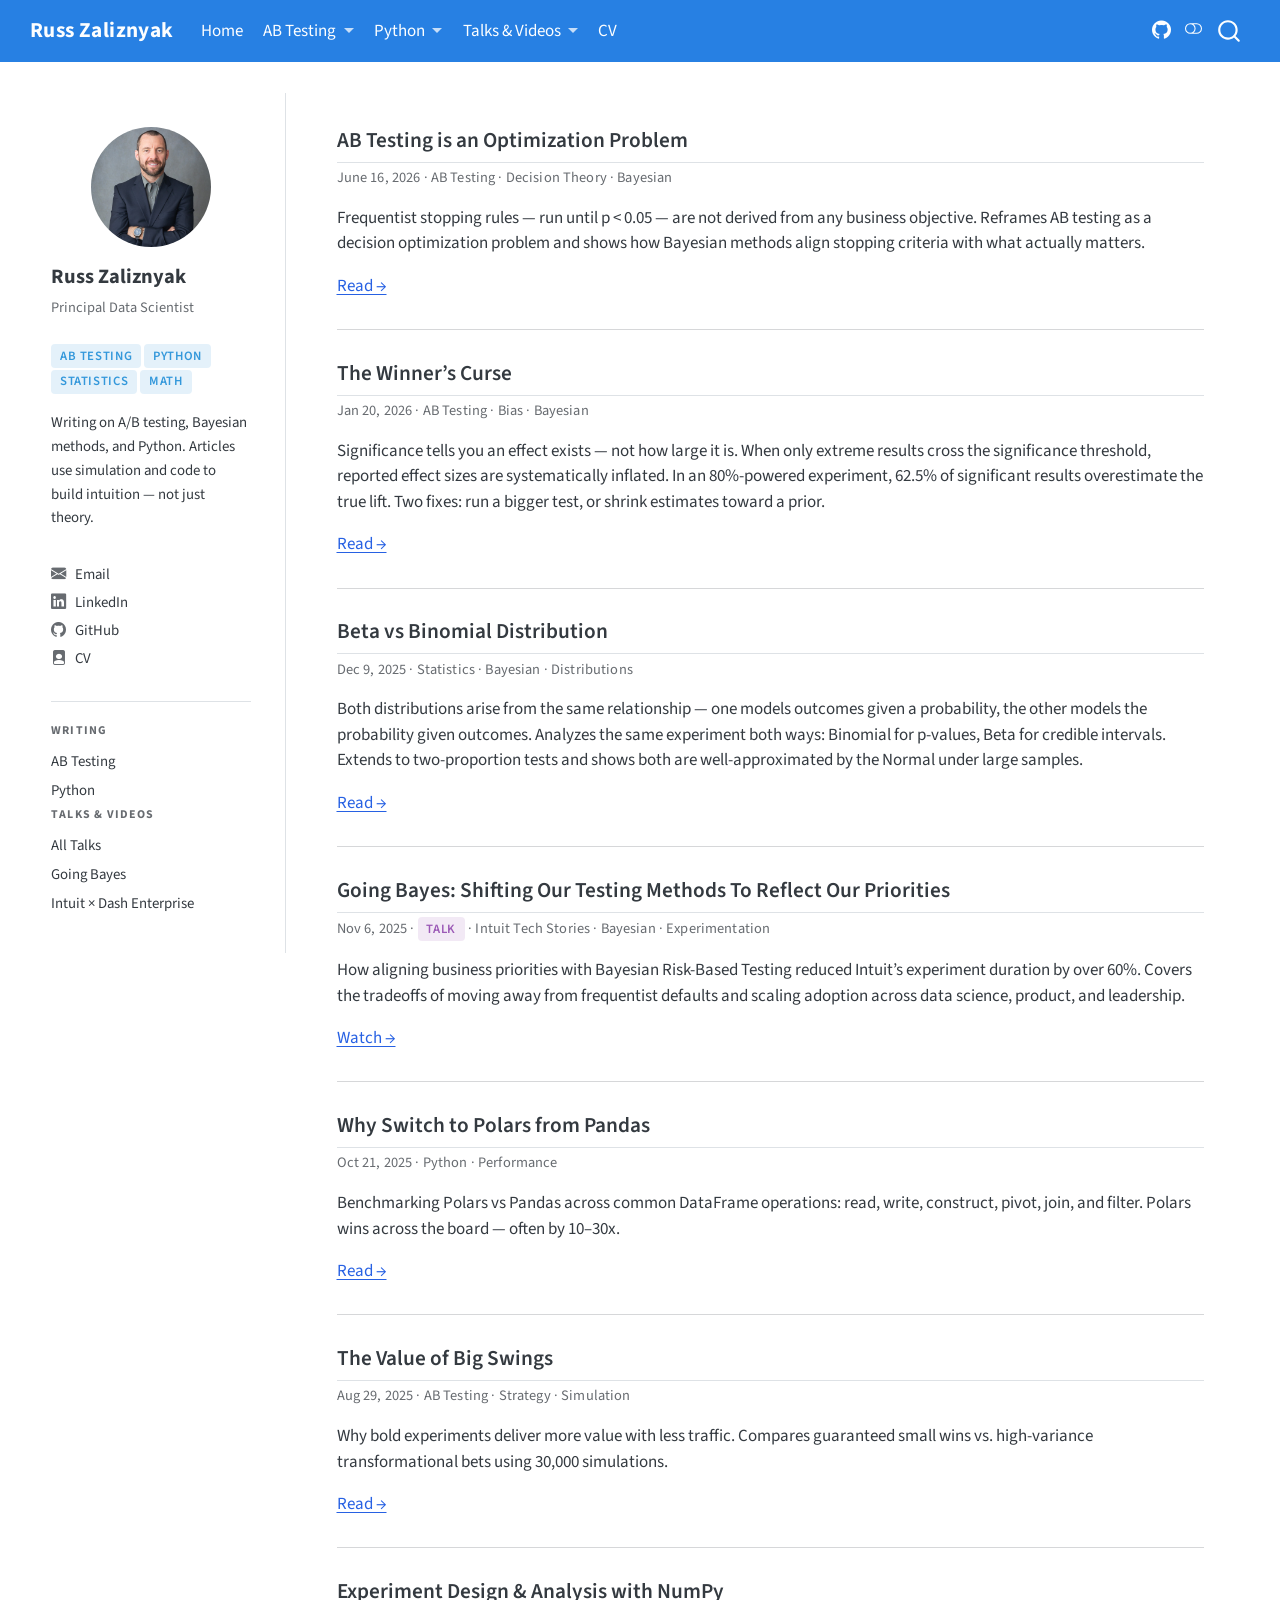
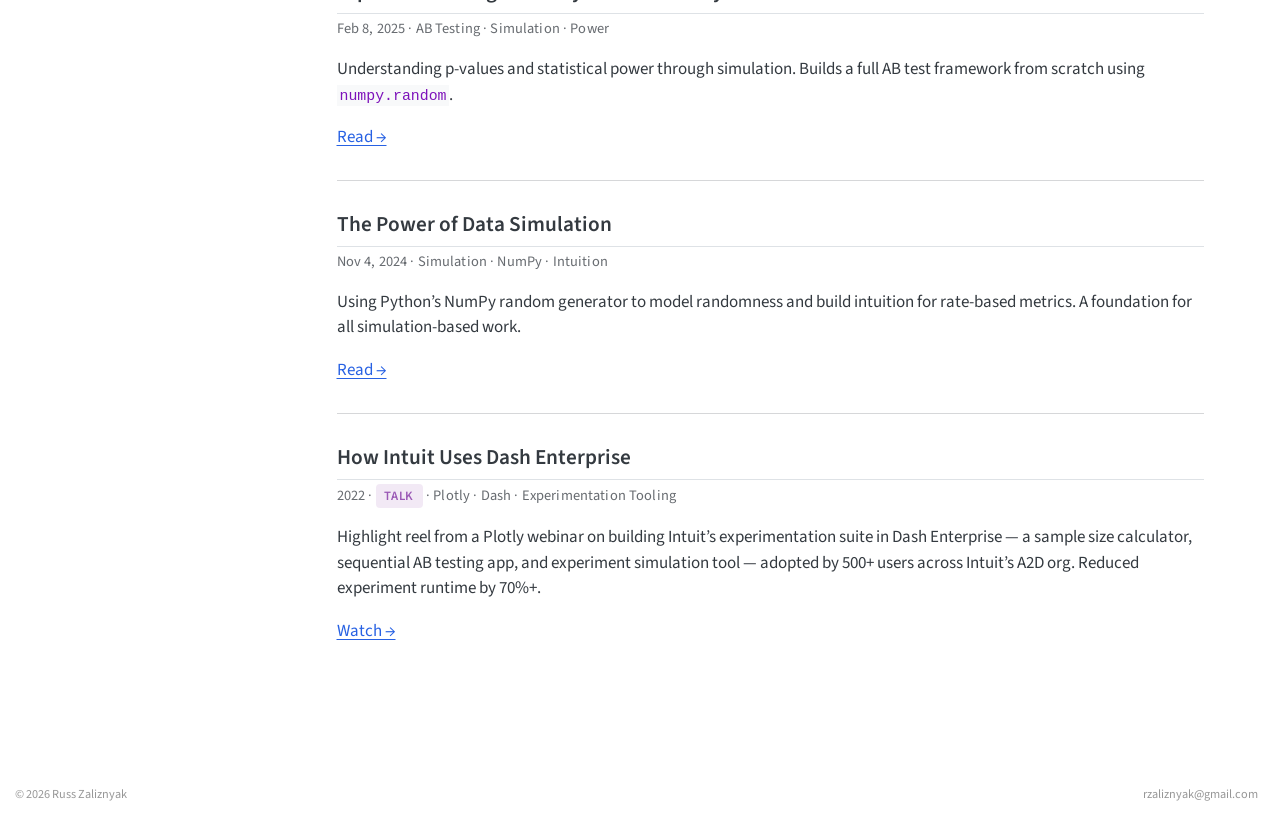
==== commit 11aca597: "change description" ====
--- a/docs/index.html
+++ b/docs/index.html
@@ -289,7 +289,7 @@
 <section id="ab-testing-is-an-optimization-problem" class="level2">
 <h2 class="anchored" data-anchor-id="ab-testing-is-an-optimization-problem">AB Testing is an Optimization Problem</h2>
 <div class="post-meta">
-<p>June 15, 2026 · AB Testing · Decision Theory · Bayesian</p>
+<p>June 16, 2026 · AB Testing · Decision Theory · Bayesian</p>
 </div>
 <p>Frequentist stopping rules — run until p &lt; 0.05 — are not derived from any business objective. Reframes AB testing as a decision optimization problem and shows how Bayesian methods align stopping criteria with what actually matters.</p>
 <p><a href="./ab-testing/ab-testing-optimization.html">Read →</a></p>
@@ -1045,7 +1045,7 @@
 <span id="cb1-54"><a href="#cb1-54" aria-hidden="true" tabindex="-1"></a><span class="fu">## AB Testing is an Optimization Problem</span></span>
 <span id="cb1-55"><a href="#cb1-55" aria-hidden="true" tabindex="-1"></a></span>
 <span id="cb1-56"><a href="#cb1-56" aria-hidden="true" tabindex="-1"></a>::: {.post-meta}</span>
-<span id="cb1-57"><a href="#cb1-57" aria-hidden="true" tabindex="-1"></a>June 15, 2026 · AB Testing · Decision Theory · Bayesian</span>
+<span id="cb1-57"><a href="#cb1-57" aria-hidden="true" tabindex="-1"></a>June 16, 2026 · AB Testing · Decision Theory · Bayesian</span>
 <span id="cb1-58"><a href="#cb1-58" aria-hidden="true" tabindex="-1"></a>:::</span>
 <span id="cb1-59"><a href="#cb1-59" aria-hidden="true" tabindex="-1"></a></span>
 <span id="cb1-60"><a href="#cb1-60" aria-hidden="true" tabindex="-1"></a>Frequentist stopping rules — run until p &lt; 0.05 — are not derived from any business</span>
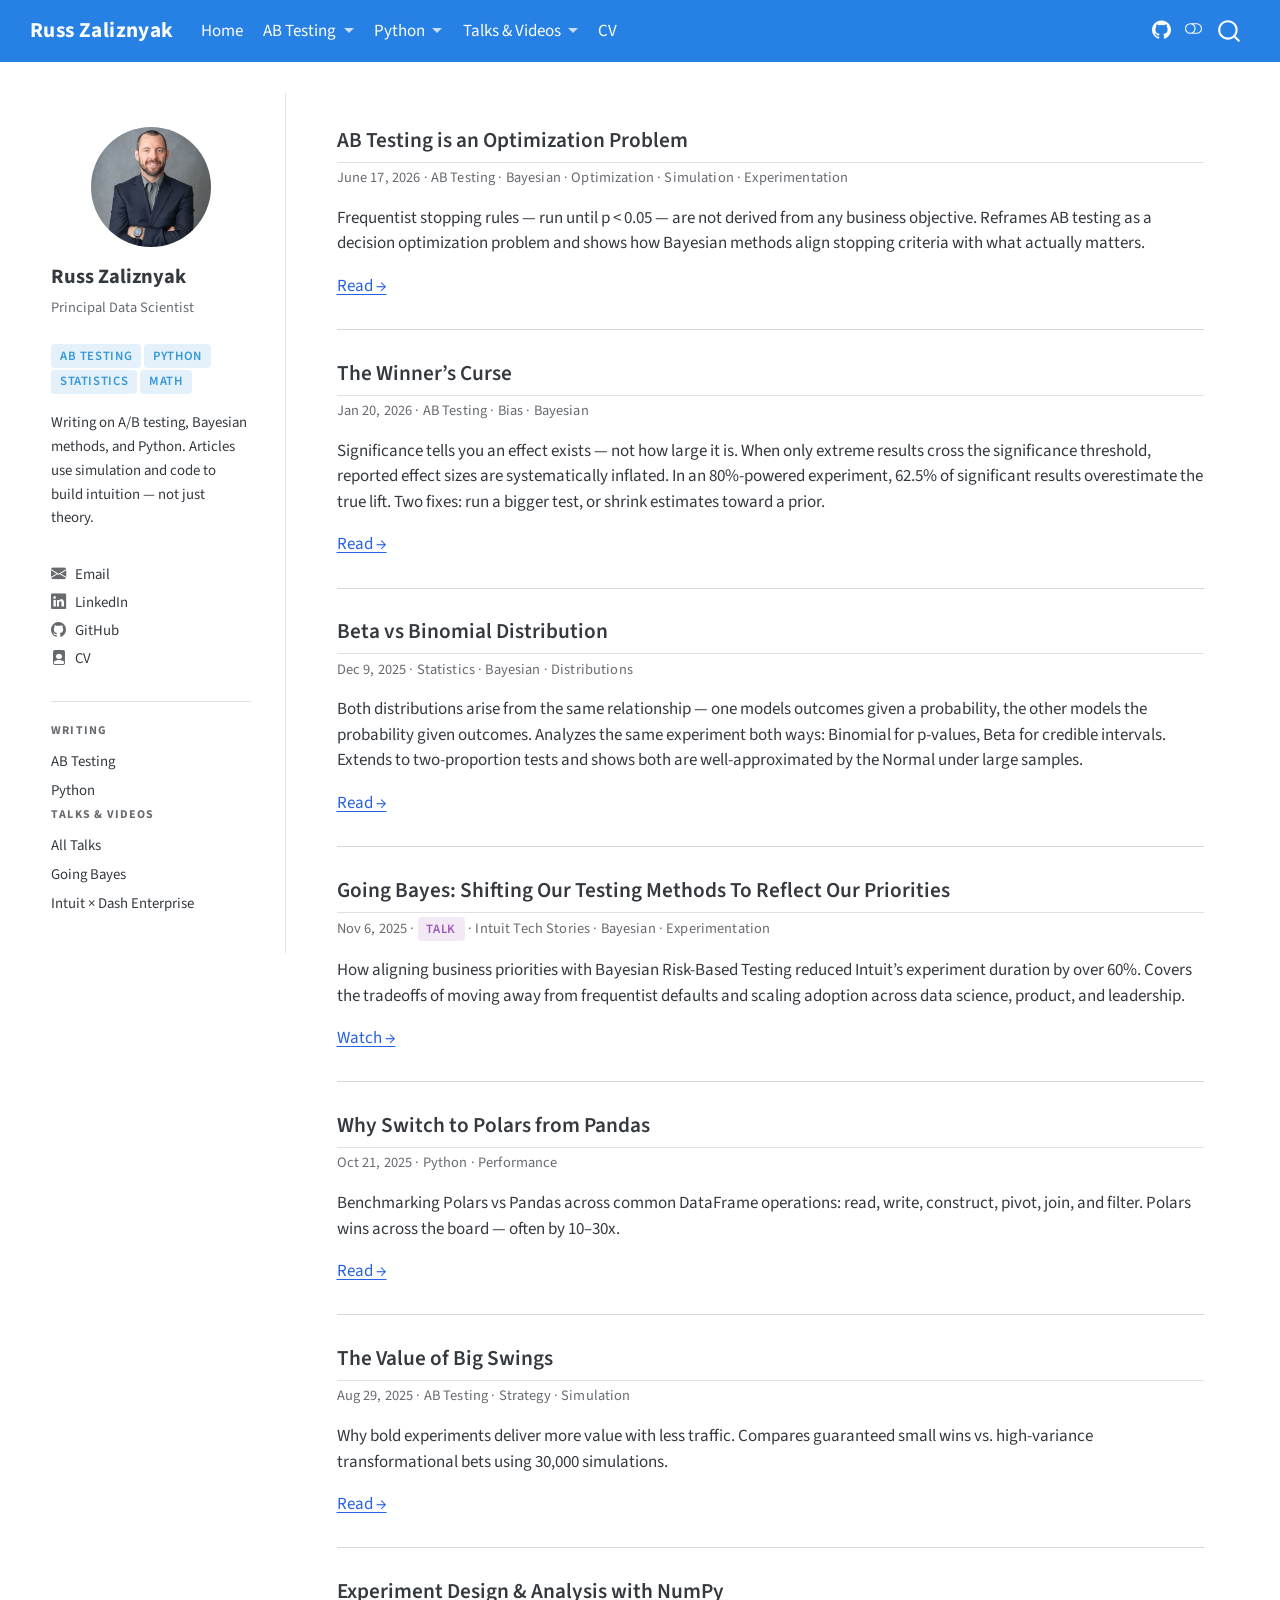
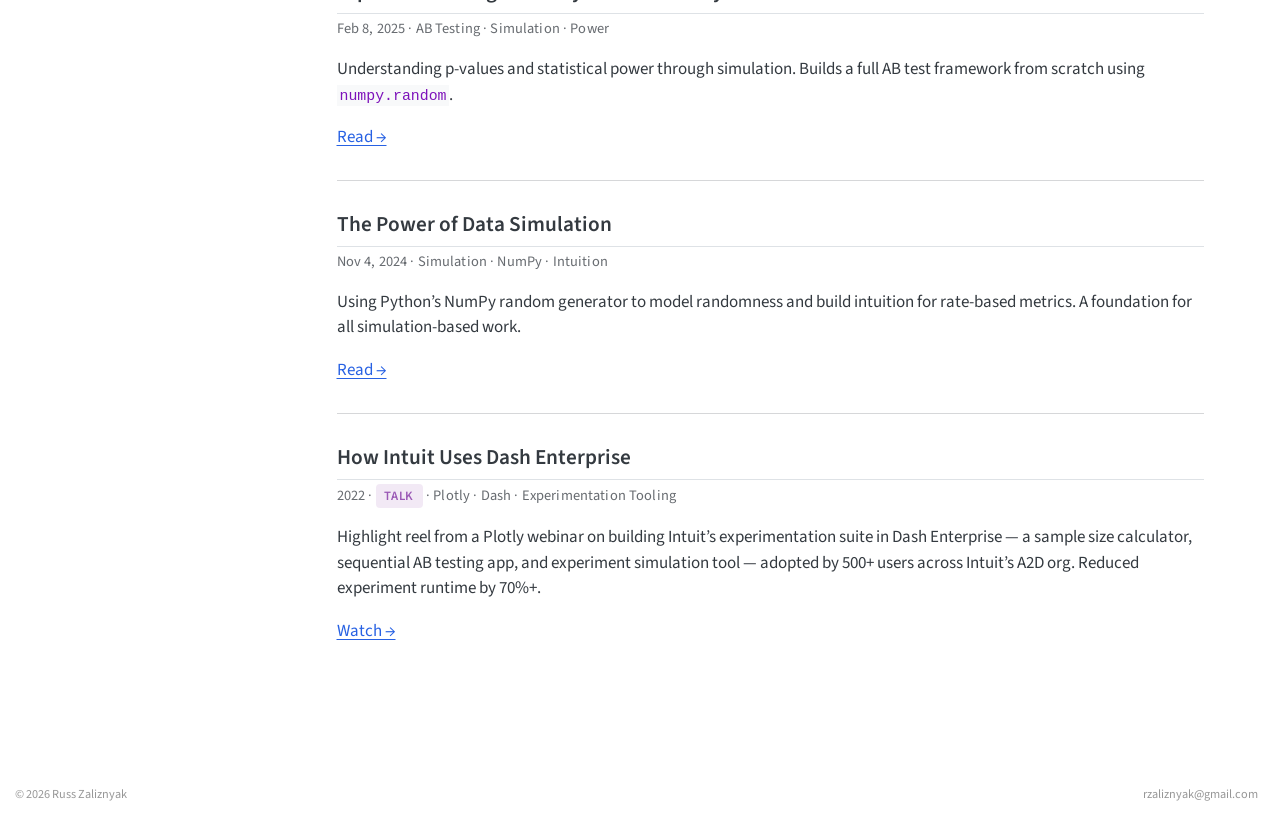
==== commit 111bf21d: "update dates and badges" ====
--- a/docs/index.html
+++ b/docs/index.html
@@ -289,7 +289,7 @@
 <section id="ab-testing-is-an-optimization-problem" class="level2">
 <h2 class="anchored" data-anchor-id="ab-testing-is-an-optimization-problem">AB Testing is an Optimization Problem</h2>
 <div class="post-meta">
-<p>June 16, 2026 · AB Testing · Decision Theory · Bayesian</p>
+<p>June 17, 2026 · AB Testing · Bayesian · Optimization · Simulation · Experimentation</p>
 </div>
 <p>Frequentist stopping rules — run until p &lt; 0.05 — are not derived from any business objective. Reframes AB testing as a decision optimization problem and shows how Bayesian methods align stopping criteria with what actually matters.</p>
 <p><a href="./ab-testing/ab-testing-optimization.html">Read →</a></p>
@@ -1045,7 +1045,7 @@
 <span id="cb1-54"><a href="#cb1-54" aria-hidden="true" tabindex="-1"></a><span class="fu">## AB Testing is an Optimization Problem</span></span>
 <span id="cb1-55"><a href="#cb1-55" aria-hidden="true" tabindex="-1"></a></span>
 <span id="cb1-56"><a href="#cb1-56" aria-hidden="true" tabindex="-1"></a>::: {.post-meta}</span>
-<span id="cb1-57"><a href="#cb1-57" aria-hidden="true" tabindex="-1"></a>June 16, 2026 · AB Testing · Decision Theory · Bayesian</span>
+<span id="cb1-57"><a href="#cb1-57" aria-hidden="true" tabindex="-1"></a>June 17, 2026 · AB Testing · Bayesian · Optimization · Simulation · Experimentation</span>
 <span id="cb1-58"><a href="#cb1-58" aria-hidden="true" tabindex="-1"></a>:::</span>
 <span id="cb1-59"><a href="#cb1-59" aria-hidden="true" tabindex="-1"></a></span>
 <span id="cb1-60"><a href="#cb1-60" aria-hidden="true" tabindex="-1"></a>Frequentist stopping rules — run until p &lt; 0.05 — are not derived from any business</span>
